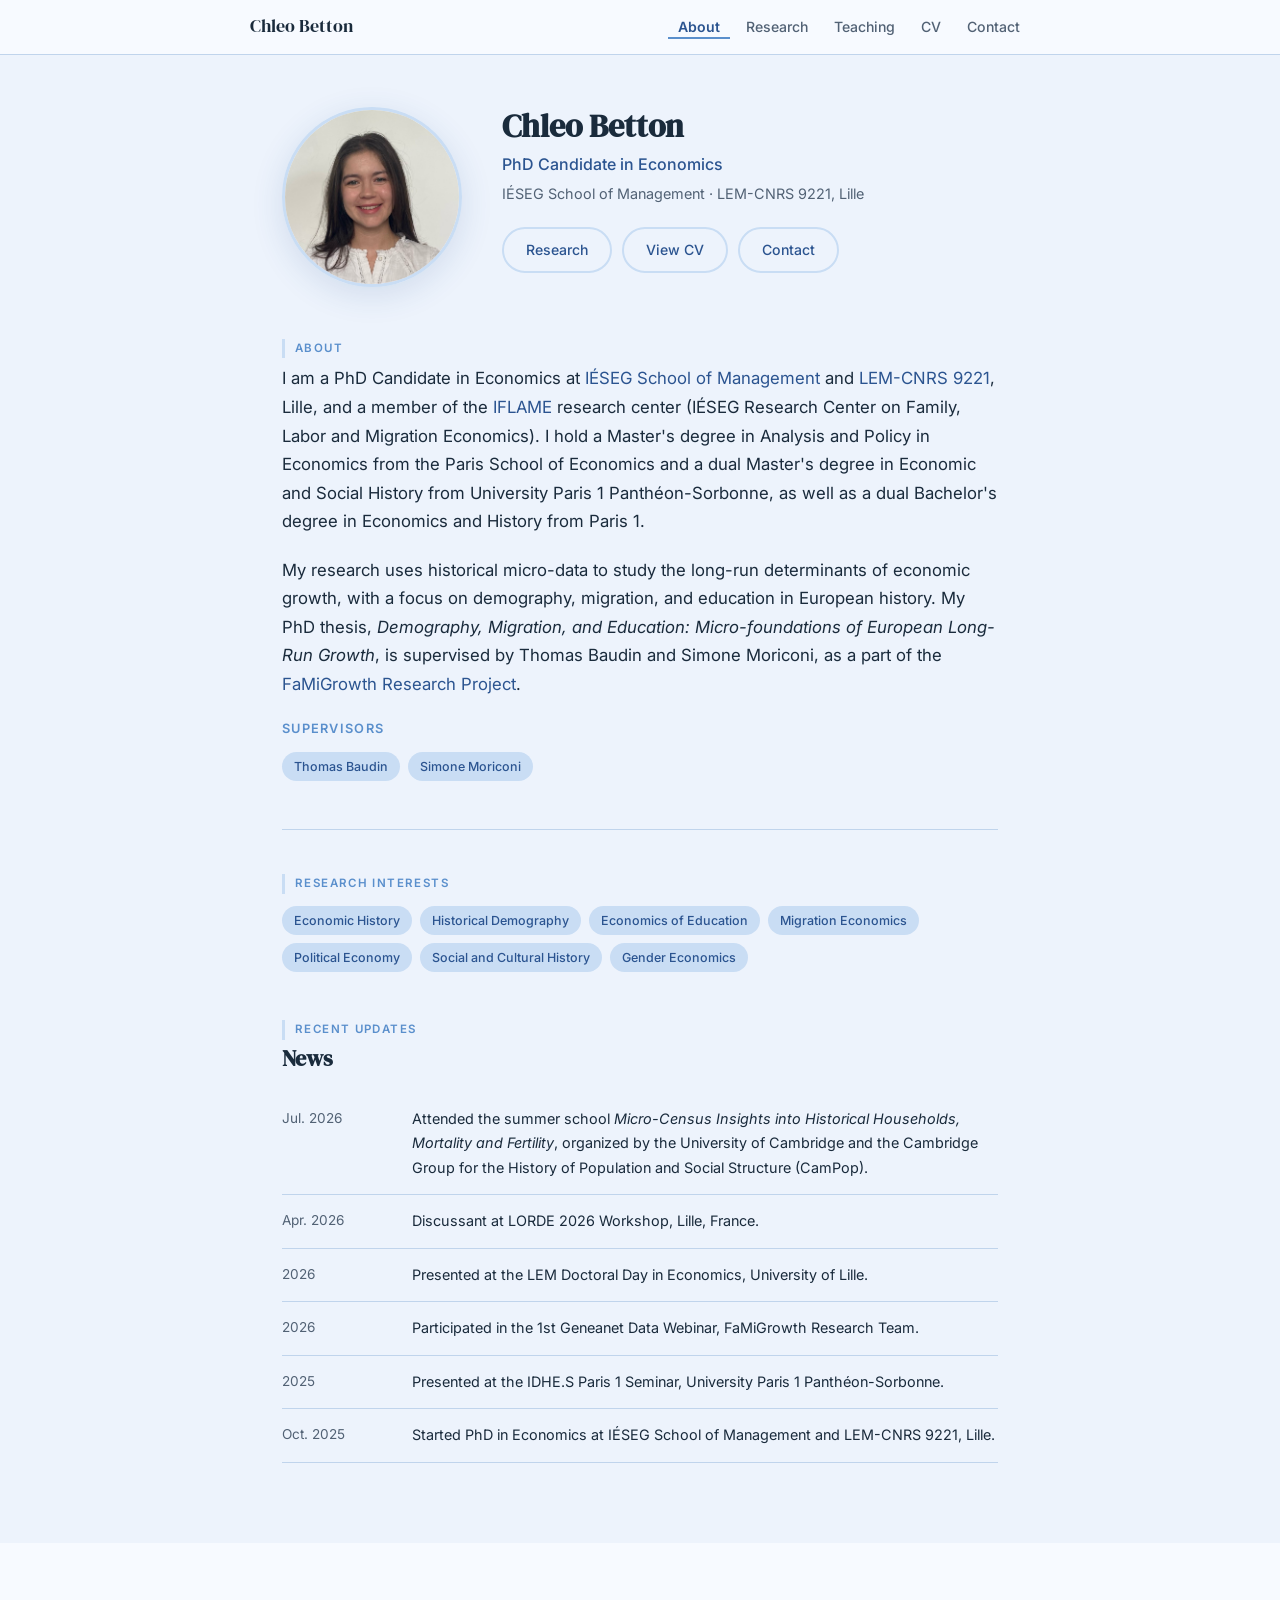
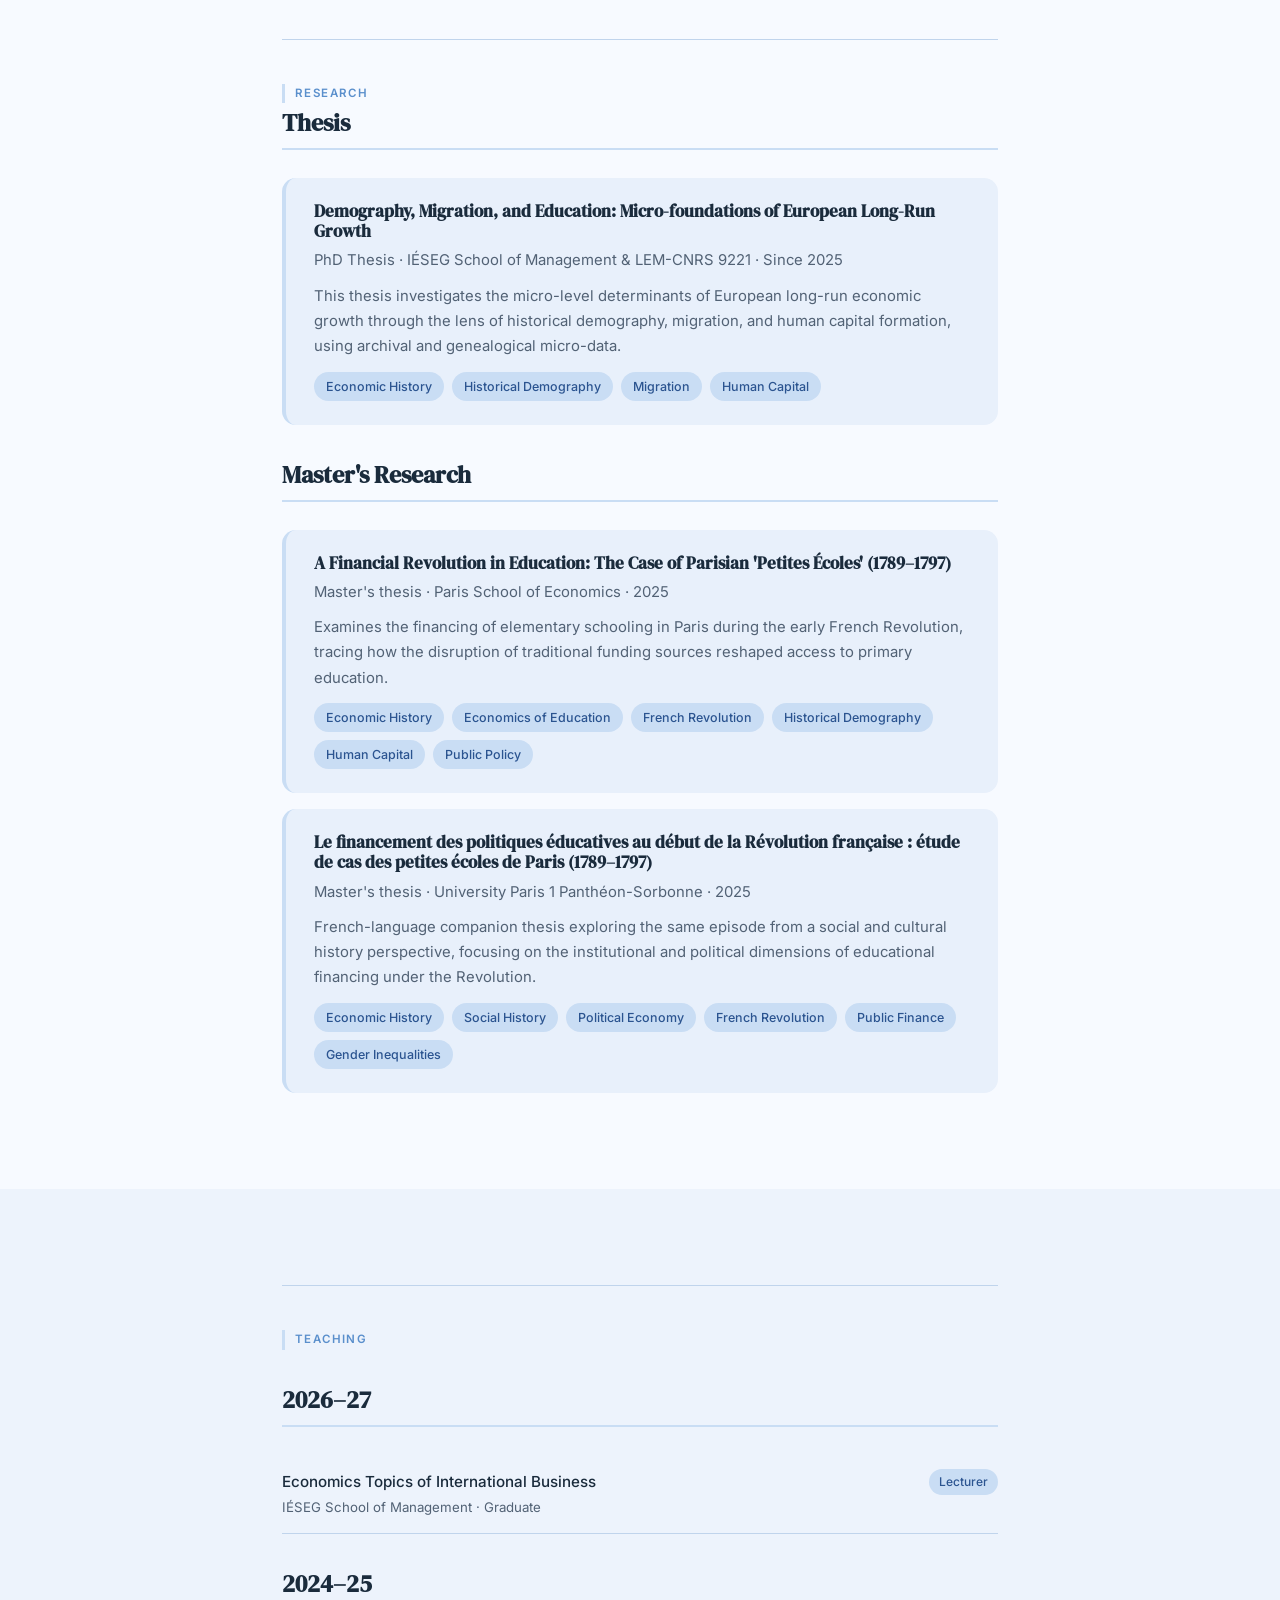
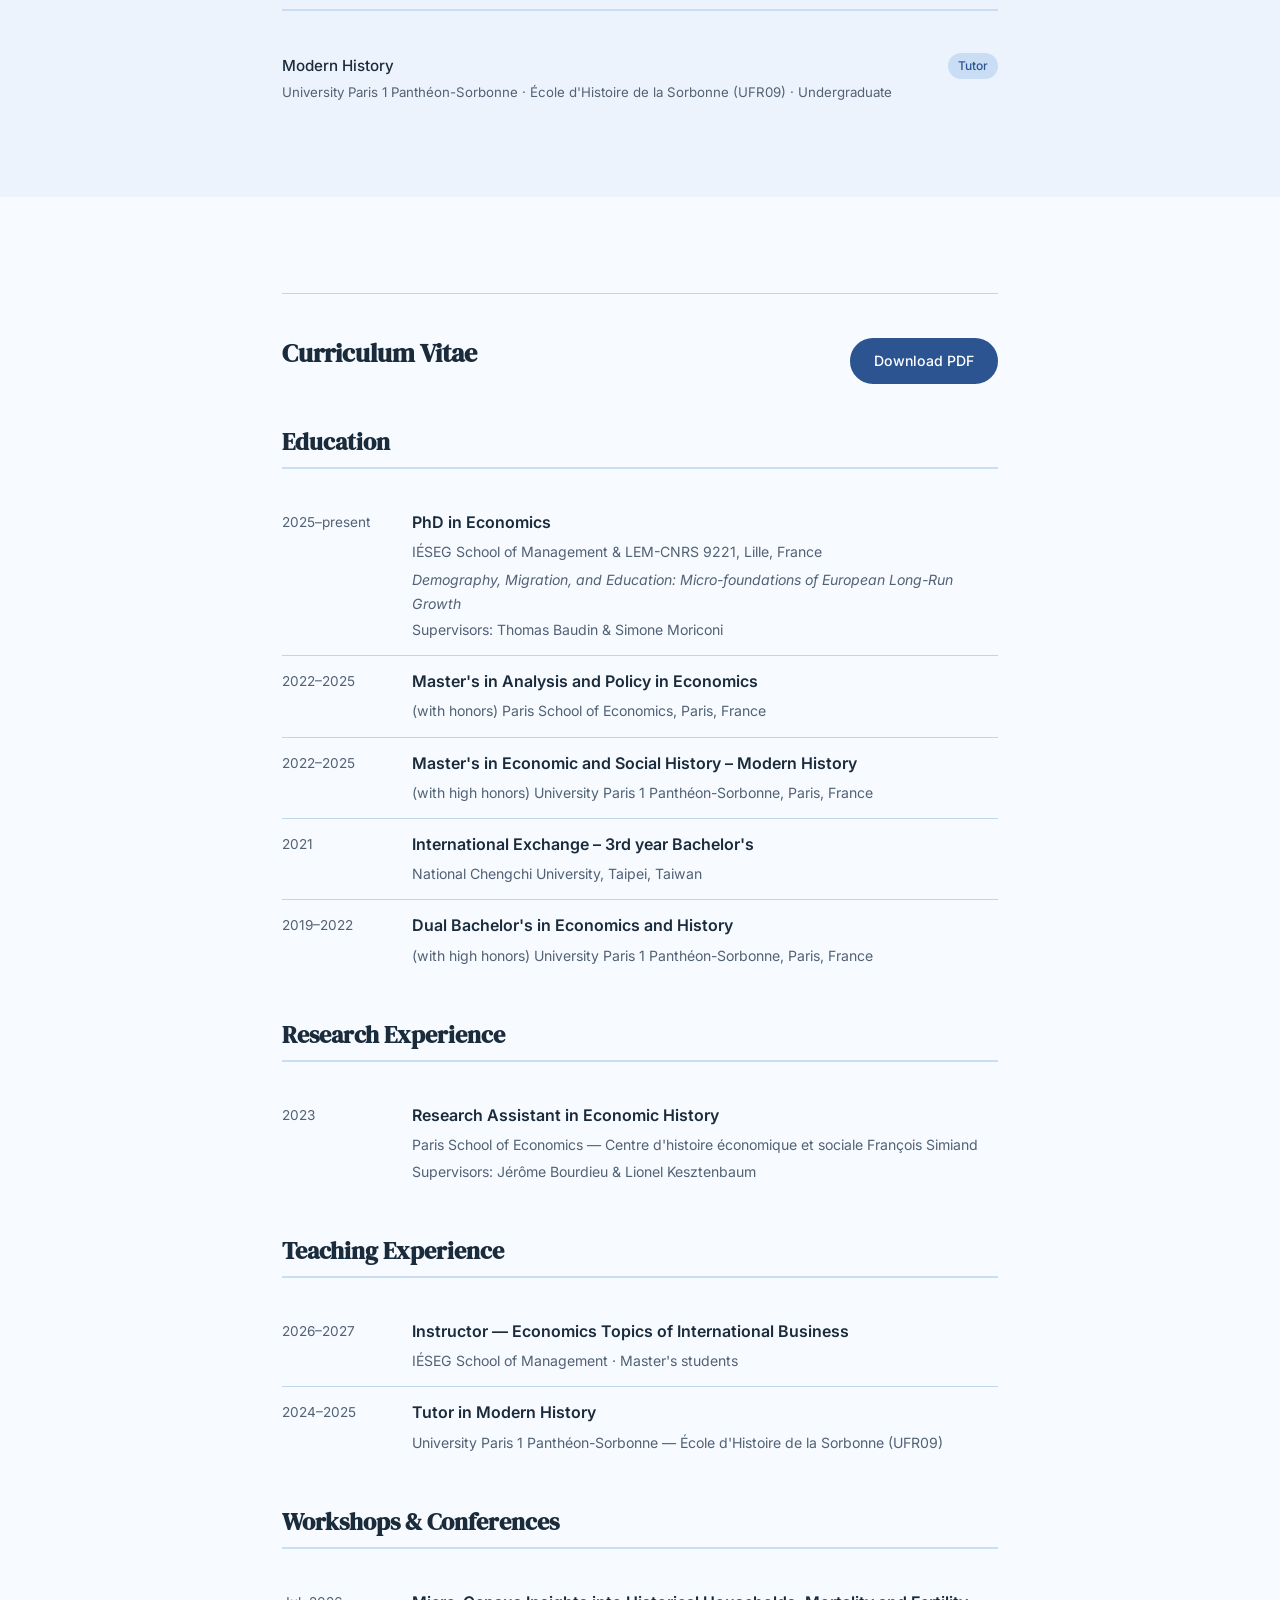
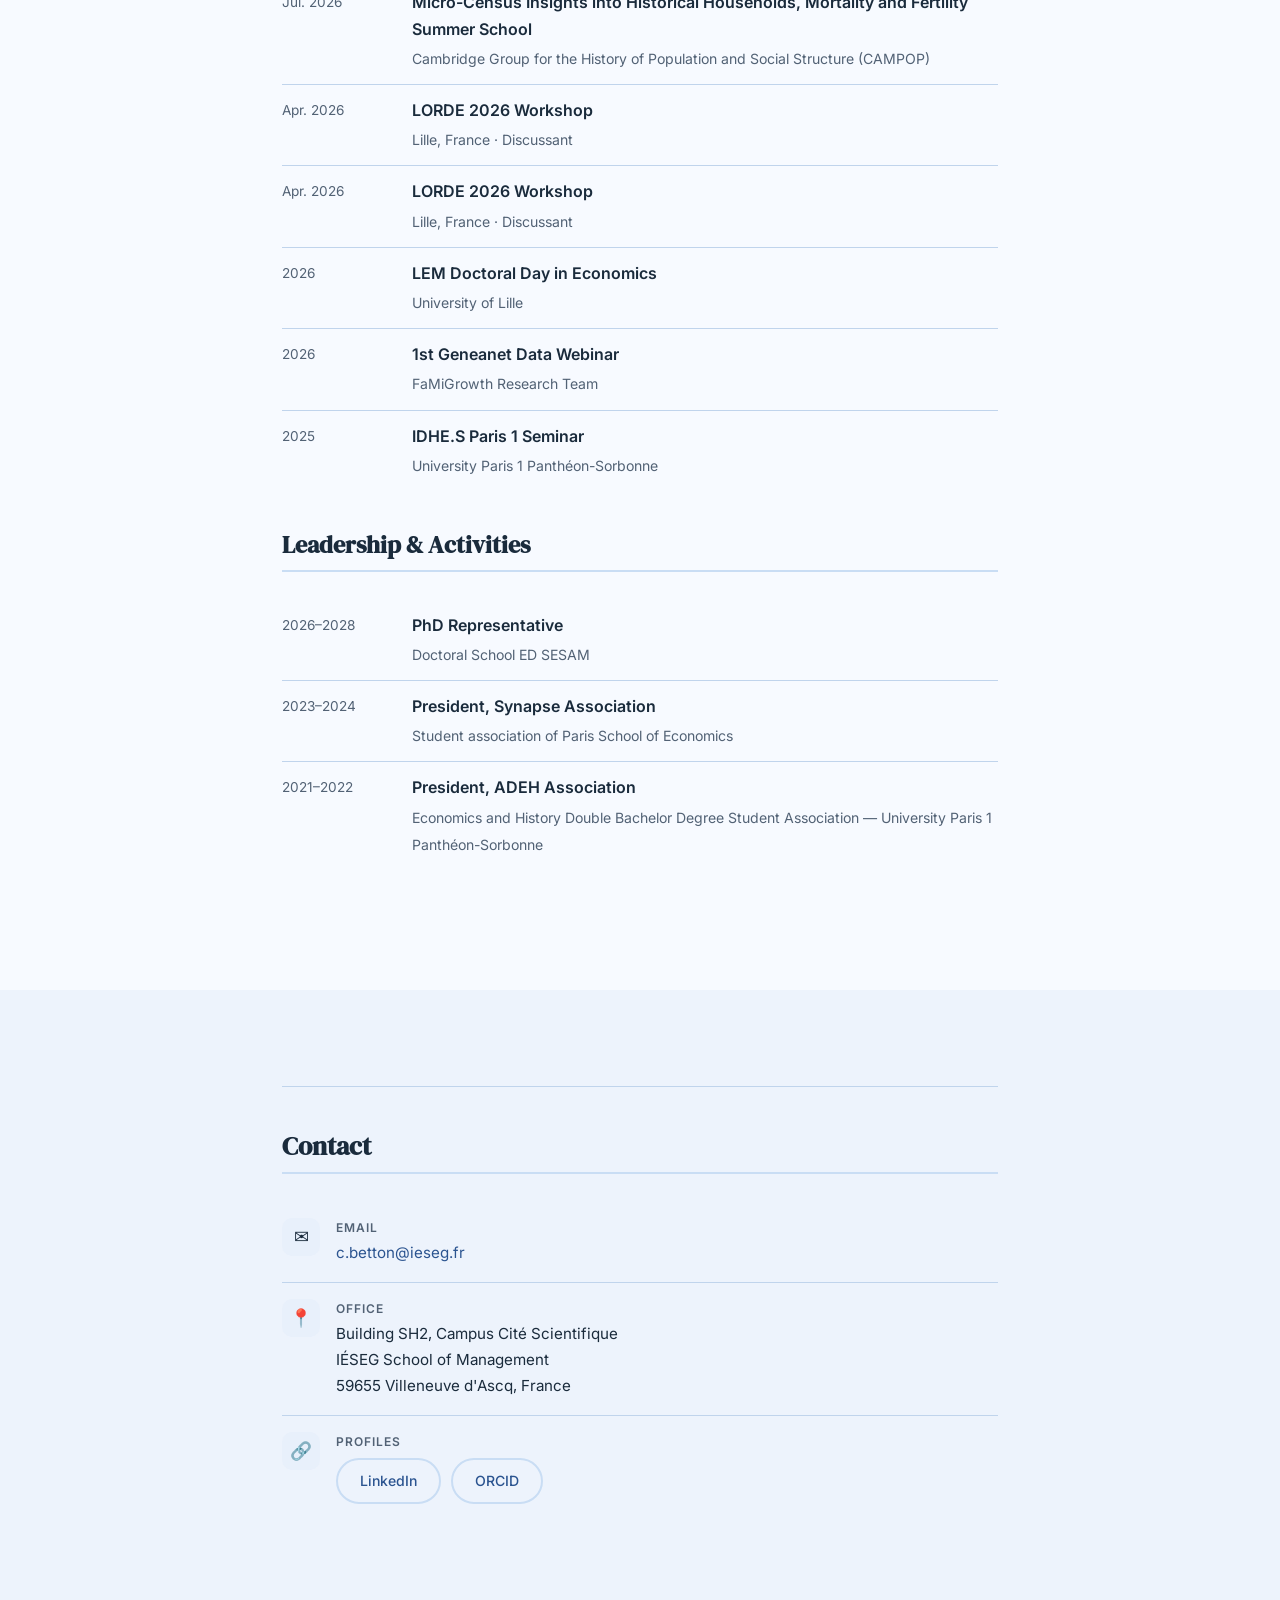
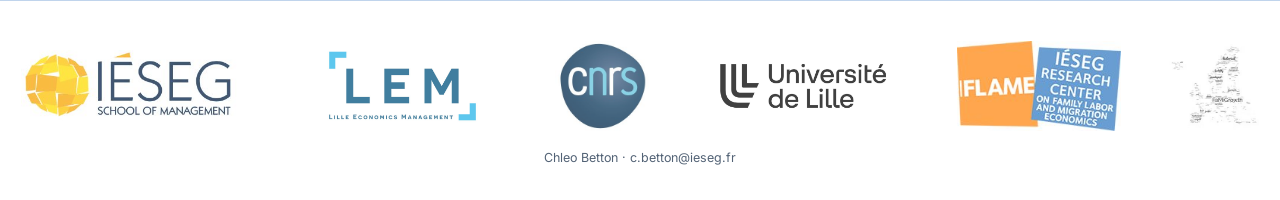
==== index.html @ dbd74016 "Update index.html adding summer school and teaching in cv section" ====
<!DOCTYPE html>
<html lang="en">
<head>
  <meta charset="UTF-8" />
  <meta name="viewport" content="width=device-width, initial-scale=1.0" />
  <title>Chleo Betton</title>
  <link rel="stylesheet" href="css/style.css" />
</head>
<body>

  <!-- ── Navigation ── -->
  <nav class="site-nav">
    <div class="nav-inner">
      <a class="nav-name" href="#about">Chleo Betton</a>
      <ul class="nav-links">
        <li><a href="#about">About</a></li>
        <li><a href="#research">Research</a></li>
        <li><a href="#teaching">Teaching</a></li>
        <li><a href="#cv">CV</a></li>
        <li><a href="#contact">Contact</a></li>
      </ul>
    </div>
  </nav>

  <!-- ── About ── -->
  <section id="about">
    <main class="page">

      <div class="about-hero">
        <img src="images/photo.jpg" alt="Chleo Betton" class="about-avatar" />
        <div class="about-text">
          <h1>Chleo Betton</h1>
          <p class="about-role">PhD Candidate in Economics</p>
          <p class="about-institution">IÉSEG School of Management · LEM-CNRS 9221, Lille</p>
          <div class="about-links">
            <a href="#research" class="btn btn-outline">Research</a>
            <a href="#cv" class="btn btn-outline">View CV</a>
            <a href="mailto:c.betton@ieseg.fr" class="btn btn-outline">Contact</a>
          </div>
        </div>
      </div>

      <div class="section-label">About</div>
      <p style="margin-bottom: 20px; font-size: 1.05rem;">
        I am a PhD Candidate in Economics at
        <a href="https://www.ieseg.fr" target="_blank" rel="noopener">IÉSEG School of Management</a>
        and <a href="https://lem.univ-lille.fr" target="_blank" rel="noopener">LEM-CNRS 9221</a>, Lille, and a member of the
        <a href="https://iflame.ieseg.fr" target="_blank" rel="noopener">IFLAME</a> research center
        (IÉSEG Research Center on Family, Labor and Migration Economics).
        I hold a Master's degree in Analysis and Policy in Economics from the Paris School of Economics
        and a dual Master's degree in Economic and Social History from University Paris 1 Panthéon-Sorbonne,
        as well as a dual Bachelor's degree in Economics and History from Paris 1.
      </p>
      <p style="margin-bottom: 20px; font-size: 1.05rem;">
        My research uses historical micro-data to study the long-run determinants of economic growth,
        with a focus on demography, migration, and education in European history.
        My PhD thesis, <em>Demography, Migration, and Education: Micro-foundations of European Long-Run Growth</em>,
        is supervised by Thomas Baudin and Simone Moriconi, as a part of the <a href="https://www.anr-famigrowth.com" target="_blank" rel="noopener">FaMiGrowth Research Project</a>.
      </p>

      <p style="margin-bottom: 8px; font-size: 0.8rem; font-weight: 600; letter-spacing: 0.1em; text-transform: uppercase; color: var(--blue);">Supervisors</p>
      <div class="card-tags" style="margin-bottom: 48px;">
        <a href="http://www.thomasbaudin.fr" class="tag" target="_blank" rel="noopener" style="text-decoration: none;">Thomas Baudin</a>
        <a href="https://www.simone-moriconi.com" class="tag" target="_blank" rel="noopener" style="text-decoration: none;">Simone Moriconi</a>
      </div>

      <hr class="divider" />

      <div class="section-label">Research Interests</div>
      <div class="card-tags" style="margin-bottom: 48px; margin-top: 12px;">
        <span class="tag">Economic History</span>
        <span class="tag">Historical Demography</span>
        <span class="tag">Economics of Education</span>
        <span class="tag">Migration Economics</span>
        <span class="tag">Political Economy</span>
        <span class="tag">Social and Cultural History</span>
        <span class="tag">Gender Economics</span>
      </div>

      <div class="section-label">Recent Updates</div>
      <h2 class="section-title" style="border: none; padding: 0; font-size: 1.4rem; margin-bottom: 20px;">News</h2>

      <div style="display: flex; flex-direction: column; gap: 0;">
        <div style="display: grid; grid-template-columns: 110px 1fr; gap: 0 20px; padding: 14px 0; border-bottom: 1px solid var(--border);">
          <span style="font-size: 0.85rem; color: var(--text-muted);">Jul. 2026</span>
          <span style="font-size: 0.9rem;">Attended the summer school
            <em>Micro-Census Insights into Historical Households, Mortality and Fertility</em>,
            organized by the University of Cambridge and the Cambridge Group for the
            History of Population and Social Structure (CamPop).
          </span>
        </div>
        <div style="display: grid; grid-template-columns: 110px 1fr; gap: 0 20px; padding: 14px 0; border-bottom: 1px solid var(--border);">
          <span style="font-size: 0.85rem; color: var(--text-muted);">Apr. 2026</span>
          <span style="font-size: 0.9rem;">Discussant at LORDE 2026 Workshop, Lille, France.</span>
        </div>
        <div style="display: grid; grid-template-columns: 110px 1fr; gap: 0 20px; padding: 14px 0; border-bottom: 1px solid var(--border);">
          <span style="font-size: 0.85rem; color: var(--text-muted);">2026</span>
          <span style="font-size: 0.9rem;">Presented at the LEM Doctoral Day in Economics, University of Lille.</span>
        </div>
        <div style="display: grid; grid-template-columns: 110px 1fr; gap: 0 20px; padding: 14px 0; border-bottom: 1px solid var(--border);">
          <span style="font-size: 0.85rem; color: var(--text-muted);">2026</span>
          <span style="font-size: 0.9rem;">Participated in the 1st Geneanet Data Webinar, FaMiGrowth Research Team.</span>
        </div>
        <div style="display: grid; grid-template-columns: 110px 1fr; gap: 0 20px; padding: 14px 0; border-bottom: 1px solid var(--border);">
          <span style="font-size: 0.85rem; color: var(--text-muted);">2025</span>
          <span style="font-size: 0.9rem;">Presented at the IDHE.S Paris 1 Seminar, University Paris 1 Panthéon-Sorbonne.</span>
        </div>
        <div style="display: grid; grid-template-columns: 110px 1fr; gap: 0 20px; padding: 14px 0; border-bottom: 1px solid var(--border);">
          <span style="font-size: 0.85rem; color: var(--text-muted);">Oct. 2025</span>
          <span style="font-size: 0.9rem;">Started PhD in Economics at IÉSEG School of Management and LEM-CNRS 9221, Lille.</span>
        </div>
      </div>

    </main>
  </section>

  <!-- ── Research ── -->
  <section id="research">
    <main class="page">

      <hr class="divider" />

      <!-- Research -->
      <div class="section-label">Research</div>
      <h2 class="section-title">Thesis</h2>

      <div class="card">
        <h3>Demography, Migration, and Education: Micro-foundations of European Long-Run Growth</h3>
        <p class="card-meta">PhD Thesis · IÉSEG School of Management &amp; LEM-CNRS 9221 · Since 2025</p>
        <p>
          This thesis investigates the micro-level determinants of European long-run economic growth through
          the lens of historical demography, migration, and human capital formation, using archival and
          genealogical micro-data.
        </p>
        <div class="card-tags">
          <span class="tag">Economic History</span>
          <span class="tag">Historical Demography</span>
          <span class="tag">Migration</span>
          <span class="tag">Human Capital</span>
        </div>
      </div>

      <h2 class="section-title" style="margin-top: 36px;">Master's Research</h2>

      <div class="card">
        <h3>A Financial Revolution in Education: The Case of Parisian 'Petites Écoles' (1789–1797)</h3>
        <p class="card-meta">Master's thesis · Paris School of Economics · 2025</p>
        <p>
          Examines the financing of elementary schooling in Paris during the early French Revolution,
          tracing how the disruption of traditional funding sources reshaped access to primary education.
        </p>
        <div class="card-tags">
          <span class="tag">Economic History</span>
          <span class="tag">Economics of Education</span>
          <span class="tag">French Revolution</span>
          <span class="tag">Historical Demography</span>
          <span class="tag">Human Capital</span>
          <span class="tag">Public Policy</span>
        </div>
      </div>

      <div class="card">
        <h3>Le financement des politiques éducatives au début de la Révolution française : étude de cas des petites écoles de Paris (1789–1797)</h3>
        <p class="card-meta">Master's thesis · University Paris 1 Panthéon-Sorbonne · 2025</p>
        <p>
          French-language companion thesis exploring the same episode from a social and cultural history perspective,
          focusing on the institutional and political dimensions of educational financing under the Revolution.
        </p>
        <div class="card-tags">
          <span class="tag">Economic History</span>
          <span class="tag">Social History</span>
          <span class="tag">Political Economy</span>
          <span class="tag">French Revolution</span>
          <span class="tag">Public Finance</span>
          <span class="tag">Gender Inequalities</span>
        </div>
      </div>

    </main>
  </section>

  <!-- ── Teaching ── -->
  <section id="teaching">
    <main class="page">

      <hr class="divider" />

      <div class="section-label">Teaching</div>

<h2 class="section-title" style="margin-top: 36px;">2026–27</h2>

<div class="course-row">
  <div>
    <div class="course-name">Economics Topics of International Business</div>
    <div class="course-detail">
      IÉSEG School of Management · Graduate
    </div>
  </div>
  <span class="course-badge">Lecturer</span>
</div>

<h2 class="section-title" style="margin-top: 36px;">2024–25</h2>

<div class="course-row">
  <div>
    <div class="course-name">Modern History</div>
    <div class="course-detail">
      University Paris 1 Panthéon-Sorbonne · École d'Histoire de la Sorbonne (UFR09) · Undergraduate
    </div>
  </div>
  <span class="course-badge">Tutor</span>
</div>

    </main>
  </section>

  <!-- ── CV ── -->
  <section id="cv">
    <main class="page">

      <hr class="divider" />

      <div style="display: flex; justify-content: space-between; align-items: flex-start; flex-wrap: wrap; gap: 16px; margin-bottom: 44px;">
        <h2 class="section-title" style="border: none; padding: 0; margin: 0; font-size: 1.6rem;">Curriculum Vitae</h2>
        <a href="files/cv.pdf" class="btn btn-primary" target="_blank" download>Download PDF</a>
      </div>

      <div class="cv-section">
        <h2 class="section-title">Education</h2>

        <div class="cv-entry">
          <span class="cv-year">2025–present</span>
          <div class="cv-content">
            <strong>PhD in Economics</strong>
            <span>IÉSEG School of Management &amp; LEM-CNRS 9221, Lille, France</span>
            <span style="font-style: italic; display: block; margin-top: 3px;">Demography, Migration, and Education: Micro-foundations of European Long-Run Growth</span>
            <span>Supervisors: Thomas Baudin &amp; Simone Moriconi</span>
          </div>
        </div>

        <div class="cv-entry">
          <span class="cv-year">2022–2025</span>
          <div class="cv-content">
            <strong>Master's in Analysis and Policy in Economics</strong> <span style="font-weight:400;">(with honors)</span>
            <span>Paris School of Economics, Paris, France</span>
          </div>
        </div>

        <div class="cv-entry">
          <span class="cv-year">2022–2025</span>
          <div class="cv-content">
            <strong>Master's in Economic and Social History – Modern History</strong> <span style="font-weight:400;">(with high honors)</span>
            <span>University Paris 1 Panthéon-Sorbonne, Paris, France</span>
          </div>
        </div>

        <div class="cv-entry">
          <span class="cv-year">2021</span>
          <div class="cv-content">
            <strong>International Exchange – 3rd year Bachelor's</strong>
            <span>National Chengchi University, Taipei, Taiwan</span>
          </div>
        </div>

        <div class="cv-entry">
          <span class="cv-year">2019–2022</span>
          <div class="cv-content">
            <strong>Dual Bachelor's in Economics and History</strong> <span style="font-weight:400;">(with high honors)</span>
            <span>University Paris 1 Panthéon-Sorbonne, Paris, France</span>
          </div>
        </div>
      </div>

      <div class="cv-section">
        <h2 class="section-title">Research Experience</h2>

        <div class="cv-entry">
          <span class="cv-year">2023</span>
          <div class="cv-content">
            <strong>Research Assistant in Economic History</strong>
            <span>Paris School of Economics — Centre d'histoire économique et sociale François Simiand</span>
            <span>Supervisors: Jérôme Bourdieu &amp; Lionel Kesztenbaum</span>
          </div>
        </div>
      </div>

      <div class="cv-section">
        <h2 class="section-title">Teaching Experience</h2>
        
        <div class="cv-entry">
          <span class="cv-year">2026–2027</span>
        <div class="cv-content">
          <strong>Instructor — Economics Topics of International Business</strong>
          <span>IÉSEG School of Management · Master's students</span>
          </div>
        </div>

        <div class="cv-entry">
          <span class="cv-year">2024–2025</span>
          <div class="cv-content">
            <strong>Tutor in Modern History</strong>
            <span>University Paris 1 Panthéon-Sorbonne — École d'Histoire de la Sorbonne (UFR09)</span>
          </div>
        </div>
      </div>

      <div class="cv-section">
        <h2 class="section-title">Workshops &amp; Conferences</h2>

        <div class="cv-entry">
          <span class="cv-year">Jul. 2026</span>
          <div class="cv-content">
          <strong>Micro-Census Insights into Historical Households, Mortality and Fertility Summer School</strong>
          <span>Cambridge Group for the History of Population and Social Structure (CAMPOP)</span>
            </div>
          </div>

<div class="cv-entry">
  <span class="cv-year">Apr. 2026</span>
  <div class="cv-content">
    <strong>LORDE 2026 Workshop</strong>
    <span>Lille, France · Discussant</span>
  </div>
</div>

        
        <div class="cv-entry">
          <span class="cv-year">Apr. 2026</span>
          <div class="cv-content">
            <strong>LORDE 2026 Workshop</strong>
            <span>Lille, France · Discussant</span>
          </div>
        </div>

        <div class="cv-entry">
          <span class="cv-year">2026</span>
          <div class="cv-content">
            <strong>LEM Doctoral Day in Economics</strong>
            <span>University of Lille</span>
          </div>
        </div>

        <div class="cv-entry">
          <span class="cv-year">2026</span>
          <div class="cv-content">
            <strong>1st Geneanet Data Webinar</strong>
            <span>FaMiGrowth Research Team</span>
          </div>
        </div>

        <div class="cv-entry">
          <span class="cv-year">2025</span>
          <div class="cv-content">
            <strong>IDHE.S Paris 1 Seminar</strong>
            <span>University Paris 1 Panthéon-Sorbonne</span>
          </div>
        </div>
      </div>

      <div class="cv-section">
        <h2 class="section-title">Leadership &amp; Activities</h2>

        <div class="cv-entry">
          <span class="cv-year">2026–2028</span>
          <div class="cv-content">
            <strong>PhD Representative</strong>
            <span>Doctoral School ED SESAM</span>
          </div>
        </div>

        <div class="cv-entry">
          <span class="cv-year">2023–2024</span>
          <div class="cv-content">
            <strong>President, Synapse Association</strong>
            <span>Student association of Paris School of Economics</span>
          </div>
        </div>

        <div class="cv-entry">
          <span class="cv-year">2021–2022</span>
          <div class="cv-content">
            <strong>President, ADEH Association</strong>
            <span>Economics and History Double Bachelor Degree Student Association — University Paris 1 Panthéon-Sorbonne</span>
          </div>
        </div>
      </div>

    </main>
  </section>

  <!-- ── Contact ── -->
  <section id="contact">
    <main class="page">

      <hr class="divider" />

      <h2 class="section-title" style="font-size: 1.6rem;">Contact</h2>

      <div class="contact-item">
        <div class="contact-icon">✉</div>
        <div>
          <div class="contact-label">Email</div>
          <div class="contact-value">
            <a href="mailto:c.betton@ieseg.fr">c.betton@ieseg.fr</a>
          </div>
        </div>
      </div>

      <div class="contact-item">
        <div class="contact-icon">📍</div>
        <div>
          <div class="contact-label">Office</div>
          <div class="contact-value">
            Building SH2, Campus Cité Scientifique<br />
            IÉSEG School of Management<br />
            59655 Villeneuve d'Ascq, France
          </div>
        </div>
      </div>

      <div class="contact-item">
        <div class="contact-icon">🔗</div>
        <div>
          <div class="contact-label">Profiles</div>
          <div class="contact-value" style="display: flex; flex-wrap: wrap; gap: 10px; margin-top: 6px;">
            <a href="https://www.linkedin.com/in/chléo-betton-40b8741b4" class="btn btn-outline" target="_blank" rel="noopener">LinkedIn</a>
            <a href="https://orcid.org/0009-0006-5045-714X" class="btn btn-outline" target="_blank" rel="noopener">ORCID</a>
          </div>
        </div>
      </div>

    </main>
  </section>

  <!-- ── Footer ── -->
  <footer style="background: #ffffff; border-top: 1px solid var(--border); padding: 32px 20px; text-align: center;">
    <div style="display: flex; flex-wrap: nowrap; justify-content: center; align-items: center; gap: 48px; margin: 0 auto 8px; max-width: 100%; overflow-x: auto; padding: 8px 20px;">
      <img src="images/ieseg.jpeg" alt="IÉSEG" style="height: 90px; object-fit: contain; opacity: 0.75;" />
      <img src="images/lem.jpeg" alt="LEM" style="height: 90px; object-fit: contain; opacity: 0.75;" />
      <img src="images/cnrs.jpeg" alt="CNRS" style="height: 90px; object-fit: contain; opacity: 0.75;" />
      <img src="images/ulille.jpeg" alt="Université de Lille" style="height: 90px; object-fit: contain; opacity: 0.75;" />
      <img src="images/iflame.jpeg" alt="IFLAME" style="height: 90px; object-fit: contain; opacity: 0.75;" />
      <img src="images/famigrowth.jpeg" alt="FaMiGrowth" style="height: 90px; object-fit: contain; opacity: 0.75;" />
    </div>
    <p style="font-size: 0.78rem; color: var(--text-muted);">Chleo Betton · c.betton@ieseg.fr</p>
  </footer>

  <!-- ── Active nav on scroll ── -->
  <script>
    const sections = document.querySelectorAll('section[id]');
    const navLinks = document.querySelectorAll('.nav-links a');

    const observer = new IntersectionObserver((entries) => {
      entries.forEach(entry => {
        if (entry.isIntersecting) {
          navLinks.forEach(a => a.classList.remove('active'));
          const active = document.querySelector(`.nav-links a[href="#${entry.target.id}"]`);
          if (active) active.classList.add('active');
        }
      });
    }, { rootMargin: '-40% 0px -55% 0px' });

    sections.forEach(s => observer.observe(s));
  </script>

</body>
</html>
---- css/style.css ----
/* ──────────────────────────────────────────
   Fonts & Reset
────────────────────────────────────────── */
@import url('https://fonts.googleapis.com/css2?family=DM+Serif+Display&family=Inter:wght@300;400;500;600&display=swap');

*, *::before, *::after {
  box-sizing: border-box;
  margin: 0;
  padding: 0;
}

/* ──────────────────────────────────────────
   Tokens
────────────────────────────────────────── */
:root {
  --bg:            #F7FAFF;
  --bg-card:       #E8F0FB;
  --bg-card-hover: #D9E6F7;
  --blue:          #5A8FCC;
  --blue-dark:     #2B5490;
  --blue-pale:     #C9DDF4;
  --text:          #1A2B3C;
  --text-muted:    #526275;
  --border:        #C0D4EC;
  --radius-card:   14px;
  --radius-pill:   50px;
  --max-w:         780px;
  --nav-h:         66px;
}

/* ──────────────────────────────────────────
   Base
────────────────────────────────────────── */
html { scroll-behavior: smooth; }

body {
  font-family: 'Inter', sans-serif;
  font-size: 16px;
  line-height: 1.7;
  color: var(--text);
  background: var(--bg);
  -webkit-font-smoothing: antialiased;
}

h1, h2, h3 {
  font-family: 'DM Serif Display', serif;
  line-height: 1.2;
  color: var(--text);
}

a {
  color: var(--blue-dark);
  text-decoration: none;
}

a:hover { text-decoration: underline; }

/* ──────────────────────────────────────────
   Navigation
────────────────────────────────────────── */
.site-nav {
  position: sticky;
  top: 0;
  z-index: 100;
  background: rgba(247, 250, 255, 0.93);
  backdrop-filter: blur(10px);
  border-bottom: 1px solid var(--border);
}

.nav-inner {
  width: 100%;
  max-width: calc(var(--max-w) + 80px);
  margin: 0 auto;
  padding: 12px 40px;
  display: flex;
  align-items: center;
  justify-content: space-between;
  gap: 12px;
  flex-wrap: wrap;
}

.nav-name {
  font-family: 'DM Serif Display', serif;
  font-size: 1.1rem;
  color: var(--text);
  text-decoration: none;
  white-space: nowrap;
}

.nav-name:hover { text-decoration: none; color: var(--blue-dark); }

.nav-links {
  list-style: none;
  display: flex;
  gap: 6px;
  flex-wrap: wrap;
}

.nav-links a {
  font-size: 0.88rem;
  font-weight: 500;
  color: var(--text-muted);
  padding: 4px 10px;
  border-radius: 6px;
  text-decoration: none;
  transition: color 0.15s, background 0.15s;
}

.nav-links a:hover {
  color: var(--blue-dark);
  background: var(--bg-card);
}

.nav-links a.active {
  color: var(--blue-dark);
  font-weight: 600;
  border-bottom: 2px solid var(--blue);
  border-radius: 0;
  padding-bottom: 2px;
}

/* ──────────────────────────────────────────
   Alternating section backgrounds
────────────────────────────────────────── */
section { width: 100%; }
section:nth-child(odd)  { background: var(--bg); }
section:nth-child(even) { background: #EDF3FC; }

/* ──────────────────────────────────────────
   Page wrapper (inner pages)
────────────────────────────────────────── */
.page {
  max-width: var(--max-w);
  margin: 0 auto;
  padding: 52px 32px 80px;
}

/* ──────────────────────────────────────────
   About hero (about.html)
────────────────────────────────────────── */
.about-hero {
  display: flex;
  gap: 40px;
  align-items: flex-start;
  margin-bottom: 52px;
}

.about-avatar {
  width: 180px;
  height: 180px;
  border-radius: 50%;
  object-fit: cover;
  object-position: center 20%;
  border: 3px solid var(--blue-pale);
  box-shadow: 0 8px 32px rgba(43, 84, 144, 0.14);
  flex-shrink: 0;
}

.about-avatar-placeholder {
  width: 180px;
  height: 180px;
  border-radius: 12px;
  background: var(--bg-card);
  border: 3px solid var(--blue-pale);
  flex-shrink: 0;
}

.about-text h1 {
  font-size: 2rem;
  margin-bottom: 6px;
}

.about-role {
  font-size: 1rem;
  color: var(--blue-dark);
  font-weight: 500;
  margin-bottom: 4px;
}

.about-institution {
  font-size: 0.9rem;
  color: var(--text-muted);
  margin-bottom: 20px;
}

.about-links {
  display: flex;
  flex-wrap: wrap;
  gap: 10px;
}

/* ──────────────────────────────────────────
   Buttons
────────────────────────────────────────── */
.btn {
  display: inline-block;
  padding: 9px 22px;
  border-radius: var(--radius-pill);
  font-size: 0.88rem;
  font-weight: 500;
  font-family: 'Inter', sans-serif;
  cursor: pointer;
  text-decoration: none;
  transition: background 0.15s, color 0.15s, border-color 0.15s, box-shadow 0.15s;
}

.btn-primary {
  background: var(--blue-dark);
  color: #fff;
  border: 2px solid var(--blue-dark);
}

.btn-primary:hover {
  background: #1e3f6e;
  border-color: #1e3f6e;
  text-decoration: none;
  color: #fff;
}

.btn-outline {
  background: transparent;
  color: var(--blue-dark);
  border: 2px solid var(--blue-pale);
}

.btn-outline:hover {
  background: var(--bg-card);
  border-color: var(--blue);
  text-decoration: none;
}

/* ──────────────────────────────────────────
   Section labels & dividers
────────────────────────────────────────── */
.section-label {
  font-size: 0.72rem;
  font-weight: 600;
  letter-spacing: 0.12em;
  text-transform: uppercase;
  color: var(--blue);
  margin-bottom: 6px;
  padding-left: 10px;
  border-left: 3px solid var(--blue-pale);
}

.section-title {
  font-size: 1.5rem;
  border-bottom: 2px solid var(--blue-pale);
  padding-bottom: 10px;
  margin-bottom: 28px;
}

.divider {
  border: none;
  border-top: 1px solid var(--border);
  margin: 44px 0;
}

/* ──────────────────────────────────────────
   Cards
────────────────────────────────────────── */
.card {
  background: var(--bg-card);
  border-radius: var(--radius-card);
  padding: 24px 28px;
  border-left: 4px solid var(--blue-pale);
  transition: background 0.15s, border-color 0.15s;
  margin-bottom: 16px;
}

.card:hover {
  background: var(--bg-card-hover);
  border-left-color: var(--blue);
}

.card h3 {
  font-size: 1.05rem;
  margin-bottom: 6px;
}

.card-meta {
  font-size: 0.85rem;
  color: var(--text-muted);
  margin-bottom: 10px;
}

.card p {
  font-size: 0.93rem;
  color: var(--text-muted);
}

.card-tags {
  display: flex;
  flex-wrap: wrap;
  gap: 8px;
  margin-top: 12px;
}

/* ──────────────────────────────────────────
   Tags
────────────────────────────────────────── */
.tag {
  display: inline-block;
  background: var(--blue-pale);
  color: var(--blue-dark);
  font-size: 0.78rem;
  font-weight: 500;
  padding: 4px 12px;
  border-radius: var(--radius-pill);
}

/* ──────────────────────────────────────────
   CV entries
────────────────────────────────────────── */
.cv-section {
  margin-bottom: 40px;
}

.cv-entry {
  display: grid;
  grid-template-columns: 110px 1fr;
  gap: 0 20px;
  padding: 12px 0;
  border-bottom: 1px solid var(--border);
}

.cv-entry:last-child { border-bottom: none; }

.cv-year {
  font-size: 0.85rem;
  color: var(--text-muted);
  padding-top: 2px;
}

.cv-content strong {
  font-weight: 600;
  color: var(--text);
  display: block;
  margin-bottom: 2px;
}

.cv-content span {
  font-size: 0.88rem;
  color: var(--text-muted);
}

/* ──────────────────────────────────────────
   Course rows (teaching.html)
────────────────────────────────────────── */
.course-row {
  display: grid;
  grid-template-columns: 1fr auto;
  gap: 12px;
  padding: 14px 0;
  border-bottom: 1px solid var(--border);
  align-items: start;
}

.course-row:last-child { border-bottom: none; }

.course-name { font-weight: 500; font-size: 0.95rem; }

.course-detail {
  font-size: 0.83rem;
  color: var(--text-muted);
  margin-top: 2px;
}

.course-badge {
  font-size: 0.75rem;
  font-weight: 500;
  color: var(--blue-dark);
  background: var(--blue-pale);
  padding: 3px 10px;
  border-radius: var(--radius-pill);
  white-space: nowrap;
}

/* ──────────────────────────────────────────
   Contact items
────────────────────────────────────────── */
.contact-item {
  display: flex;
  gap: 16px;
  align-items: flex-start;
  padding: 16px 0;
  border-bottom: 1px solid var(--border);
}

.contact-item:last-child { border-bottom: none; }

.contact-icon {
  width: 38px;
  height: 38px;
  background: var(--bg-card);
  border-radius: 10px;
  display: flex;
  align-items: center;
  justify-content: center;
  font-size: 1.1rem;
  flex-shrink: 0;
}

.contact-label {
  font-size: 0.75rem;
  font-weight: 600;
  letter-spacing: 0.08em;
  text-transform: uppercase;
  color: var(--text-muted);
  margin-bottom: 2px;
}

.contact-value {
  font-size: 0.95rem;
  color: var(--text);
}

/* ──────────────────────────────────────────
   Responsive
────────────────────────────────────────── */
@media (max-width: 600px) {
  .nav-inner { padding: 10px 20px; }
  .page { padding: 36px 20px 64px; }

  .about-hero {
    flex-direction: column;
    gap: 24px;
  }

  .about-avatar,
  .about-avatar-placeholder {
    width: 140px;
    height: 140px;
  }

  .about-text h1 { font-size: 1.6rem; }

  .cv-entry { grid-template-columns: 1fr; gap: 2px; }
  .cv-year { font-size: 0.8rem; }

  .course-row { grid-template-columns: 1fr; }
}
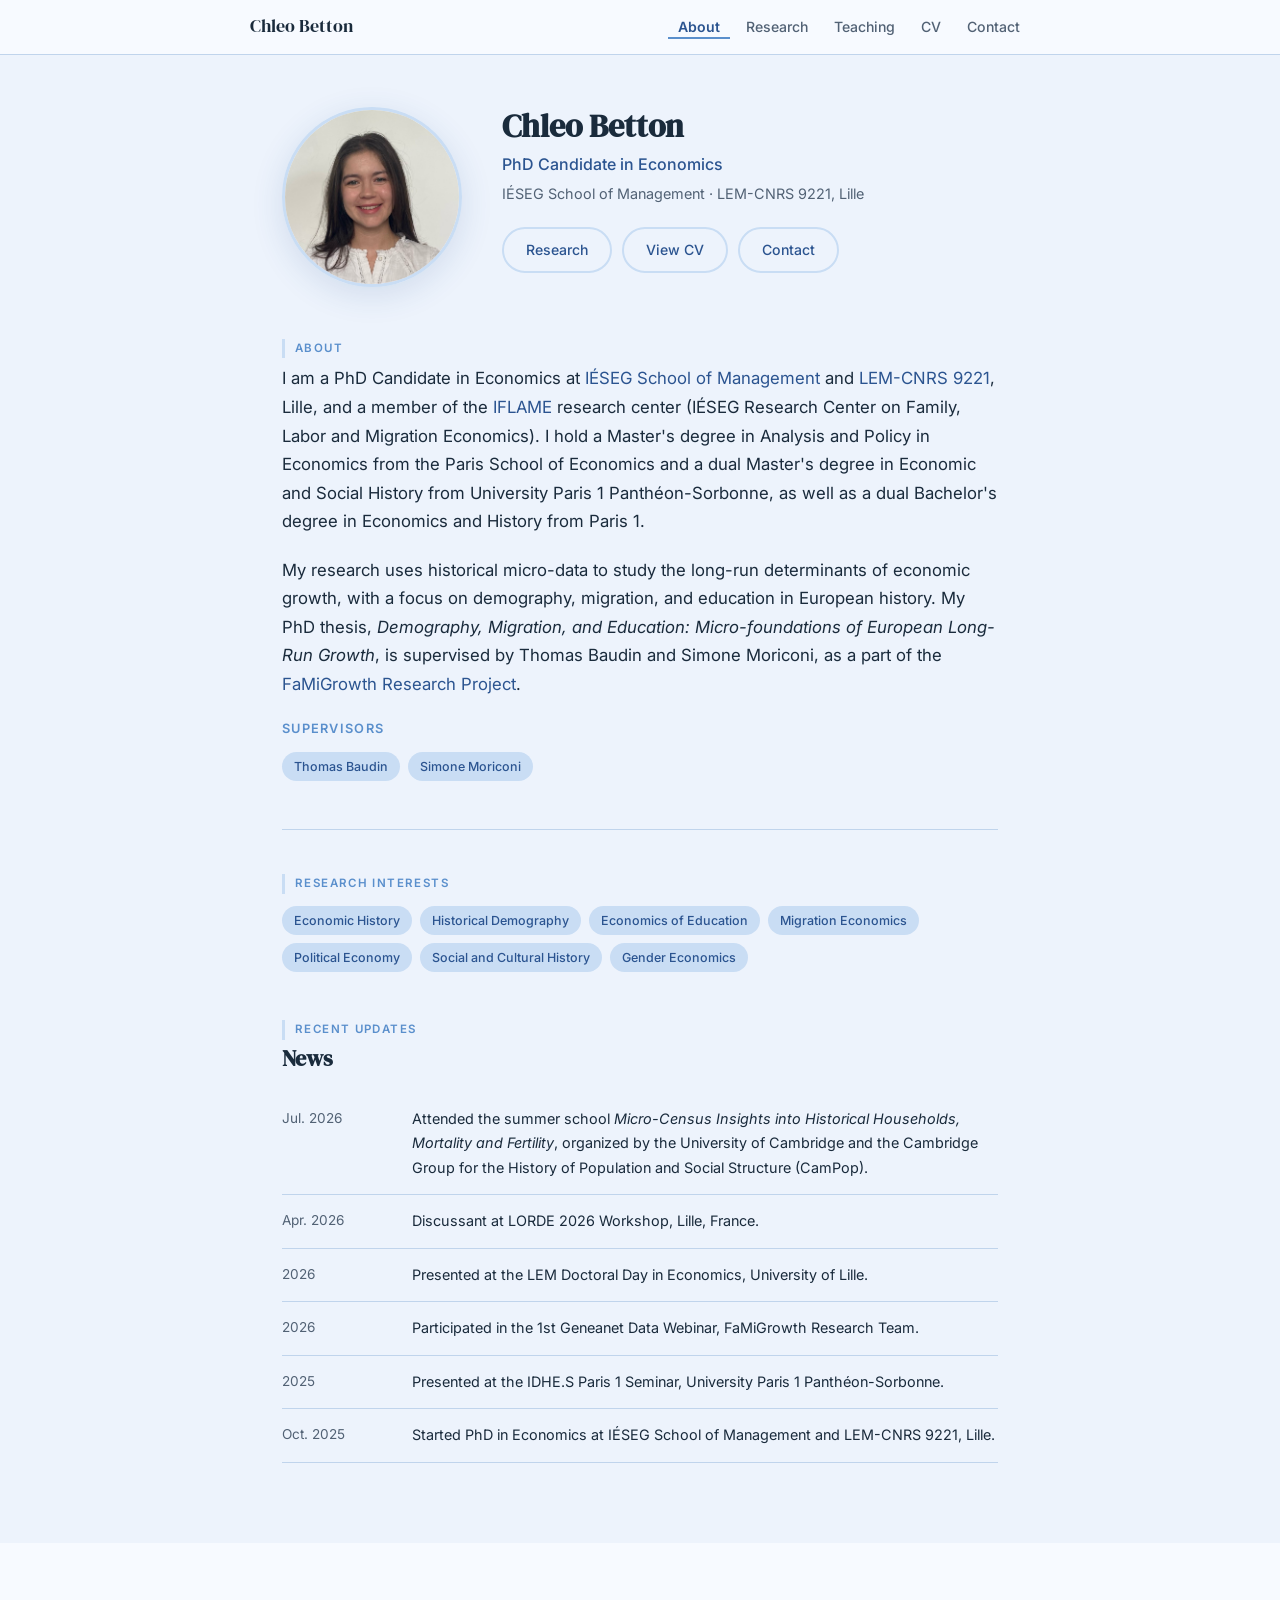
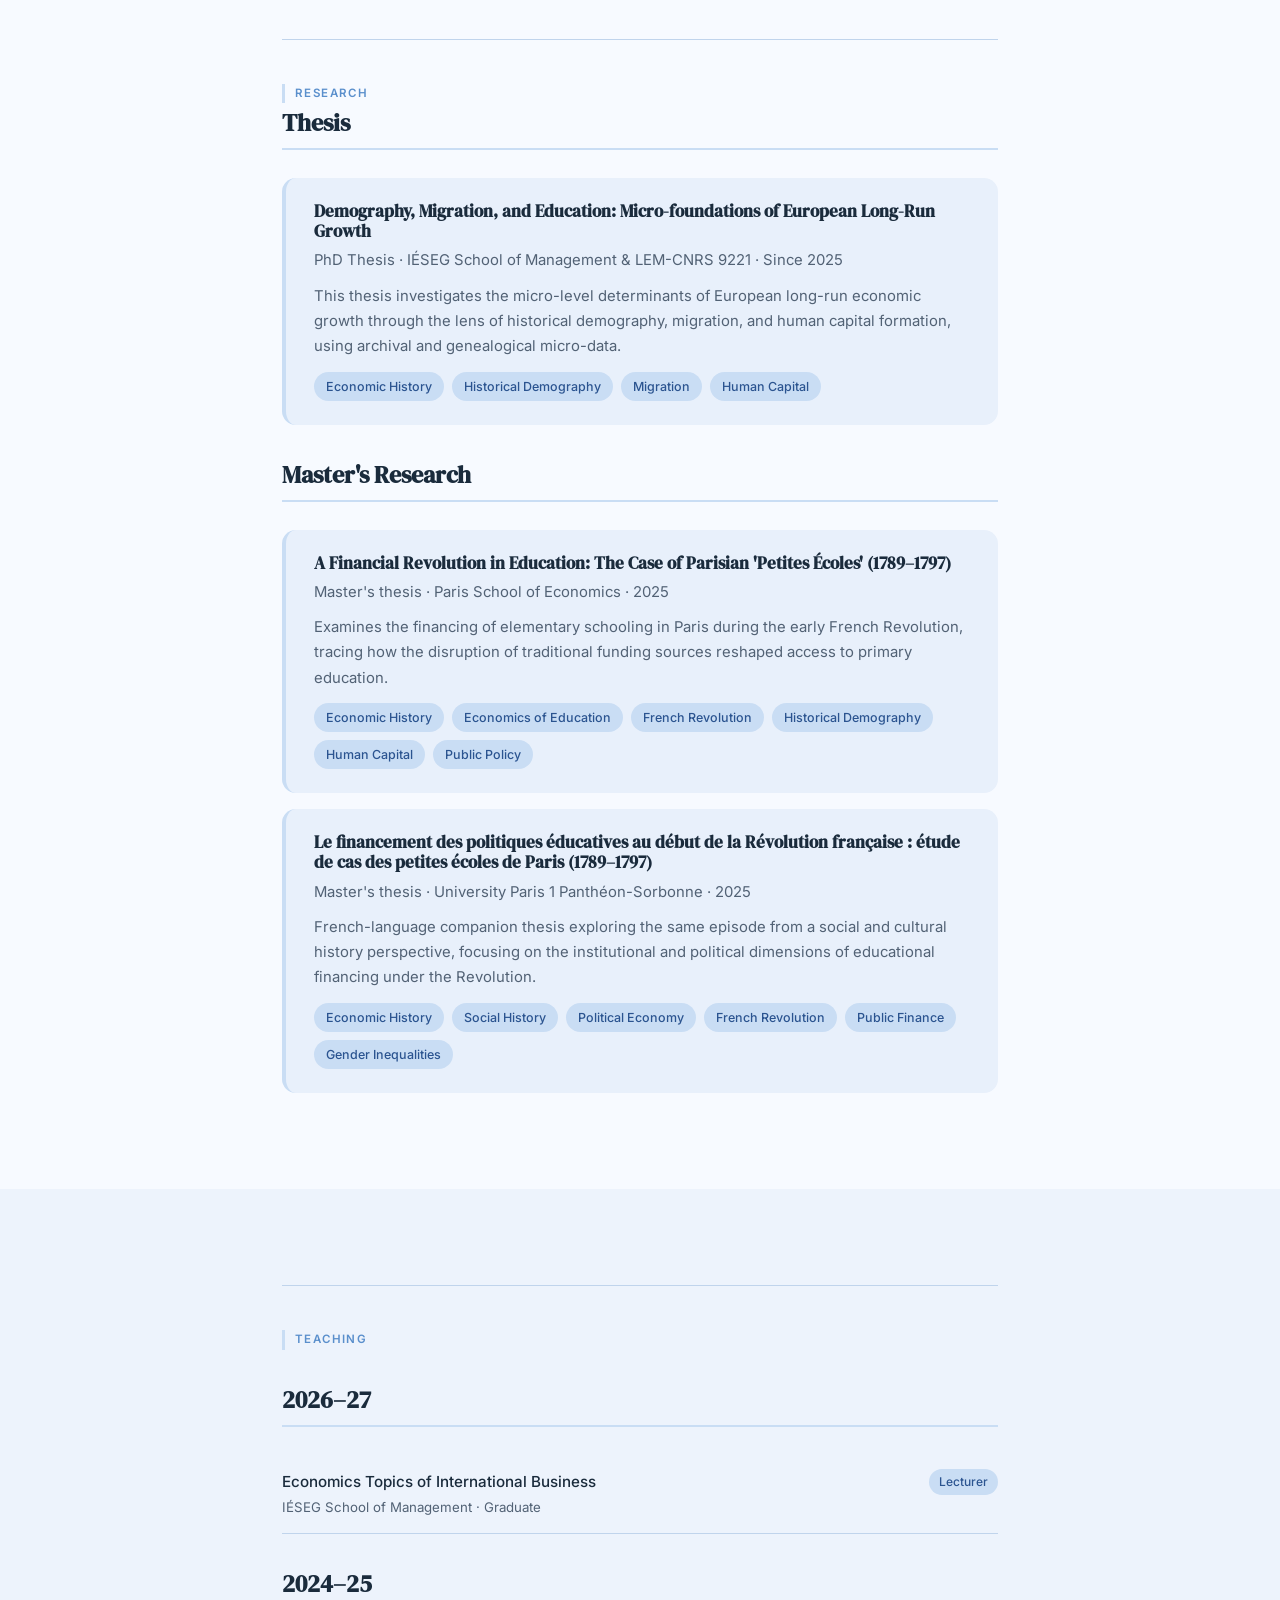
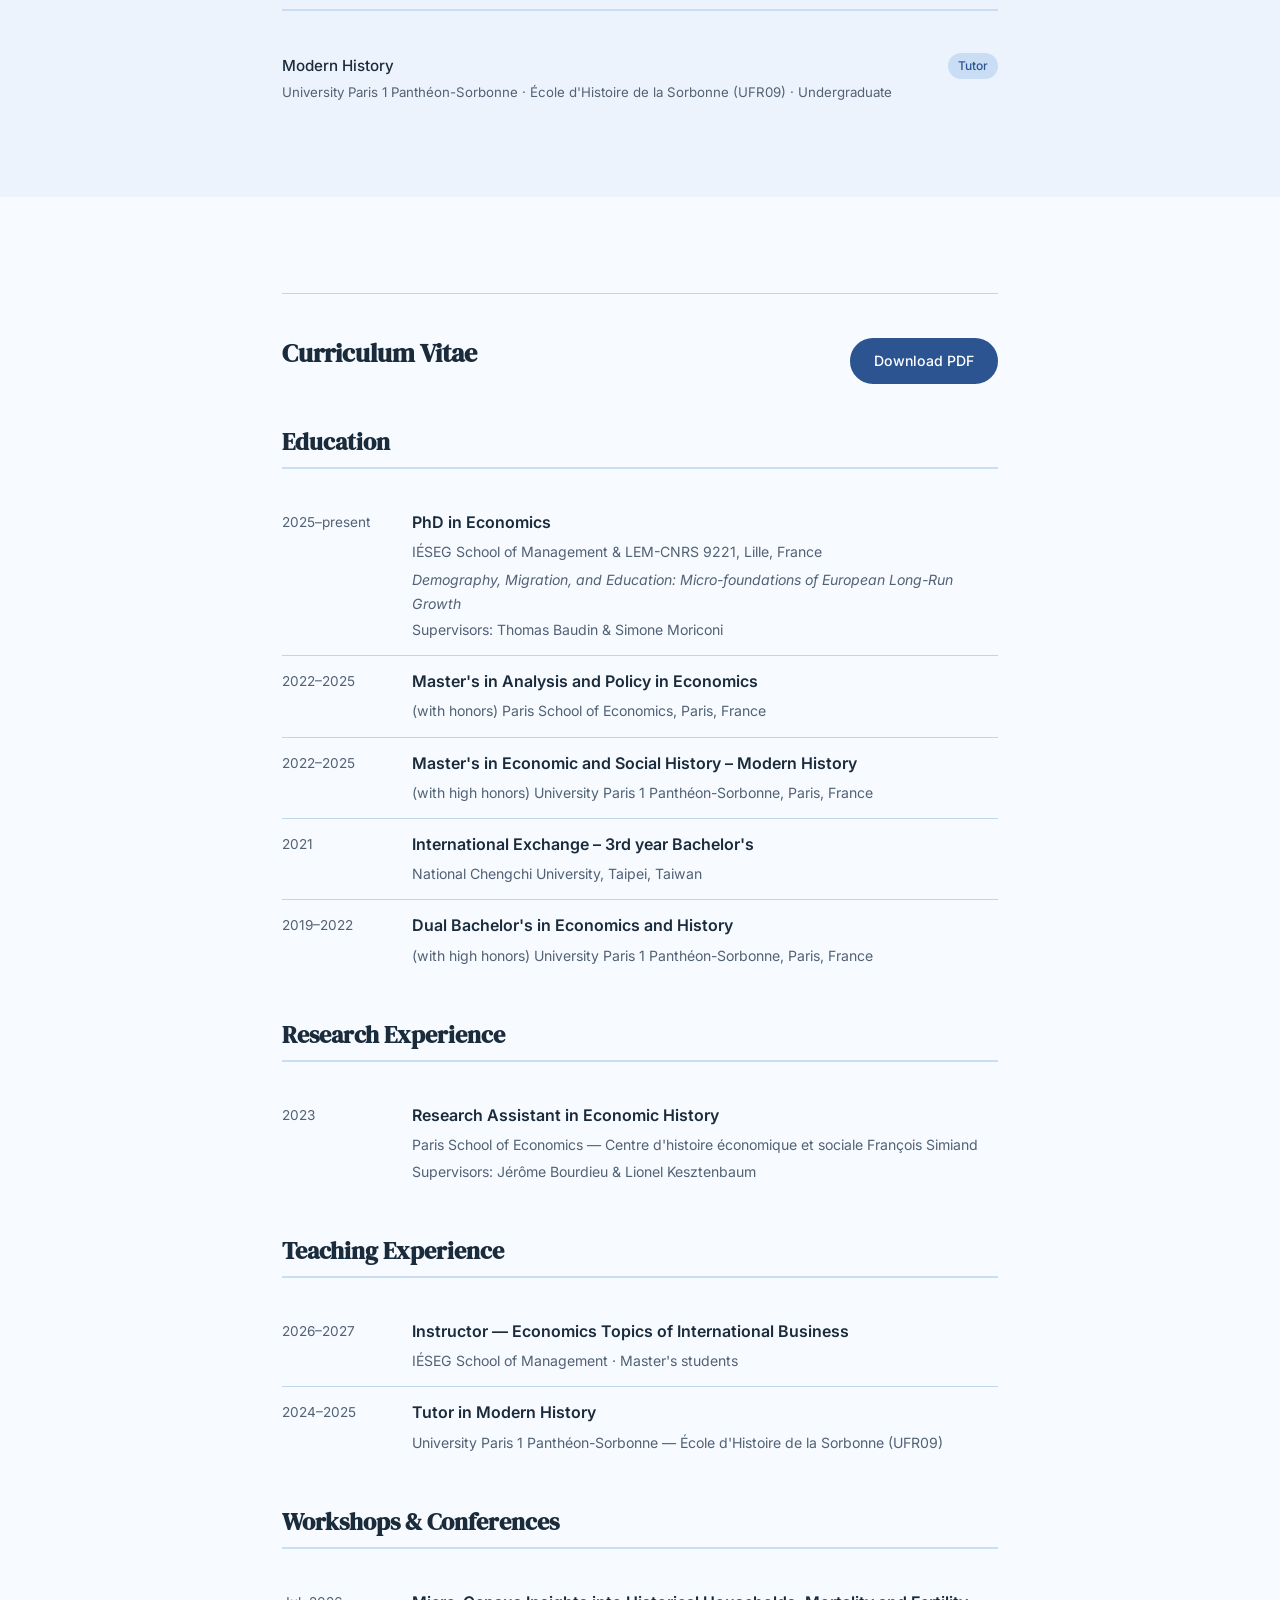
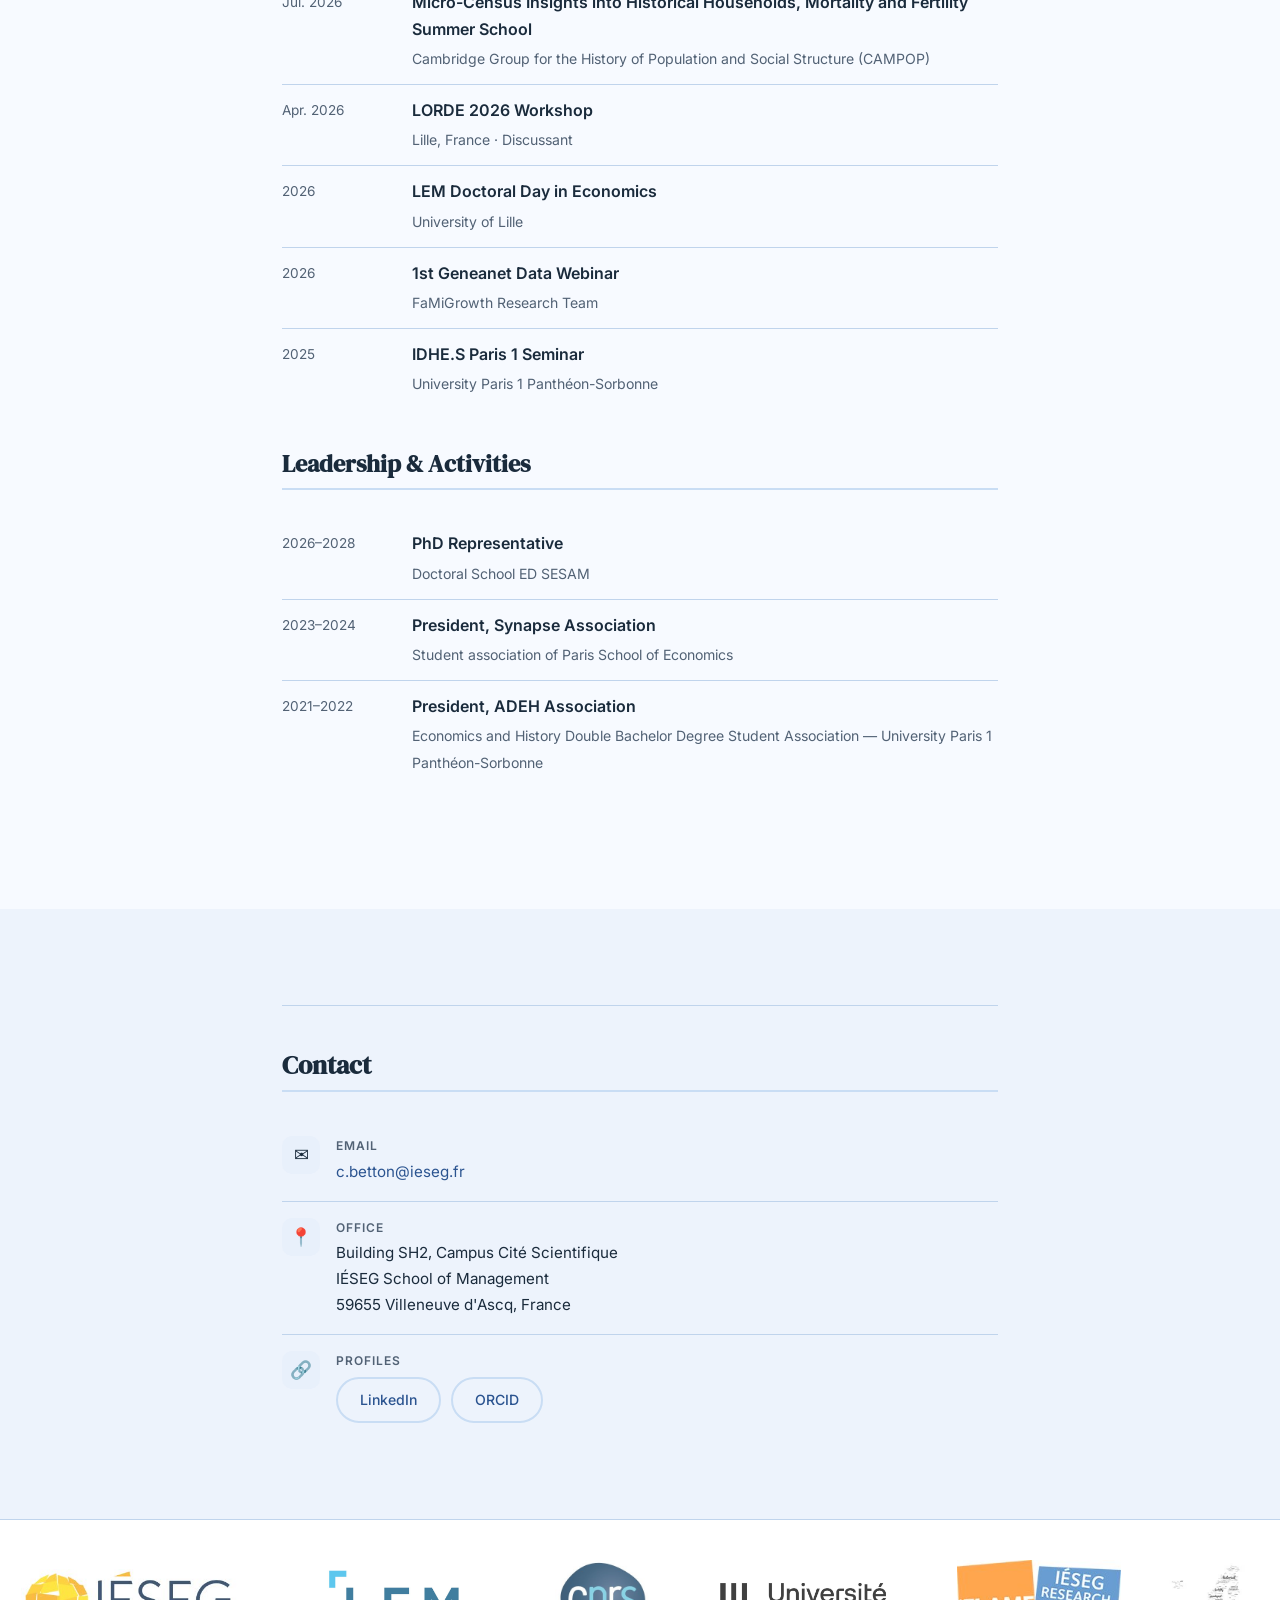
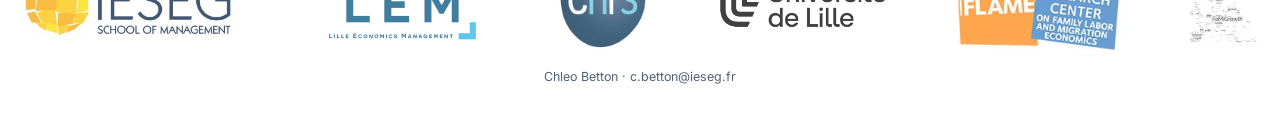
==== commit dcafdead: "Update 3 index.html" ====
--- a/index.html
+++ b/index.html
@@ -314,15 +314,6 @@
           <span>Cambridge Group for the History of Population and Social Structure (CAMPOP)</span>
             </div>
           </div>
-
-<div class="cv-entry">
-  <span class="cv-year">Apr. 2026</span>
-  <div class="cv-content">
-    <strong>LORDE 2026 Workshop</strong>
-    <span>Lille, France · Discussant</span>
-  </div>
-</div>
-
         
         <div class="cv-entry">
           <span class="cv-year">Apr. 2026</span>
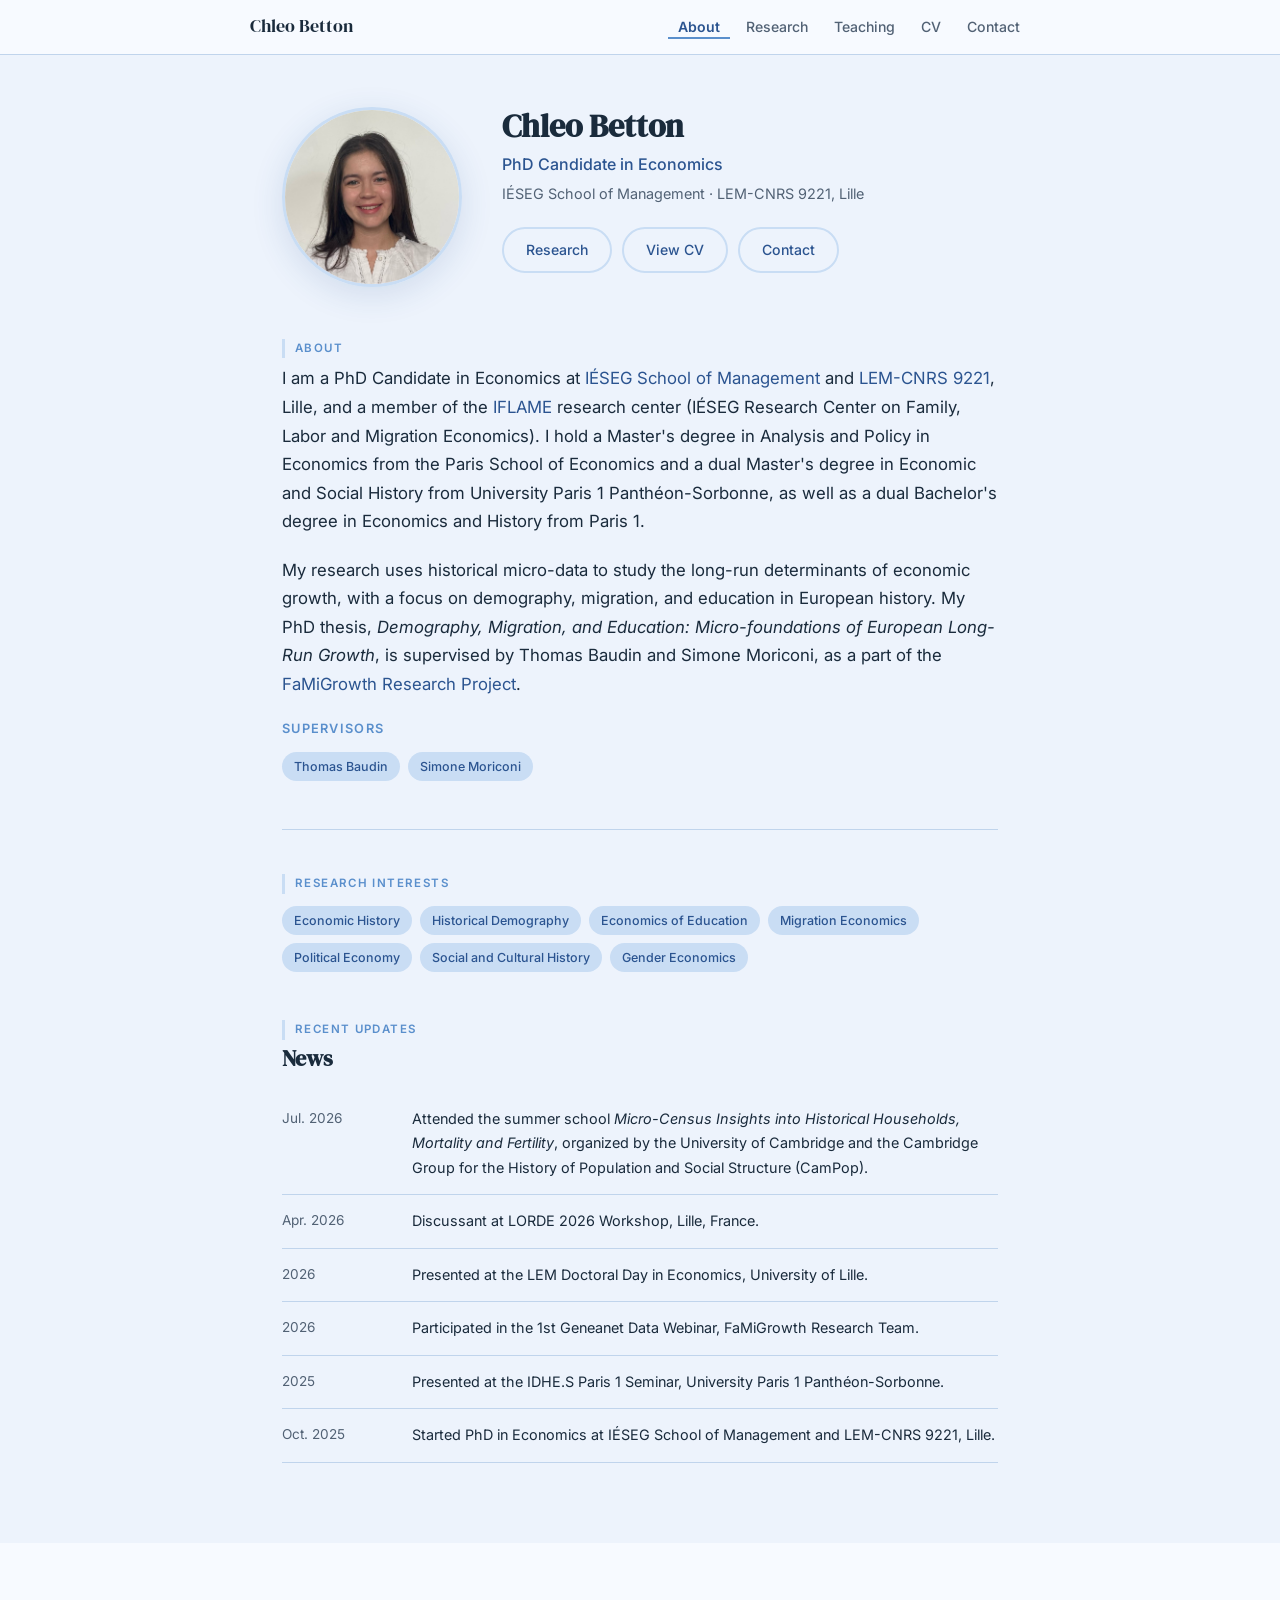
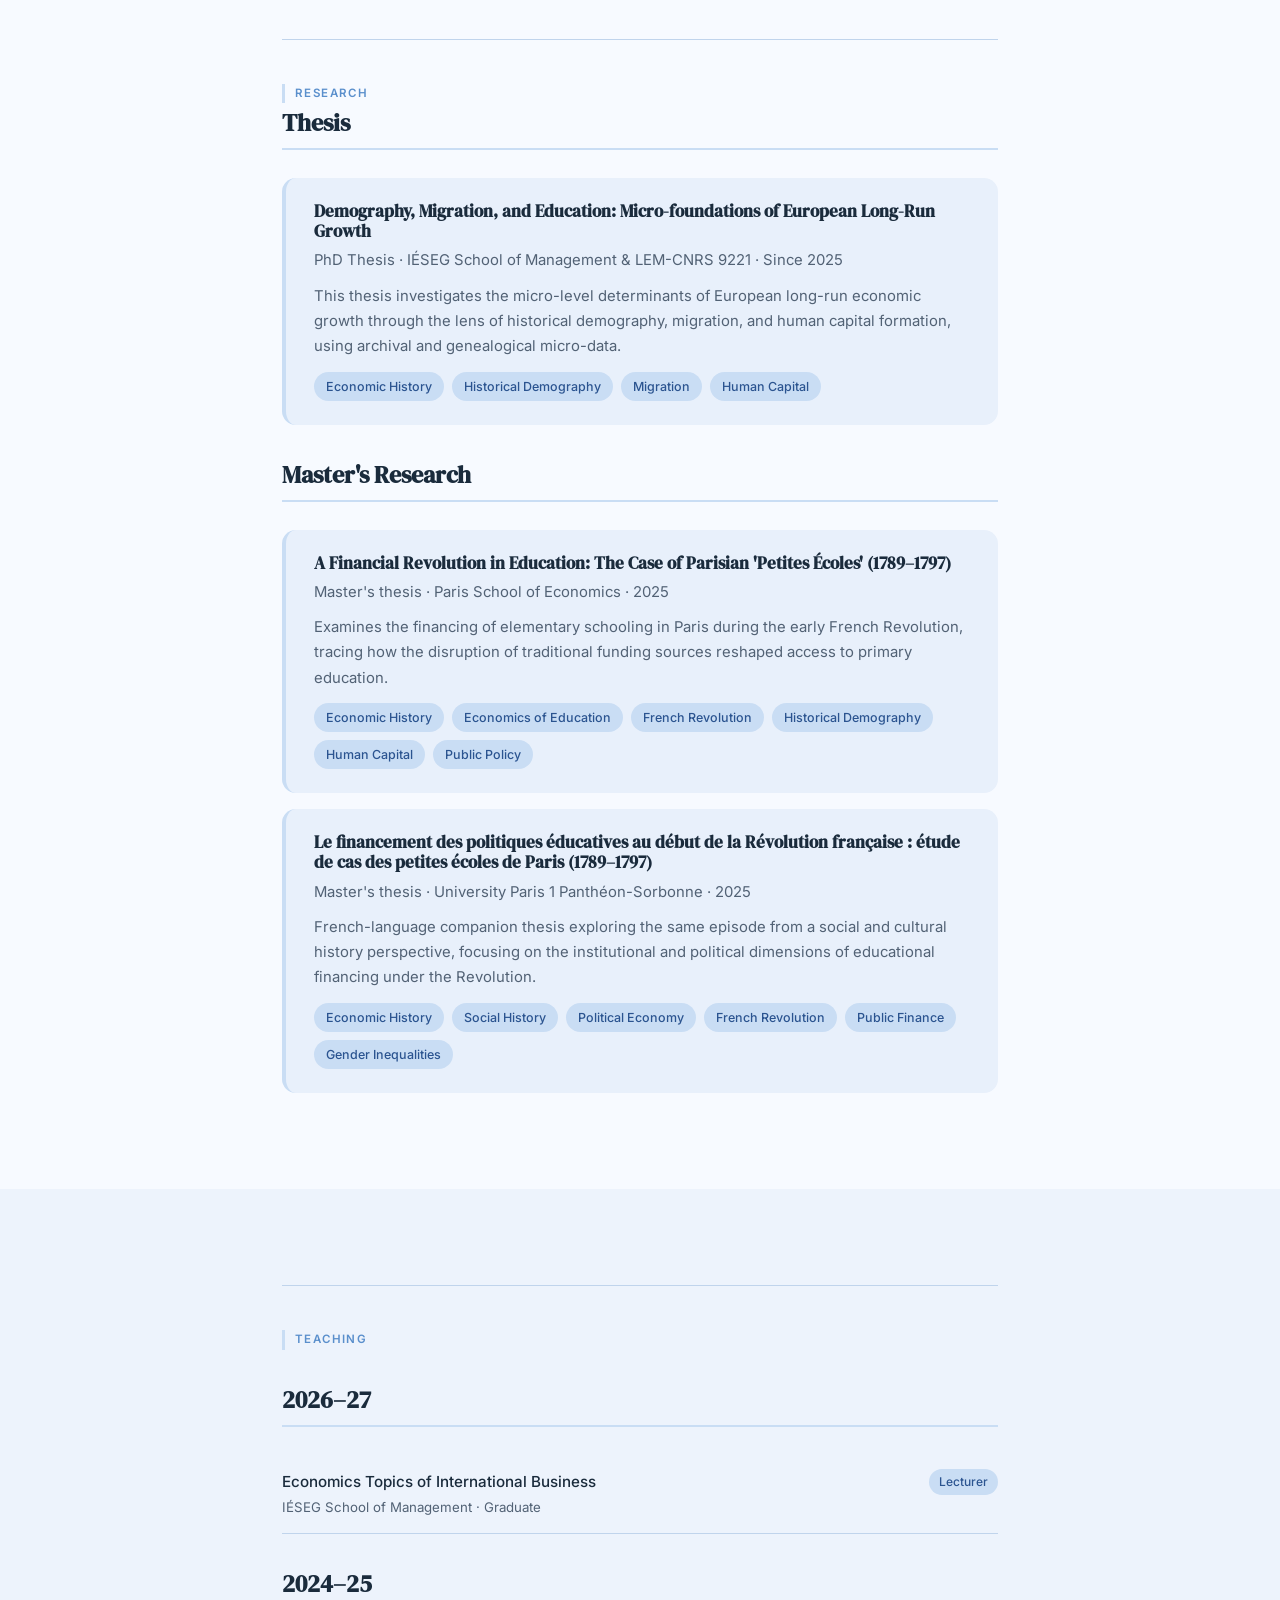
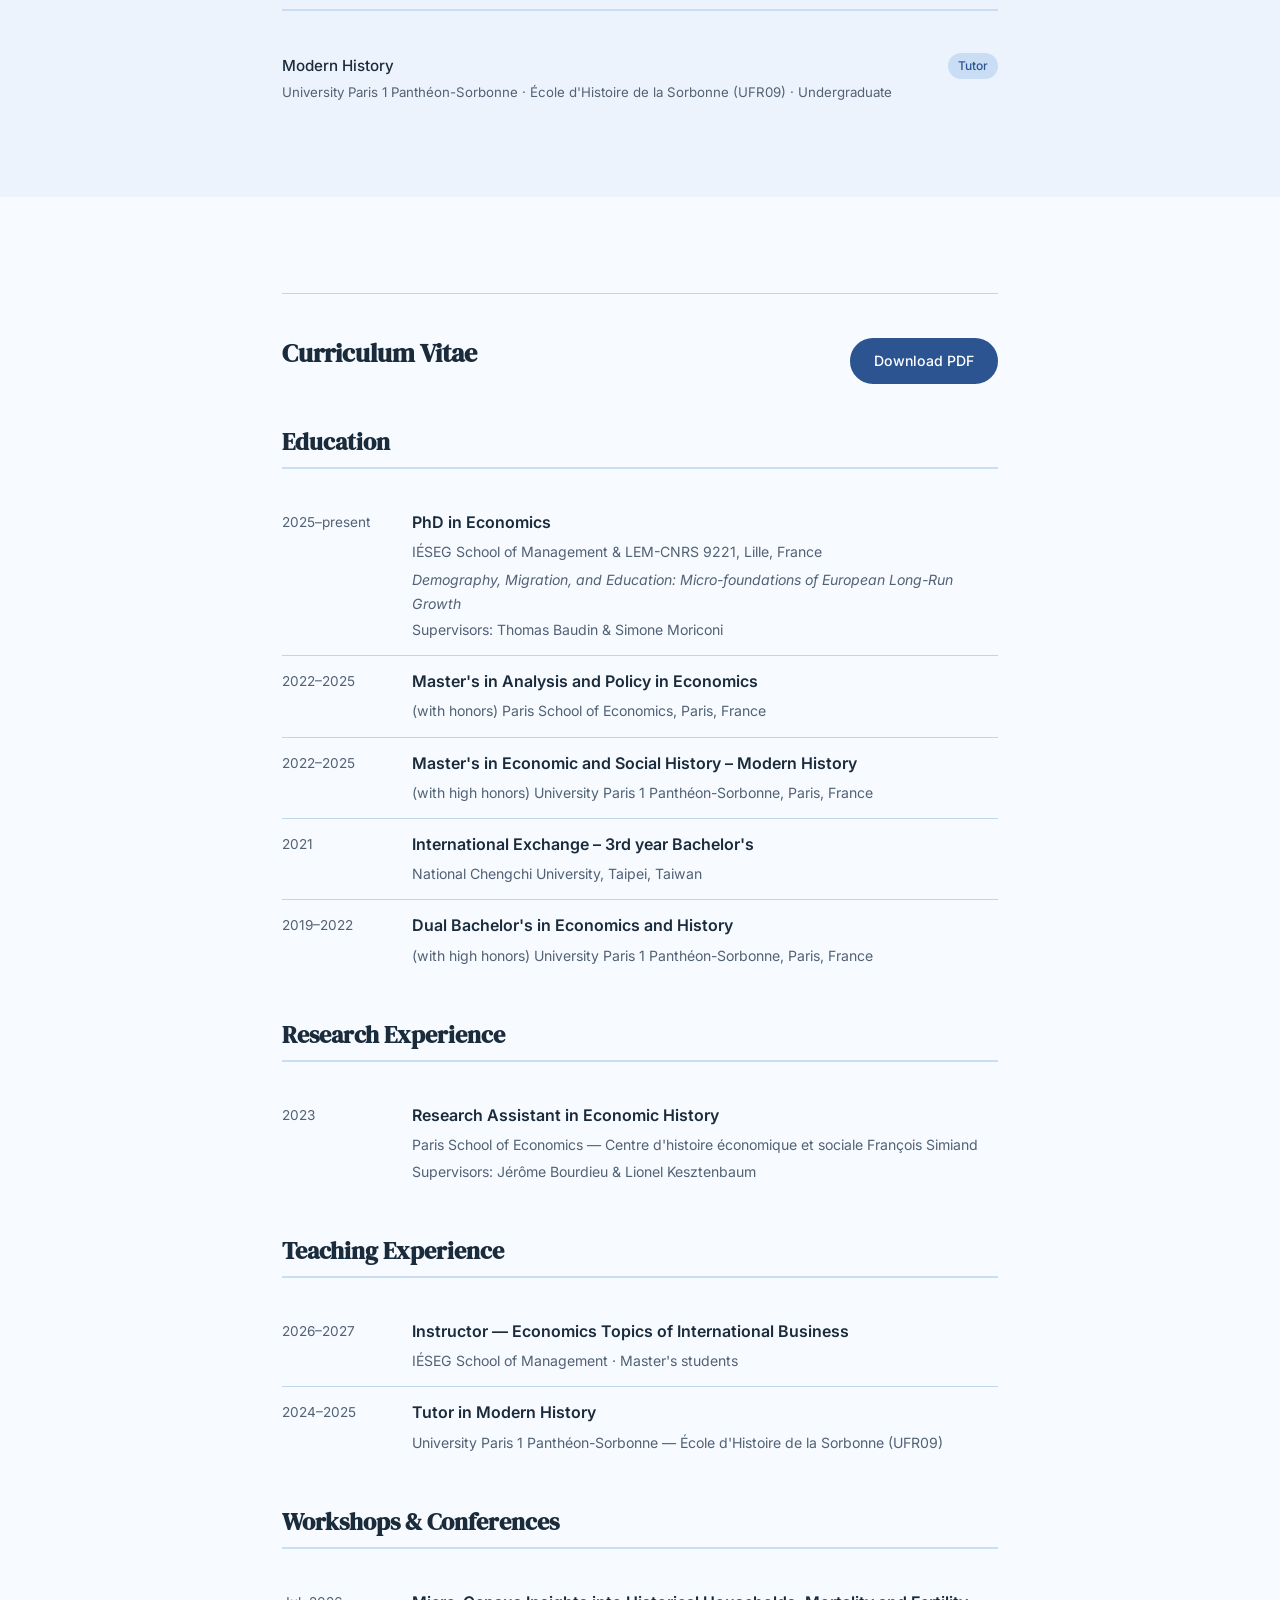
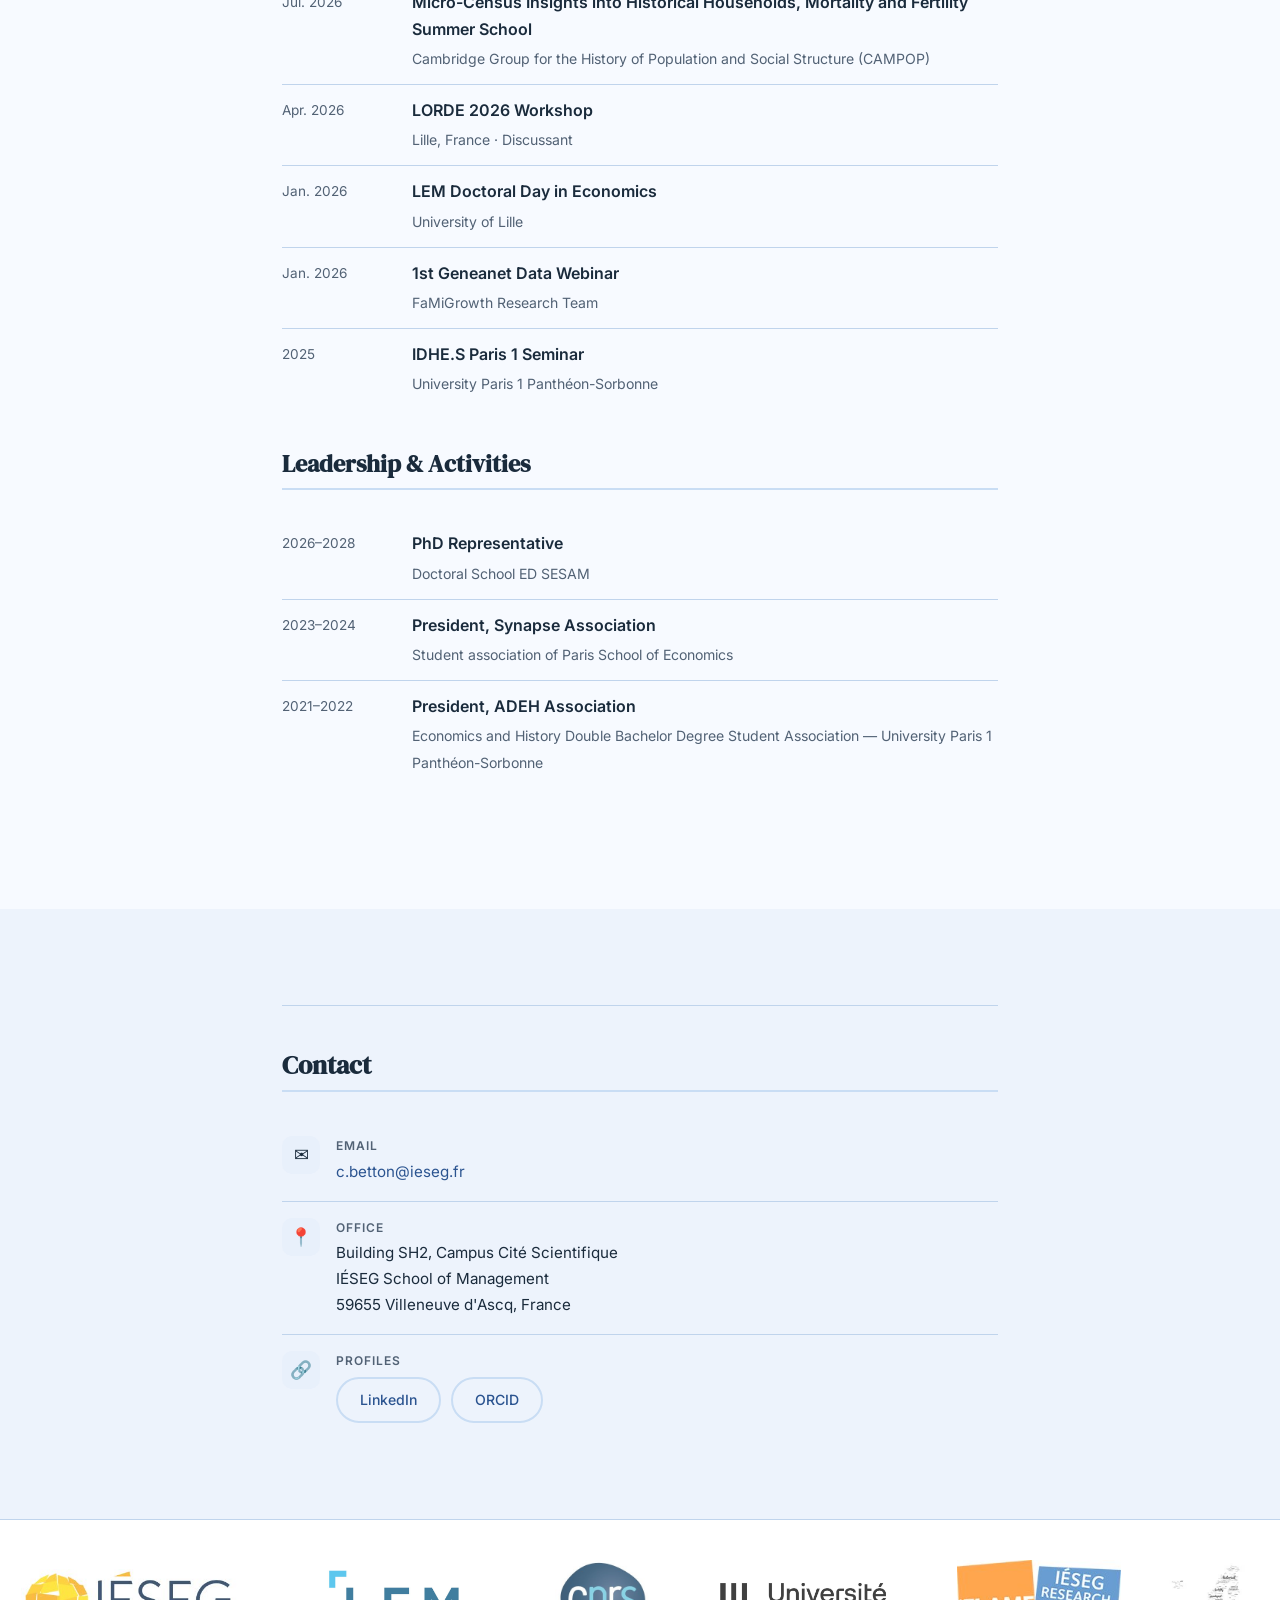
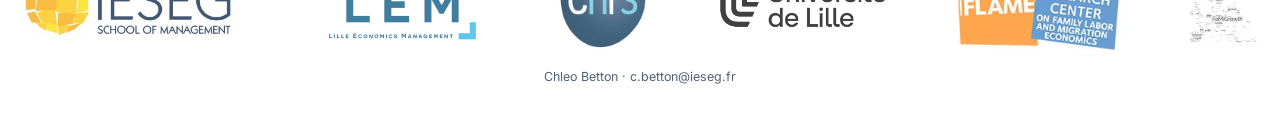
==== commit 47ff8320: "Update index.html" ====
--- a/index.html
+++ b/index.html
@@ -324,7 +324,7 @@
         </div>
 
         <div class="cv-entry">
-          <span class="cv-year">2026</span>
+          <span class="cv-year">Jan. 2026</span>
           <div class="cv-content">
             <strong>LEM Doctoral Day in Economics</strong>
             <span>University of Lille</span>
@@ -332,7 +332,7 @@
         </div>
 
         <div class="cv-entry">
-          <span class="cv-year">2026</span>
+          <span class="cv-year">Jan. 2026</span>
           <div class="cv-content">
             <strong>1st Geneanet Data Webinar</strong>
             <span>FaMiGrowth Research Team</span>
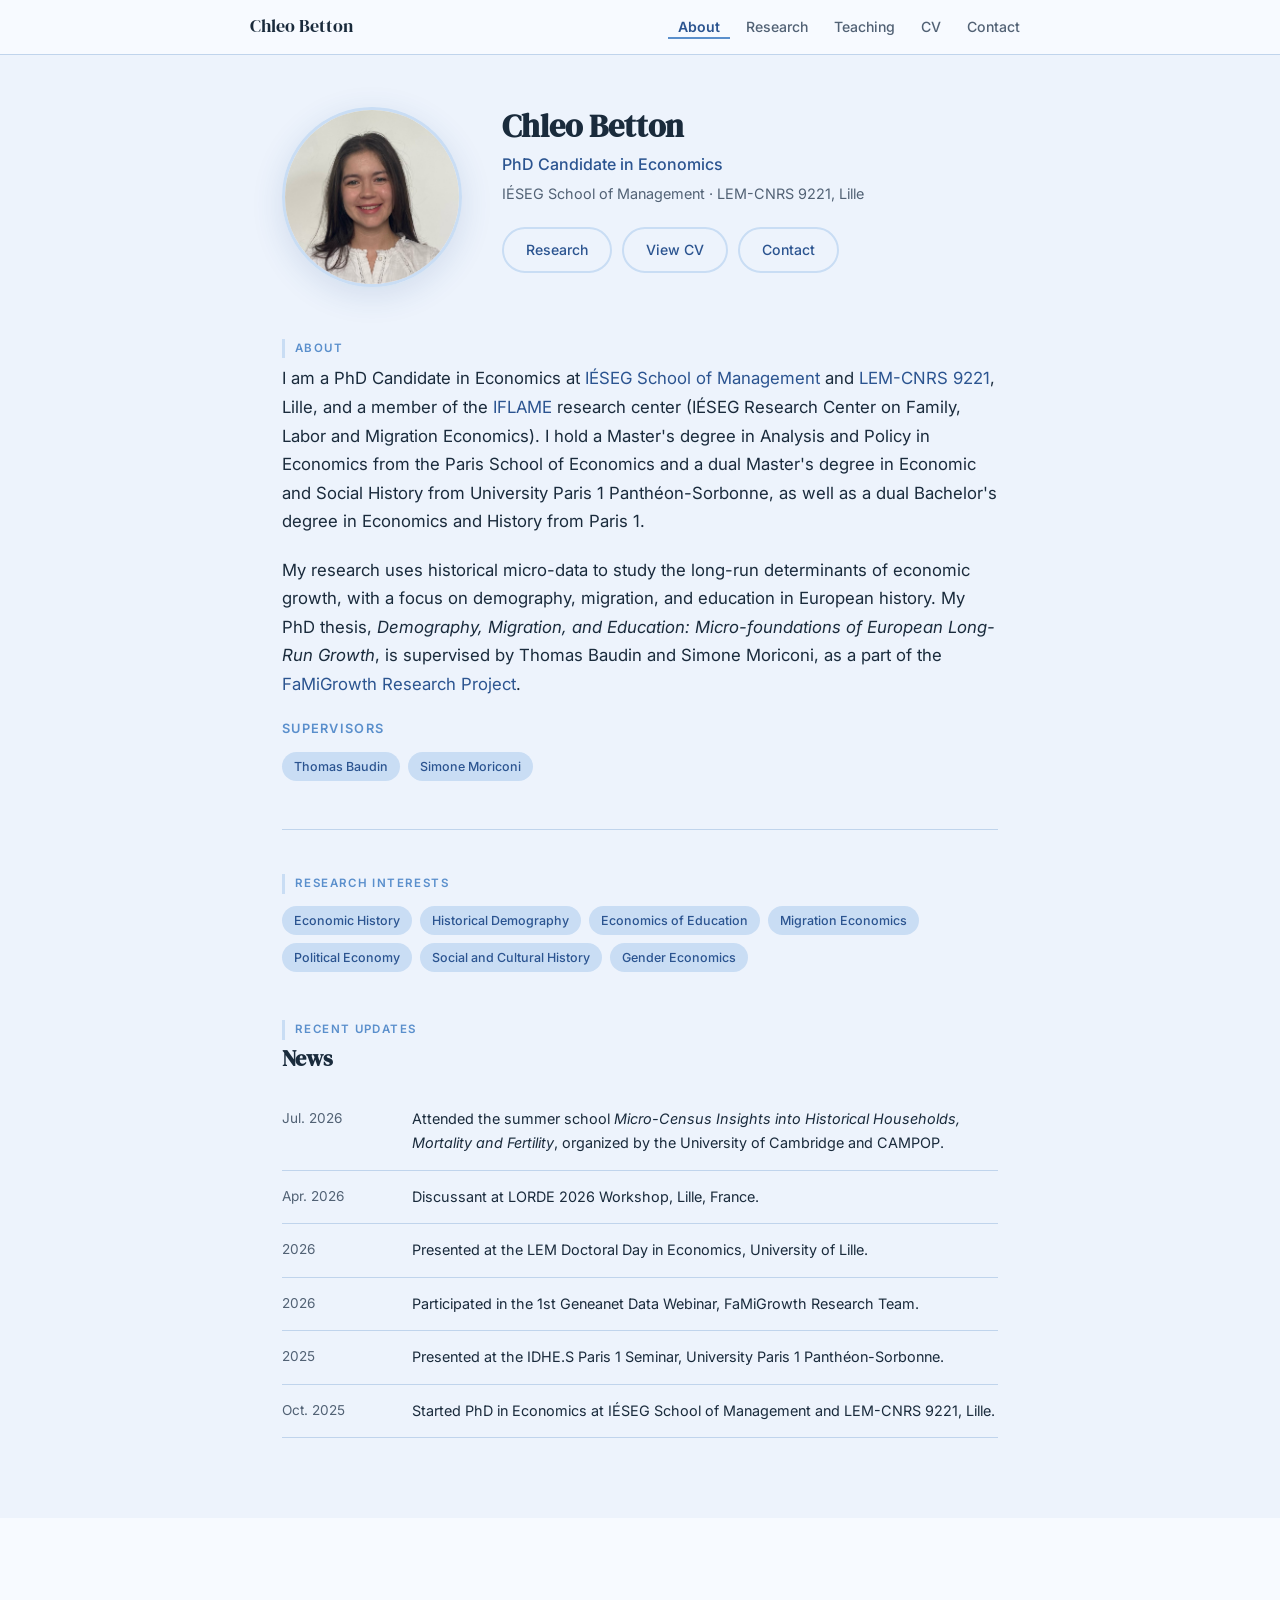
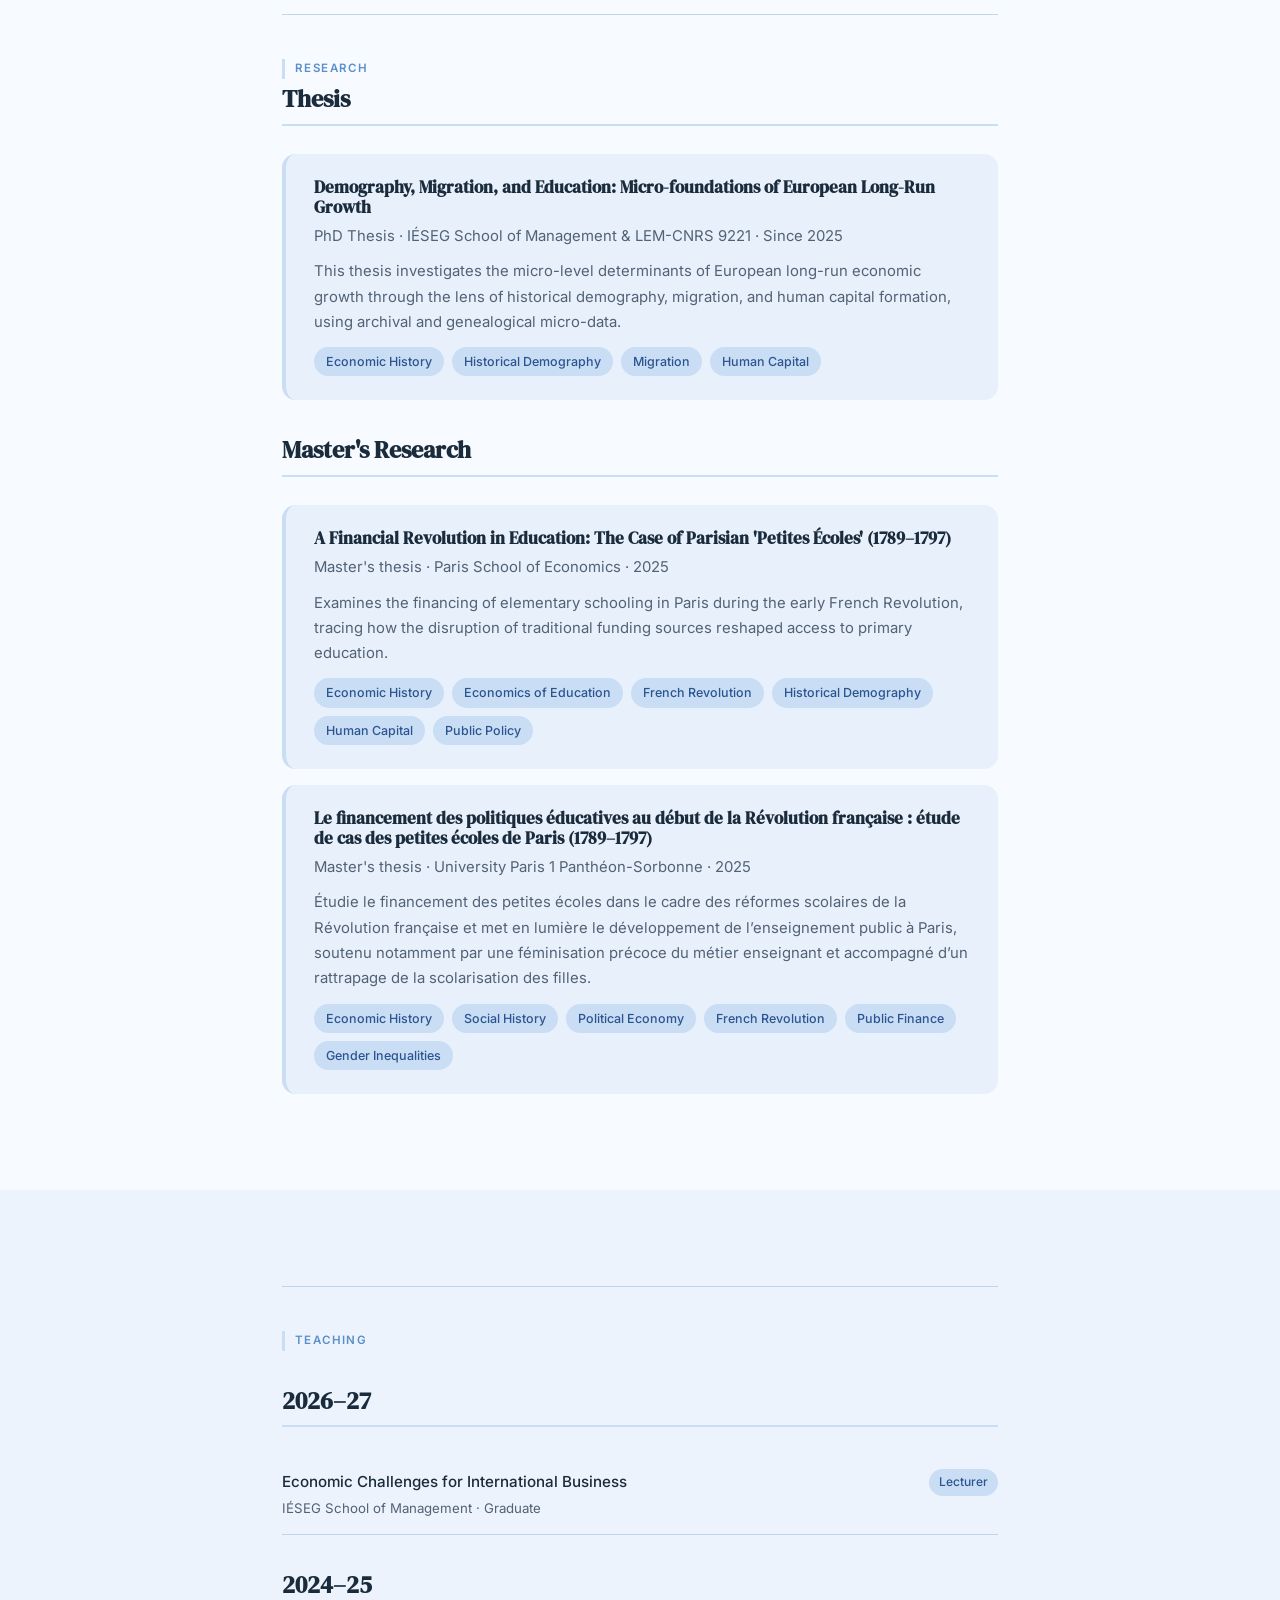
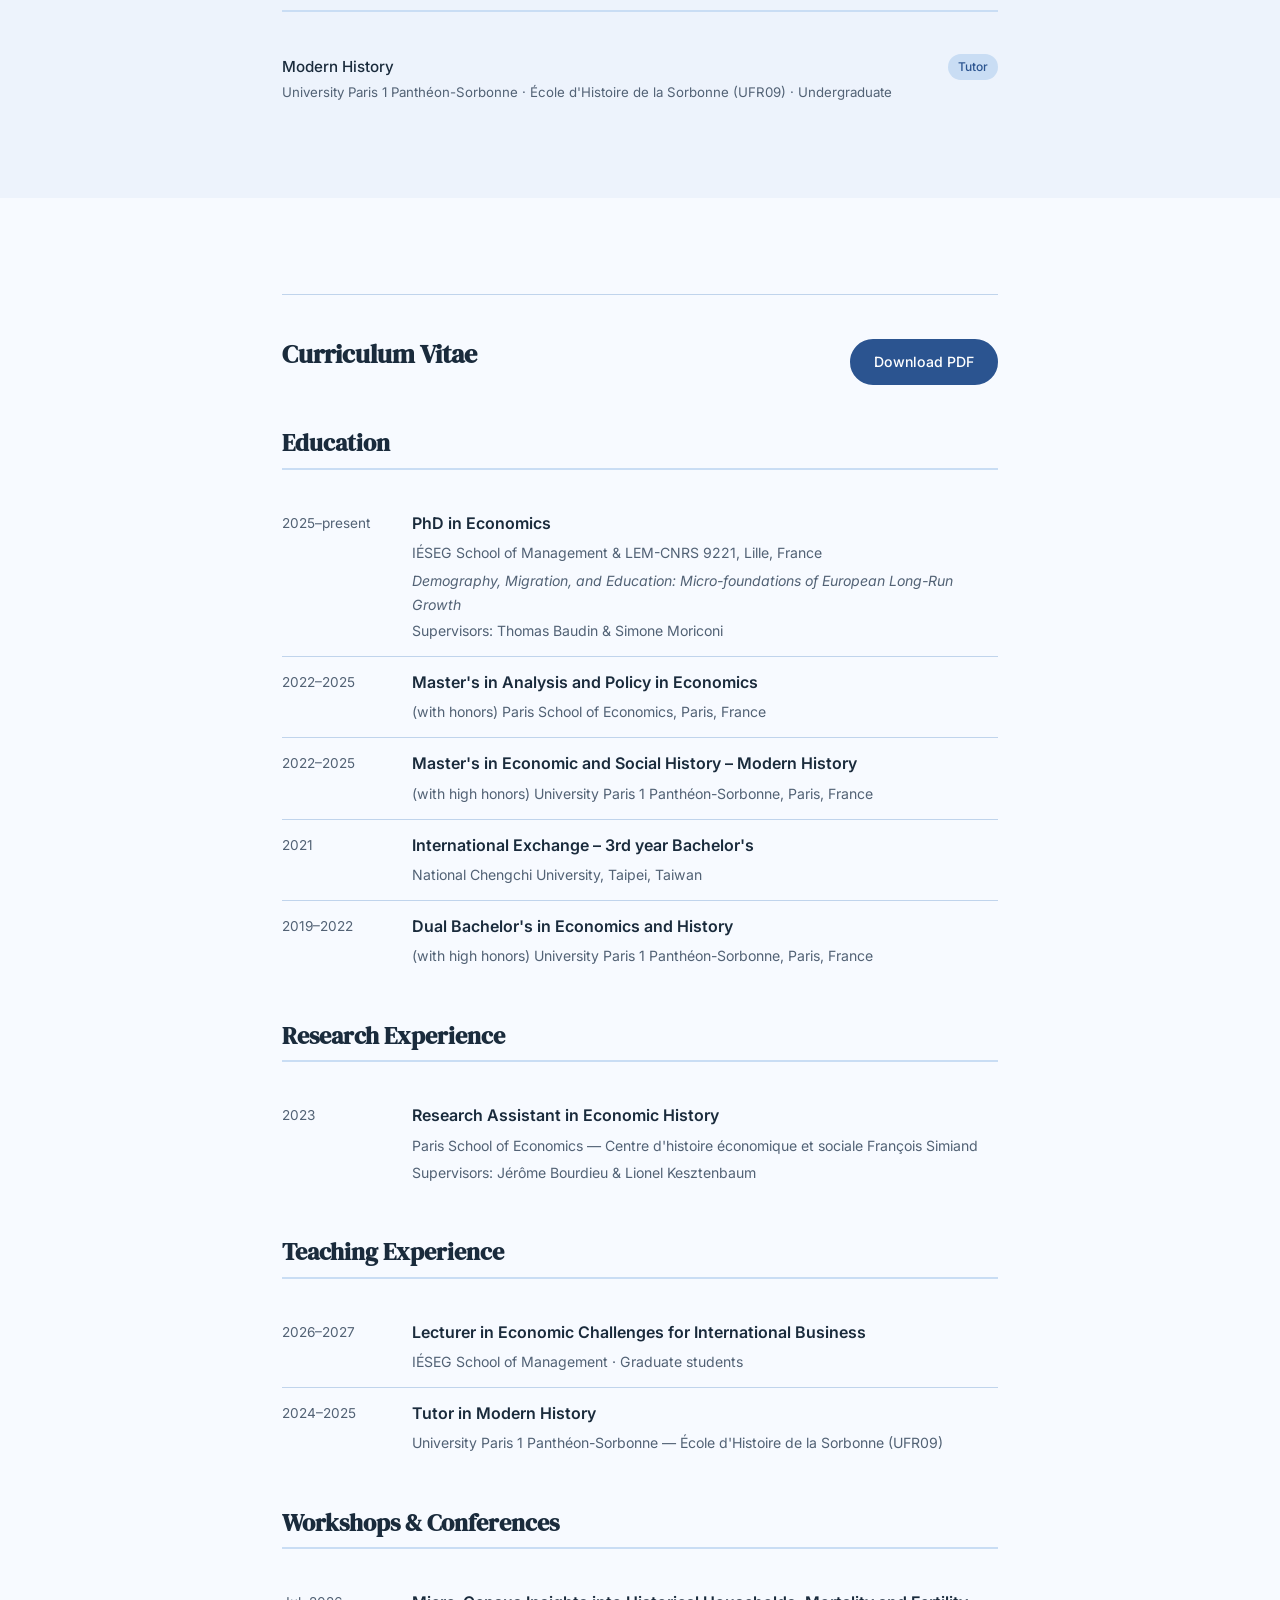
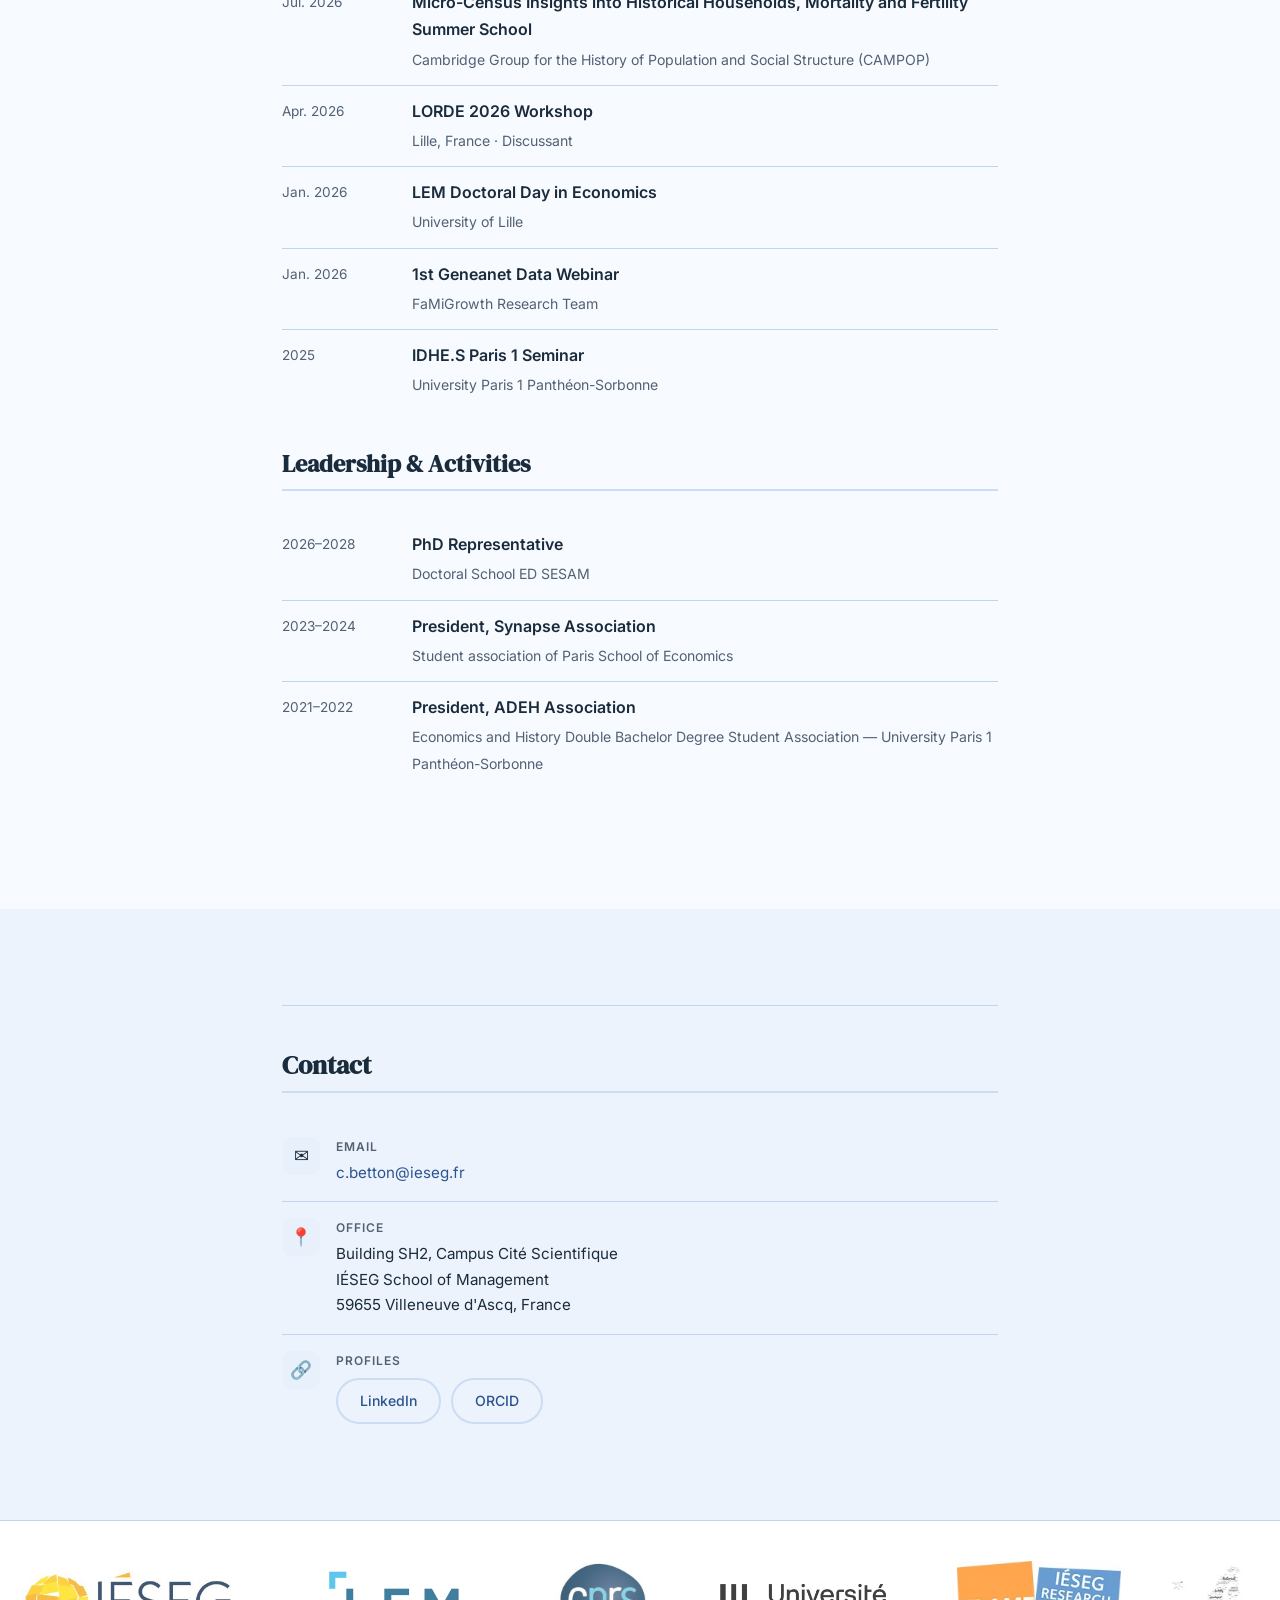
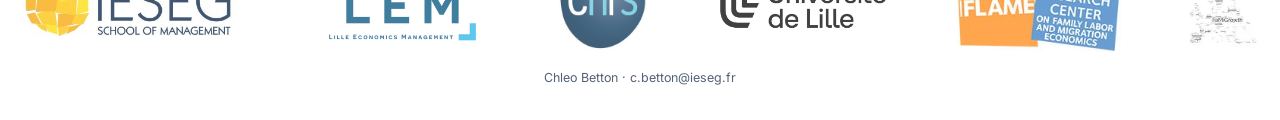
==== commit 0fbabcf3: "Update 4 index.html" ====
--- a/index.html
+++ b/index.html
@@ -85,8 +85,7 @@
           <span style="font-size: 0.85rem; color: var(--text-muted);">Jul. 2026</span>
           <span style="font-size: 0.9rem;">Attended the summer school
             <em>Micro-Census Insights into Historical Households, Mortality and Fertility</em>,
-            organized by the University of Cambridge and the Cambridge Group for the
-            History of Population and Social Structure (CamPop).
+            organized by the University of Cambridge and CAMPOP.
           </span>
         </div>
         <div style="display: grid; grid-template-columns: 110px 1fr; gap: 0 20px; padding: 14px 0; border-bottom: 1px solid var(--border);">
@@ -163,8 +162,8 @@
         <h3>Le financement des politiques éducatives au début de la Révolution française : étude de cas des petites écoles de Paris (1789–1797)</h3>
         <p class="card-meta">Master's thesis · University Paris 1 Panthéon-Sorbonne · 2025</p>
         <p>
-          French-language companion thesis exploring the same episode from a social and cultural history perspective,
-          focusing on the institutional and political dimensions of educational financing under the Revolution.
+          Étudie le financement des petites écoles dans le cadre des réformes scolaires de la Révolution française et met en lumière le développement de l’enseignement public à Paris, 
+          soutenu notamment par une féminisation précoce du métier enseignant et accompagné d’un rattrapage de la scolarisation des filles.
         </p>
         <div class="card-tags">
           <span class="tag">Economic History</span>
@@ -191,7 +190,7 @@
 
 <div class="course-row">
   <div>
-    <div class="course-name">Economics Topics of International Business</div>
+    <div class="course-name">Economic Challenges for International Business</div>
     <div class="course-detail">
       IÉSEG School of Management · Graduate
     </div>
@@ -290,8 +289,8 @@
         <div class="cv-entry">
           <span class="cv-year">2026–2027</span>
         <div class="cv-content">
-          <strong>Instructor — Economics Topics of International Business</strong>
-          <span>IÉSEG School of Management · Master's students</span>
+          <strong>Lecturer in Economic Challenges for International Business</strong>
+          <span>IÉSEG School of Management · Graduate students</span>
           </div>
         </div>
 
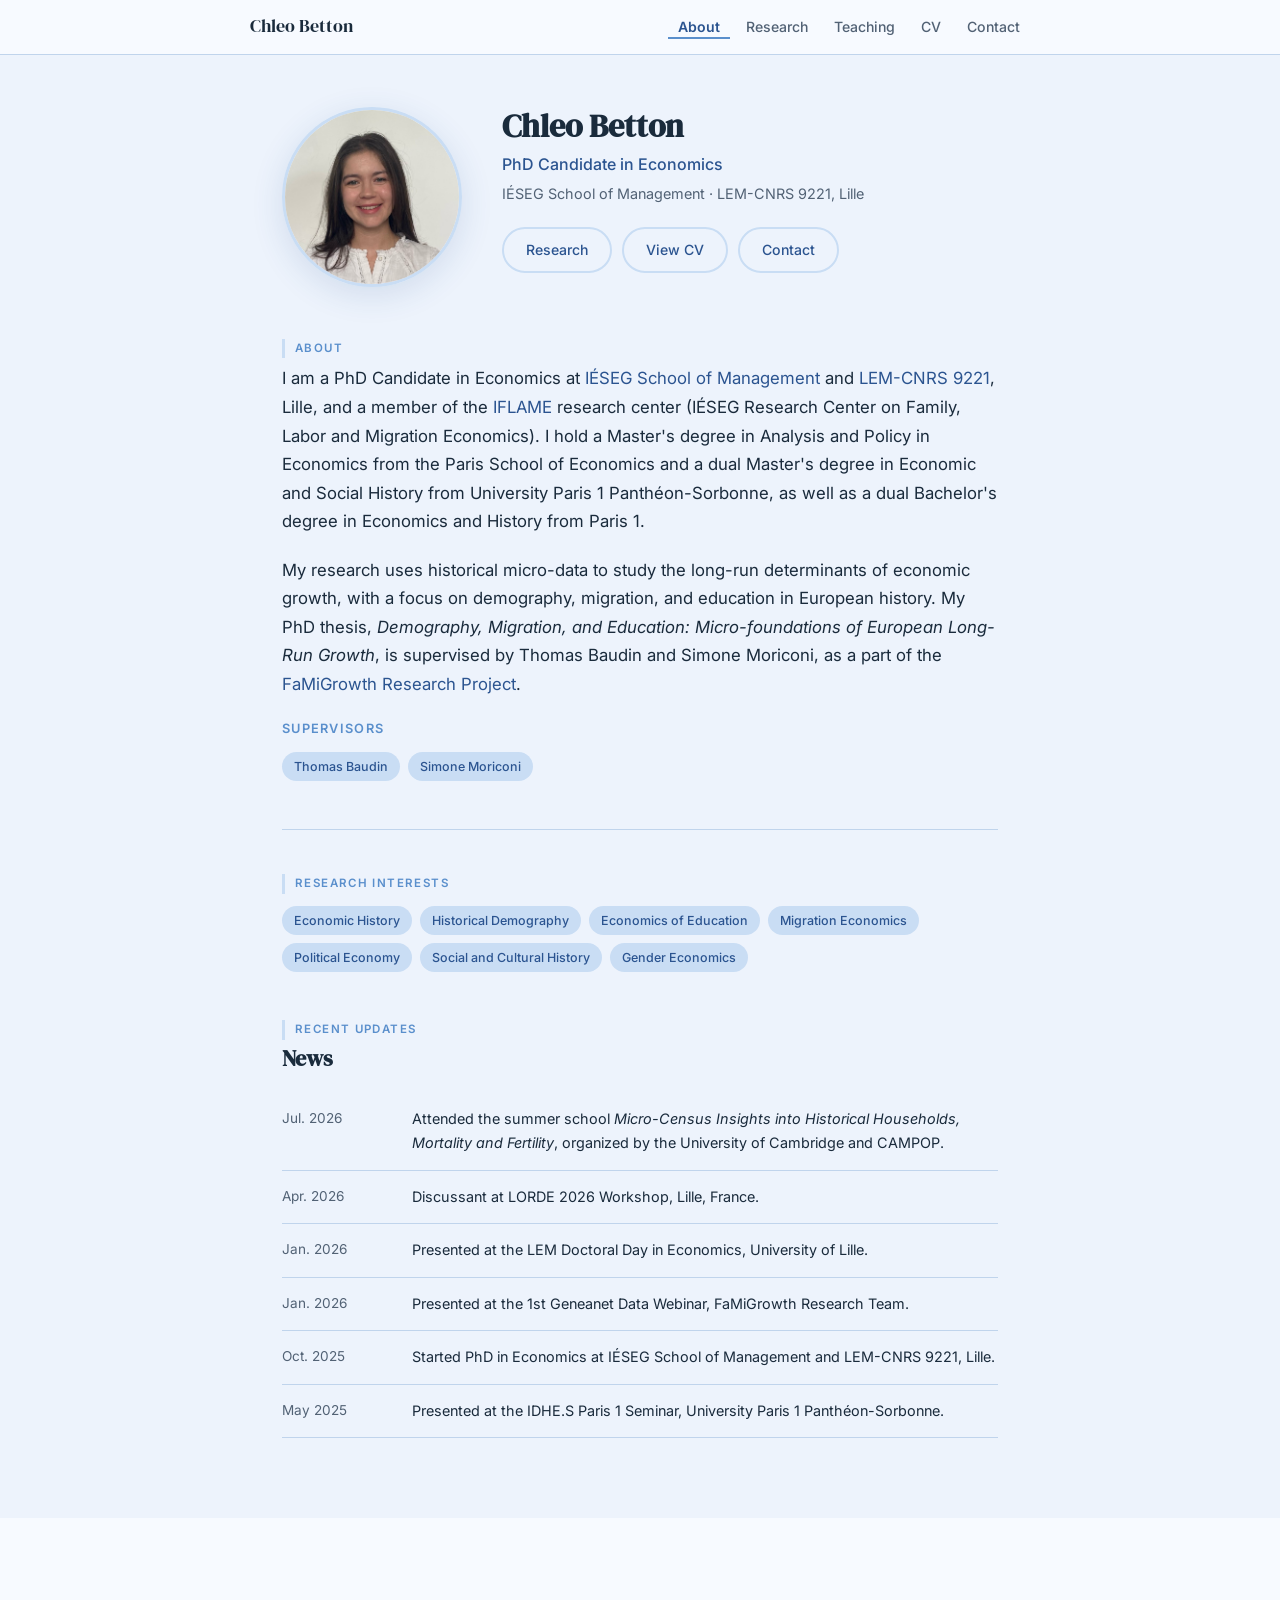
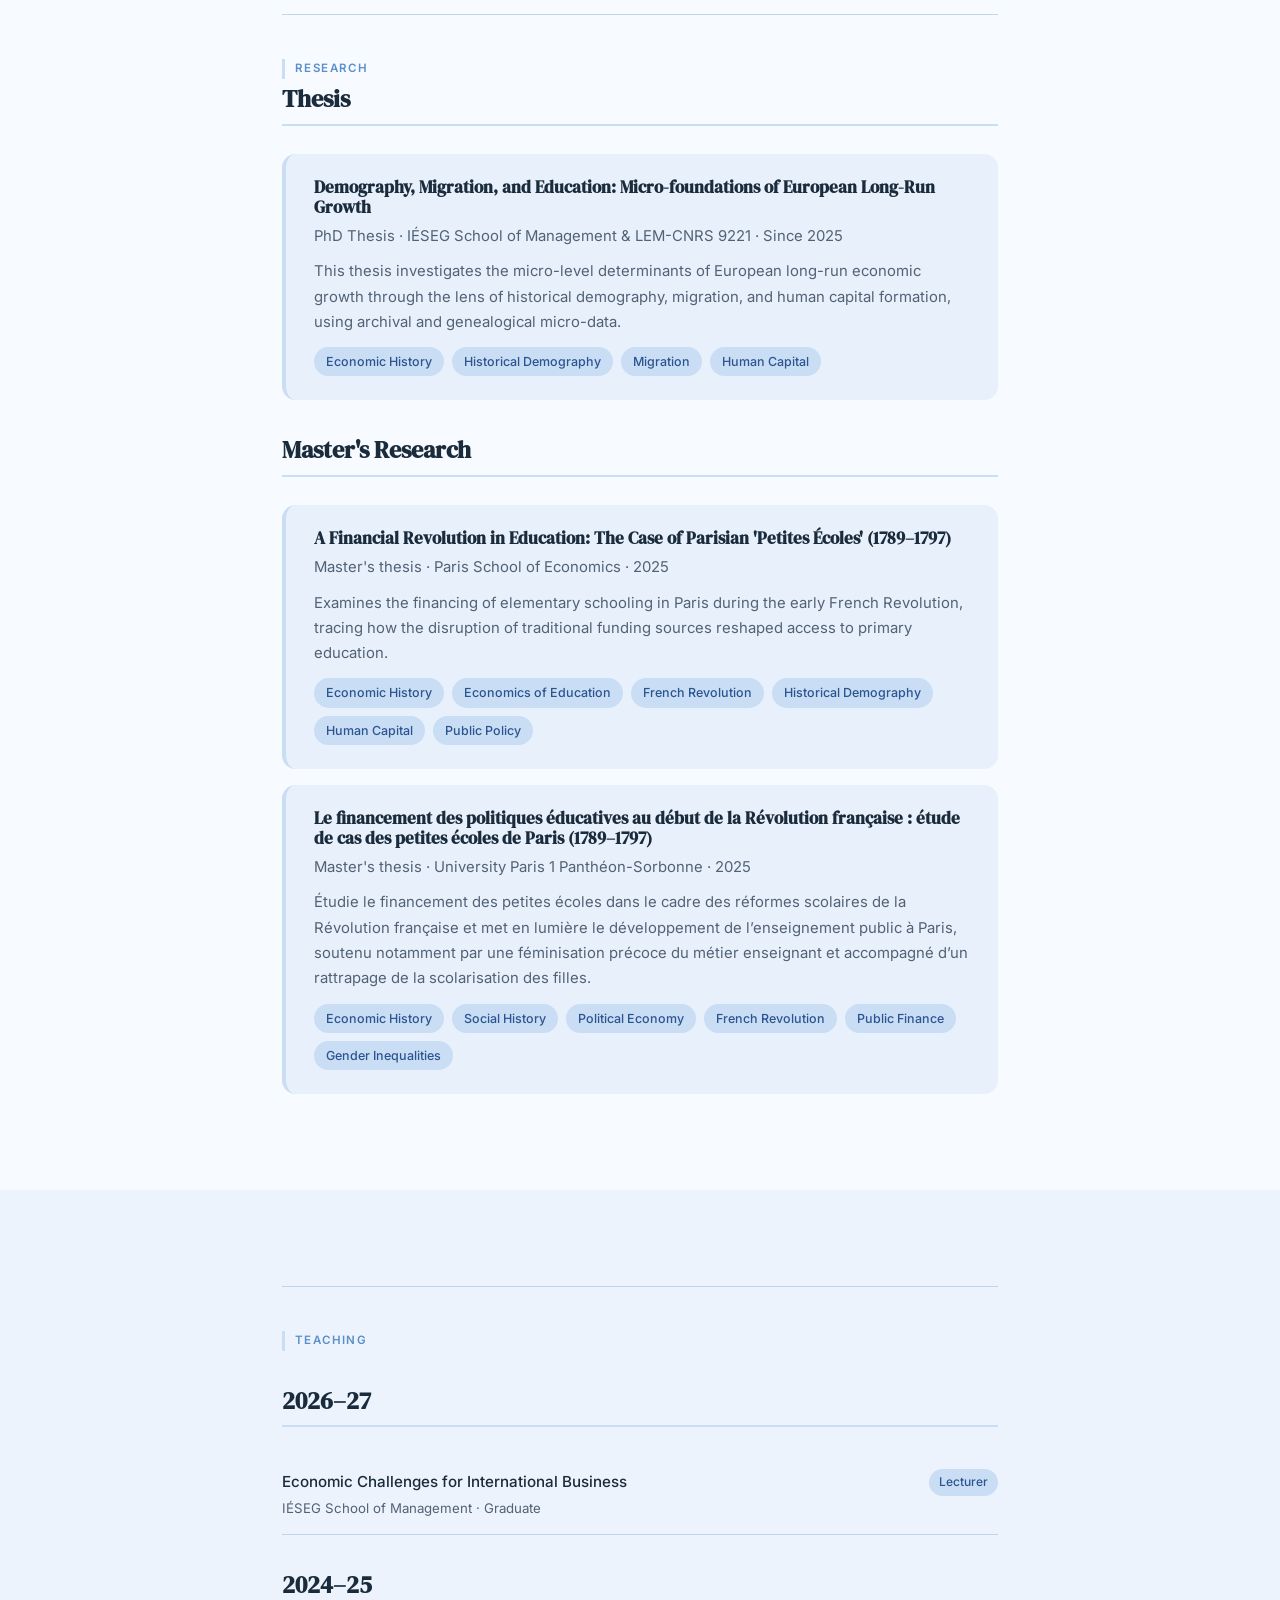
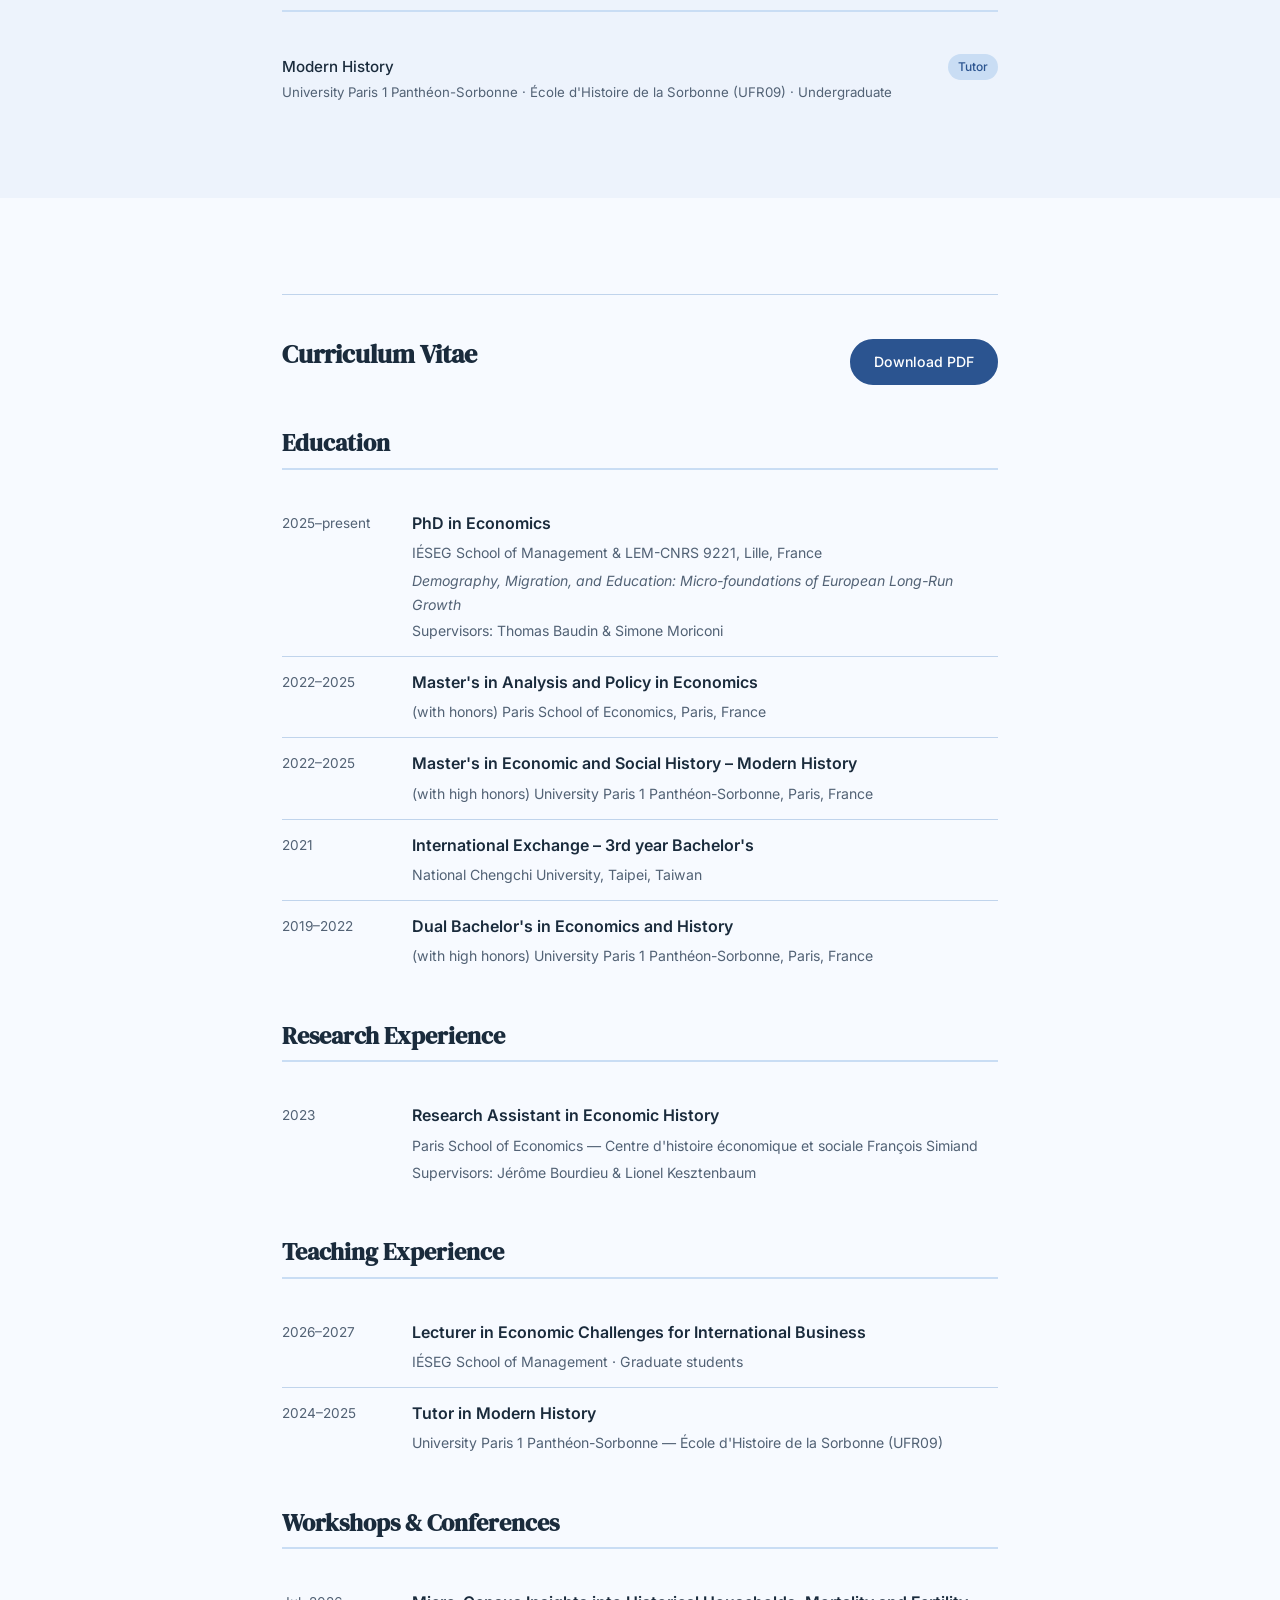
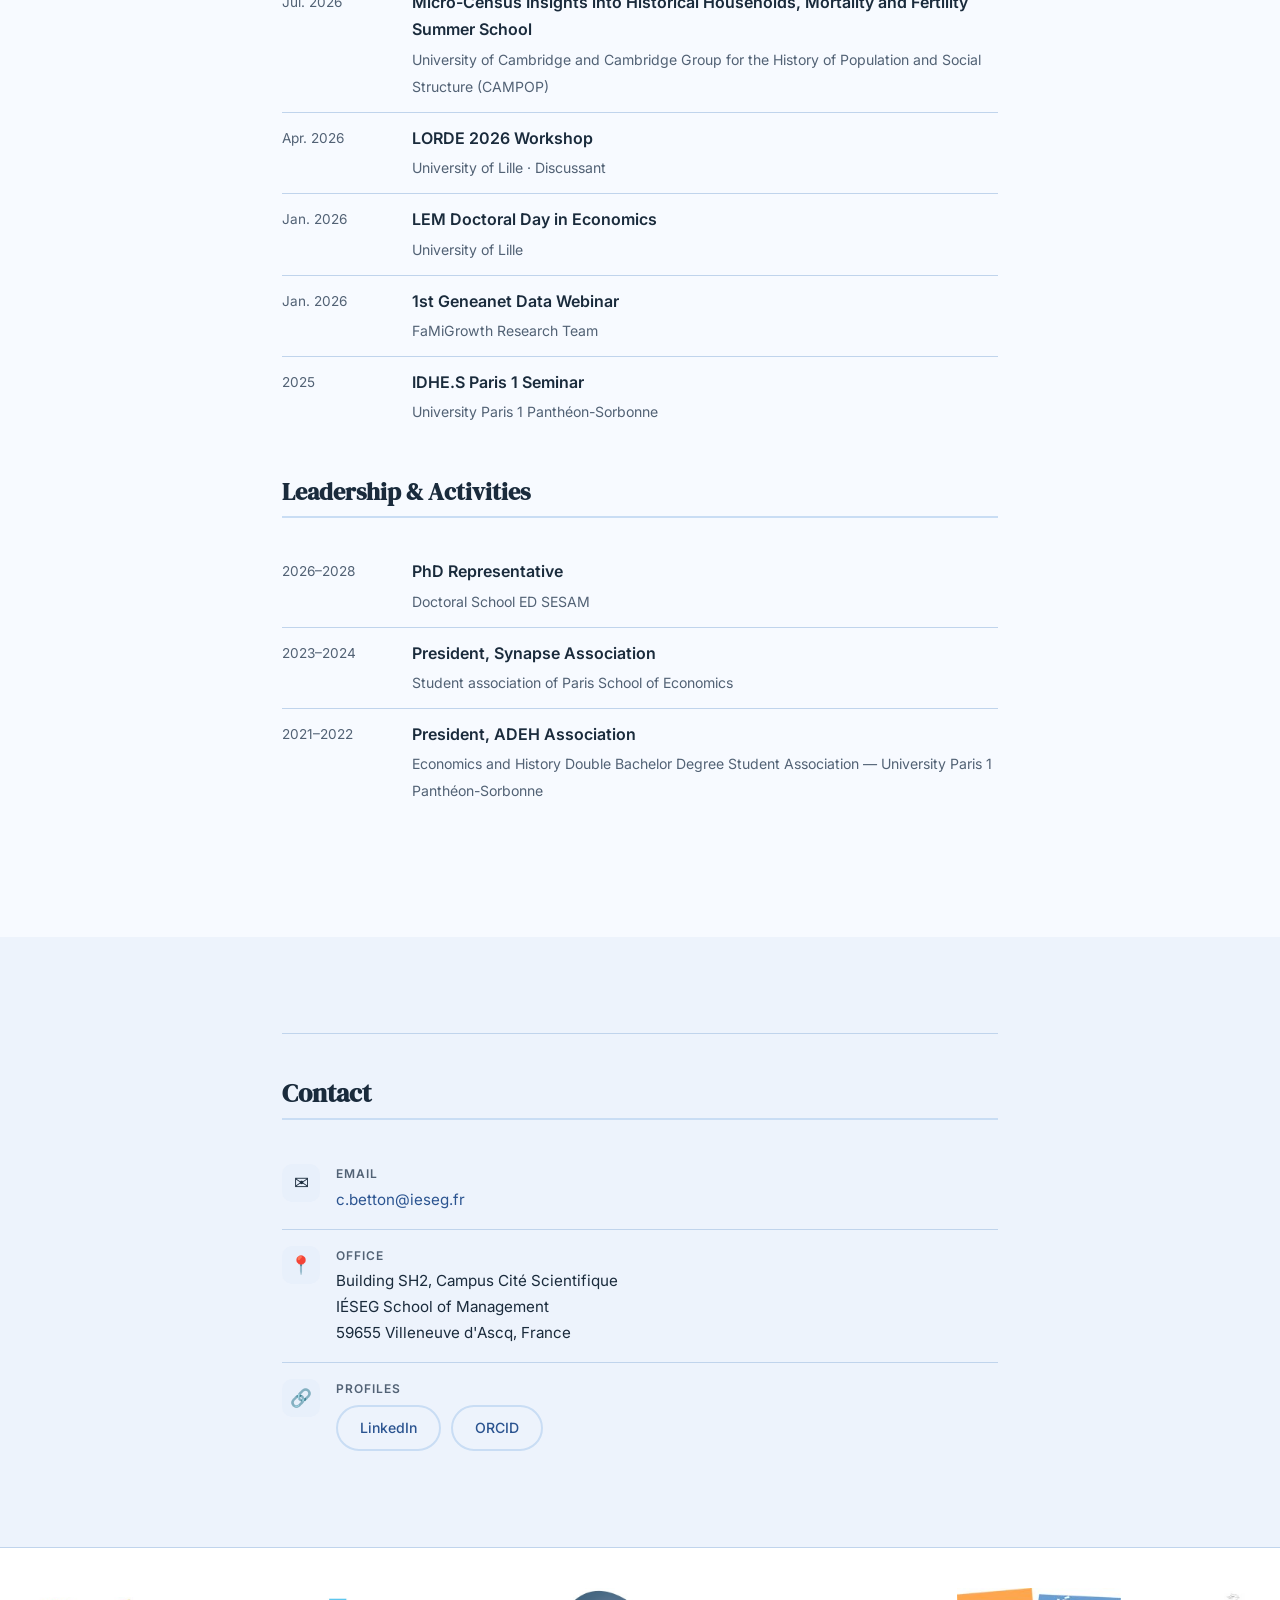
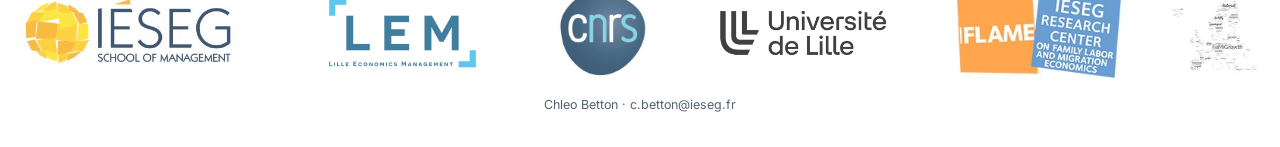
==== commit 9e94a84e: "Update 6 index.html" ====
--- a/index.html
+++ b/index.html
@@ -93,20 +93,20 @@
           <span style="font-size: 0.9rem;">Discussant at LORDE 2026 Workshop, Lille, France.</span>
         </div>
         <div style="display: grid; grid-template-columns: 110px 1fr; gap: 0 20px; padding: 14px 0; border-bottom: 1px solid var(--border);">
-          <span style="font-size: 0.85rem; color: var(--text-muted);">2026</span>
+          <span style="font-size: 0.85rem; color: var(--text-muted);">Jan. 2026</span>
           <span style="font-size: 0.9rem;">Presented at the LEM Doctoral Day in Economics, University of Lille.</span>
         </div>
         <div style="display: grid; grid-template-columns: 110px 1fr; gap: 0 20px; padding: 14px 0; border-bottom: 1px solid var(--border);">
-          <span style="font-size: 0.85rem; color: var(--text-muted);">2026</span>
-          <span style="font-size: 0.9rem;">Participated in the 1st Geneanet Data Webinar, FaMiGrowth Research Team.</span>
-        </div>
-        <div style="display: grid; grid-template-columns: 110px 1fr; gap: 0 20px; padding: 14px 0; border-bottom: 1px solid var(--border);">
-          <span style="font-size: 0.85rem; color: var(--text-muted);">2025</span>
-          <span style="font-size: 0.9rem;">Presented at the IDHE.S Paris 1 Seminar, University Paris 1 Panthéon-Sorbonne.</span>
+          <span style="font-size: 0.85rem; color: var(--text-muted);">Jan. 2026</span>
+          <span style="font-size: 0.9rem;">Presented at the 1st Geneanet Data Webinar, FaMiGrowth Research Team.</span>
         </div>
         <div style="display: grid; grid-template-columns: 110px 1fr; gap: 0 20px; padding: 14px 0; border-bottom: 1px solid var(--border);">
           <span style="font-size: 0.85rem; color: var(--text-muted);">Oct. 2025</span>
           <span style="font-size: 0.9rem;">Started PhD in Economics at IÉSEG School of Management and LEM-CNRS 9221, Lille.</span>
+        </div>
+        <div style="display: grid; grid-template-columns: 110px 1fr; gap: 0 20px; padding: 14px 0; border-bottom: 1px solid var(--border);">
+          <span style="font-size: 0.85rem; color: var(--text-muted);">May 2025</span>
+          <span style="font-size: 0.9rem;">Presented at the IDHE.S Paris 1 Seminar, University Paris 1 Panthéon-Sorbonne.</span>
         </div>
       </div>
 
@@ -310,7 +310,7 @@
           <span class="cv-year">Jul. 2026</span>
           <div class="cv-content">
           <strong>Micro-Census Insights into Historical Households, Mortality and Fertility Summer School</strong>
-          <span>Cambridge Group for the History of Population and Social Structure (CAMPOP)</span>
+          <span> University of Cambridge and Cambridge Group for the History of Population and Social Structure (CAMPOP)</span>
             </div>
           </div>
         
@@ -318,7 +318,7 @@
           <span class="cv-year">Apr. 2026</span>
           <div class="cv-content">
             <strong>LORDE 2026 Workshop</strong>
-            <span>Lille, France · Discussant</span>
+            <span>University of Lille · Discussant</span>
           </div>
         </div>
 
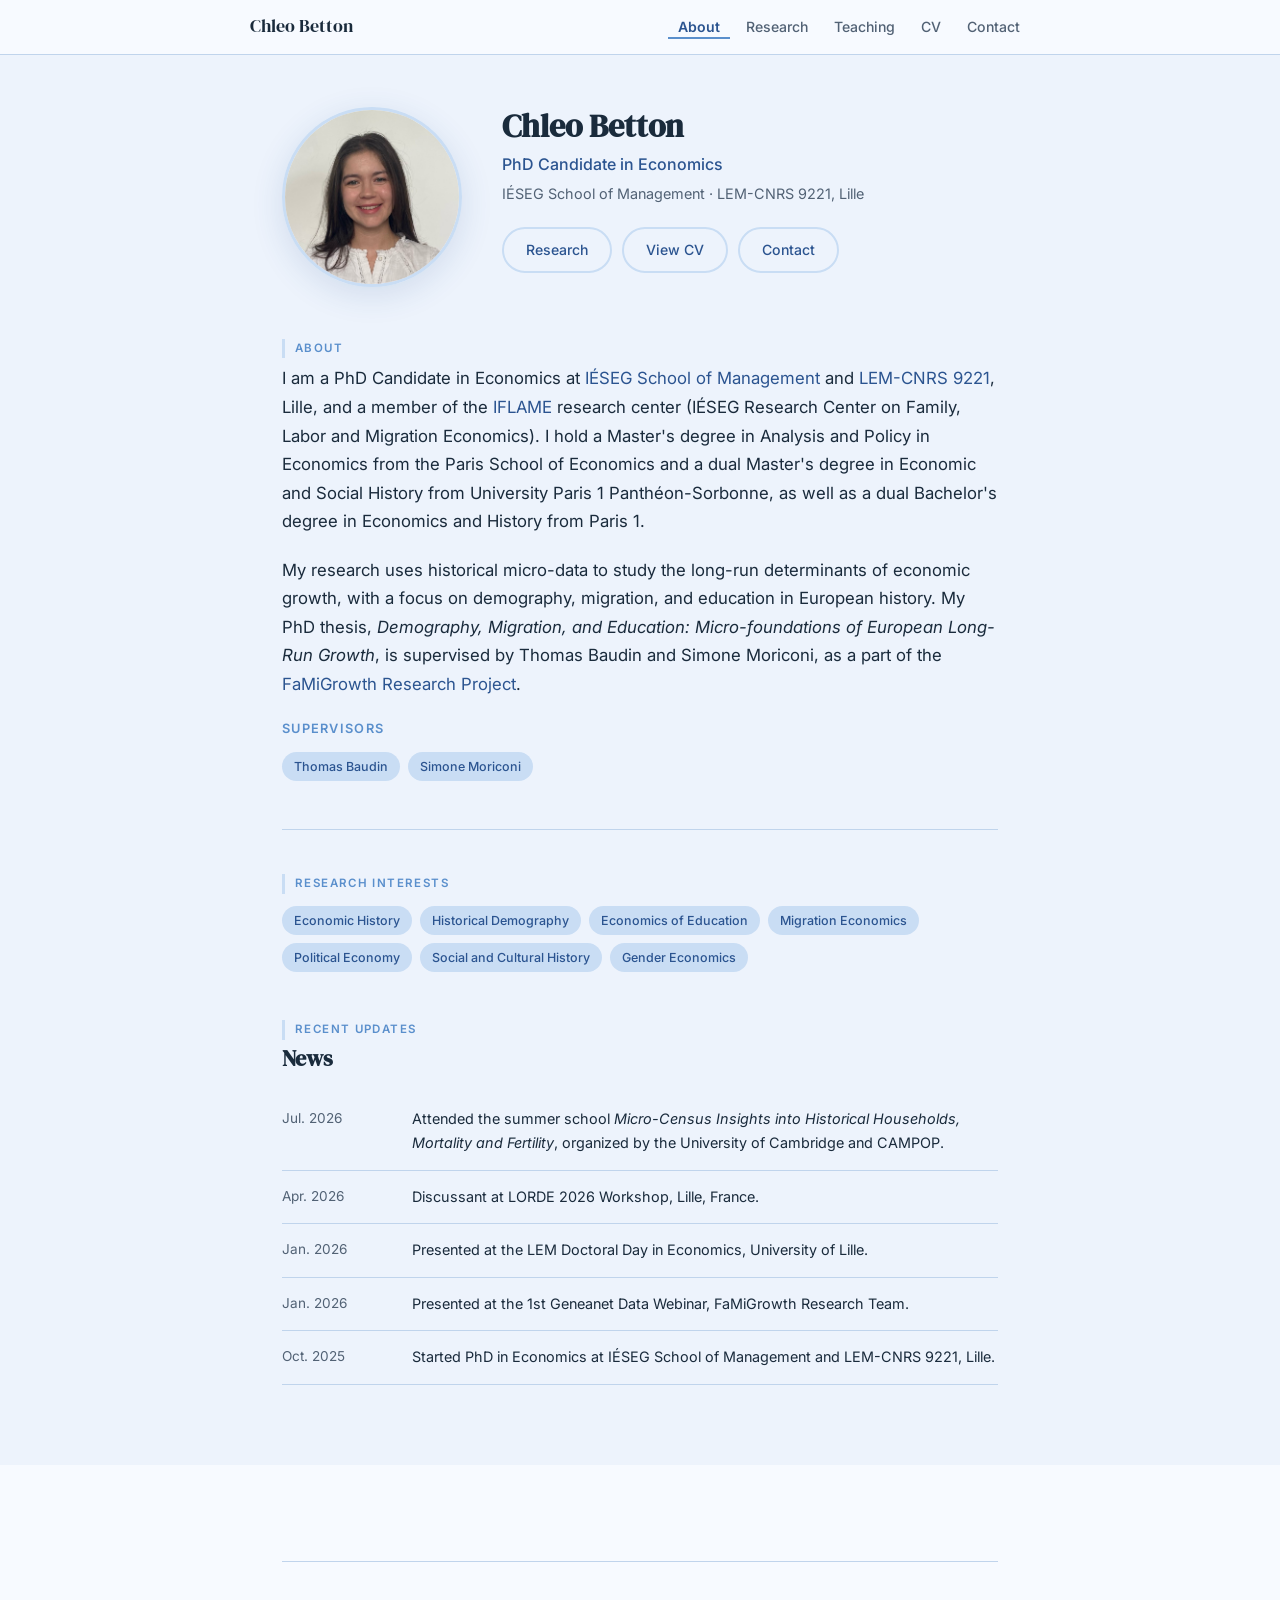
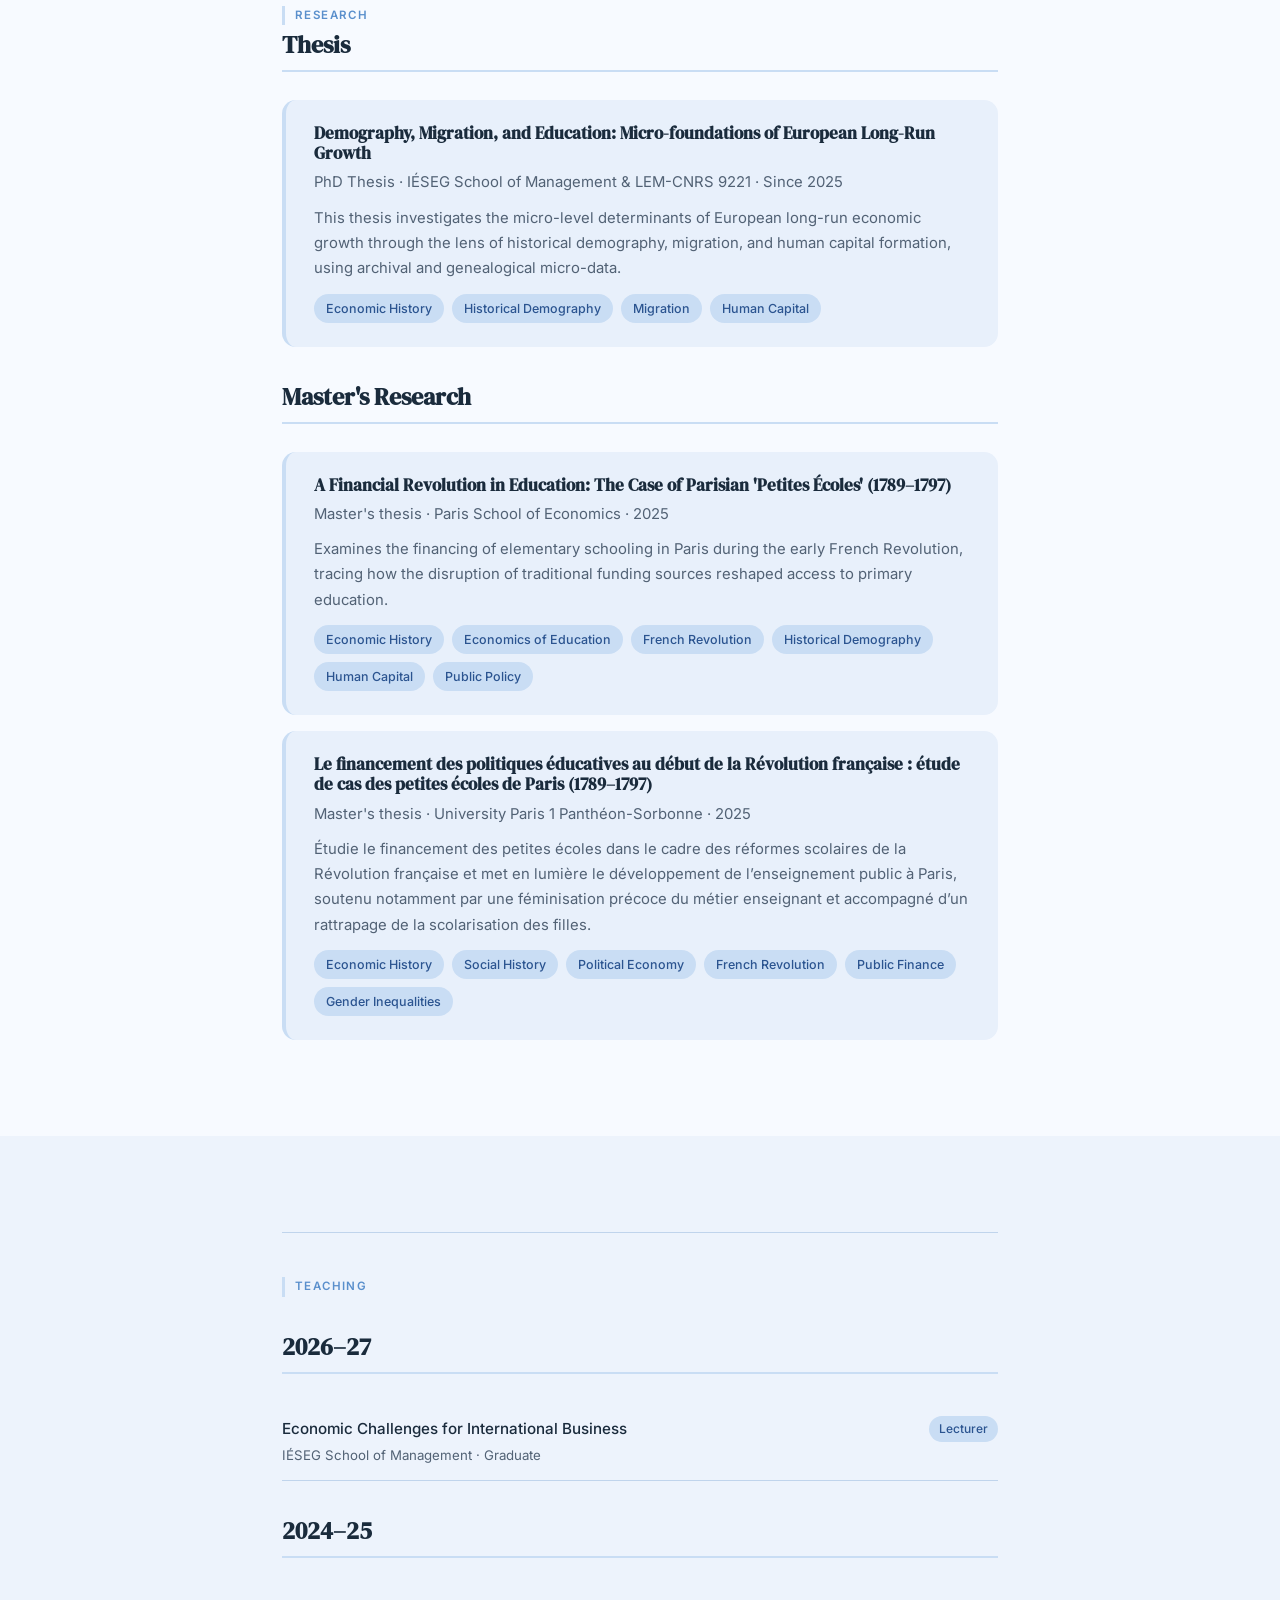
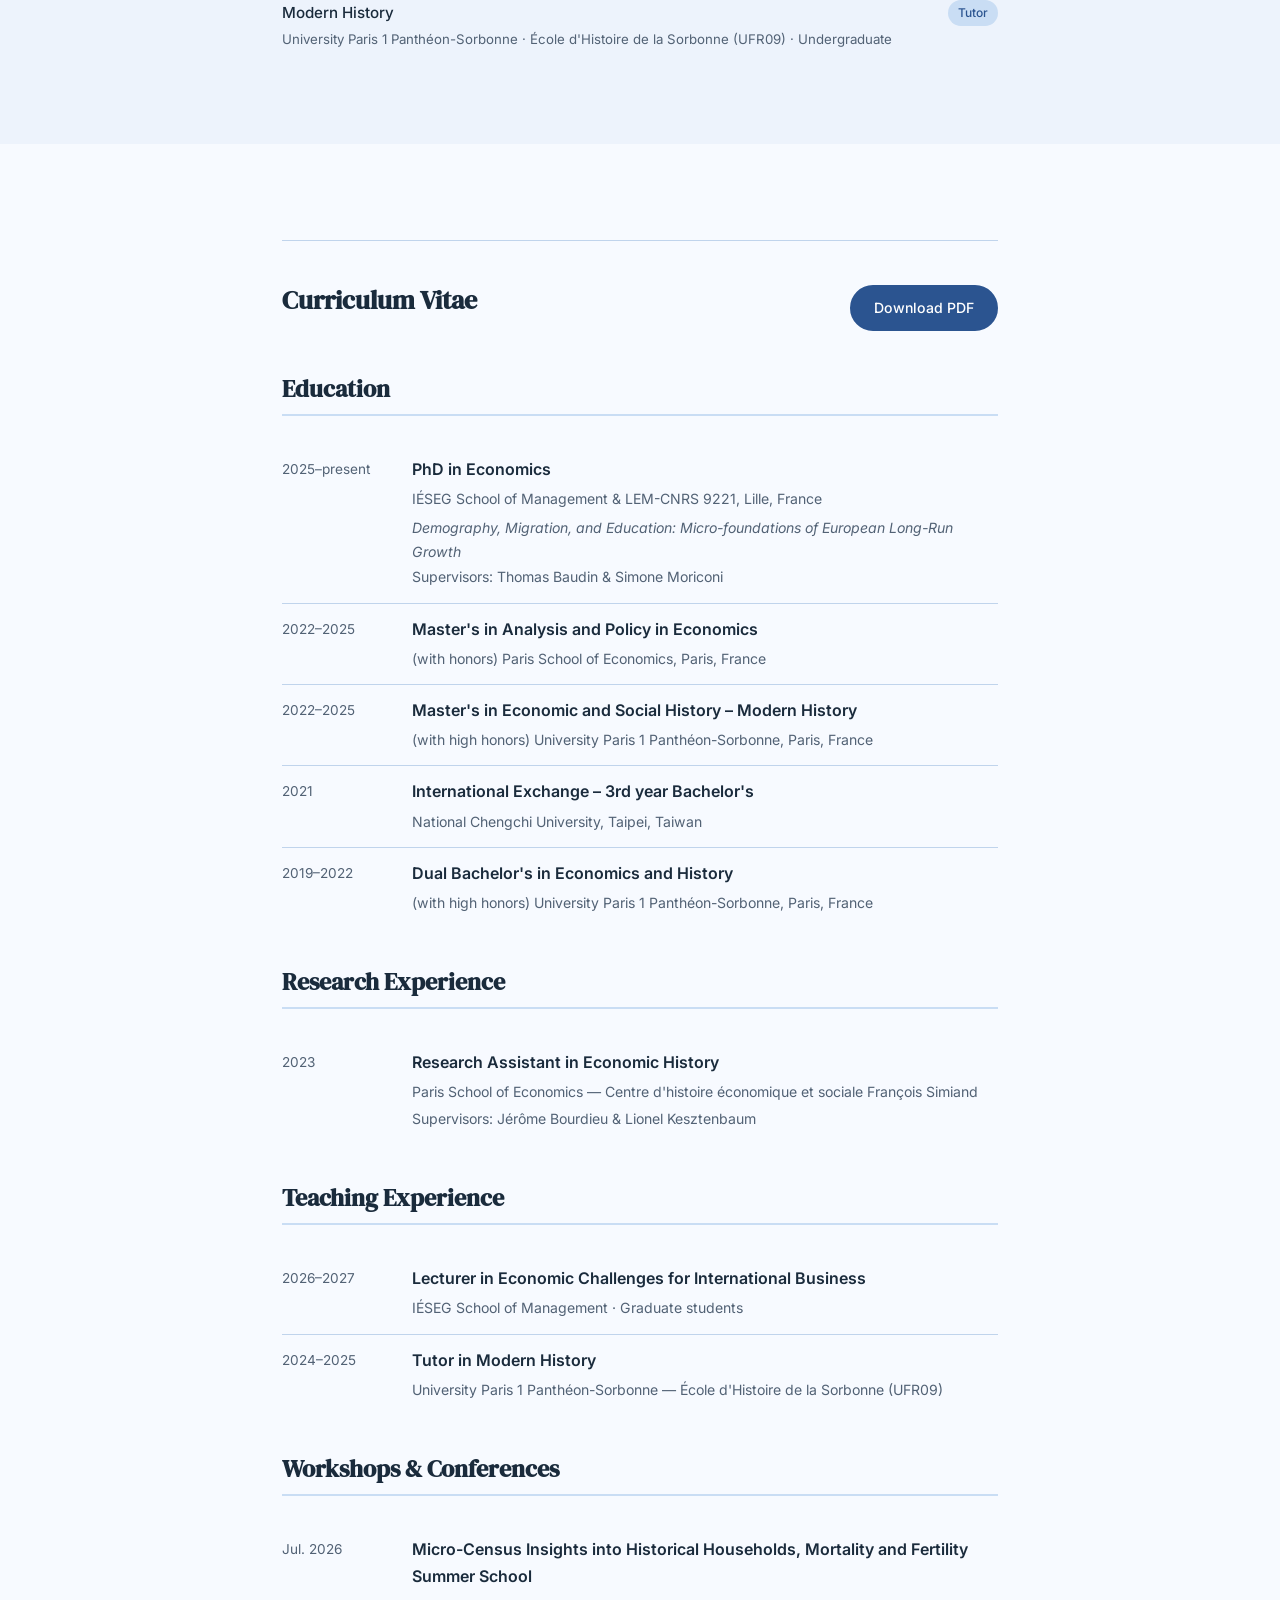
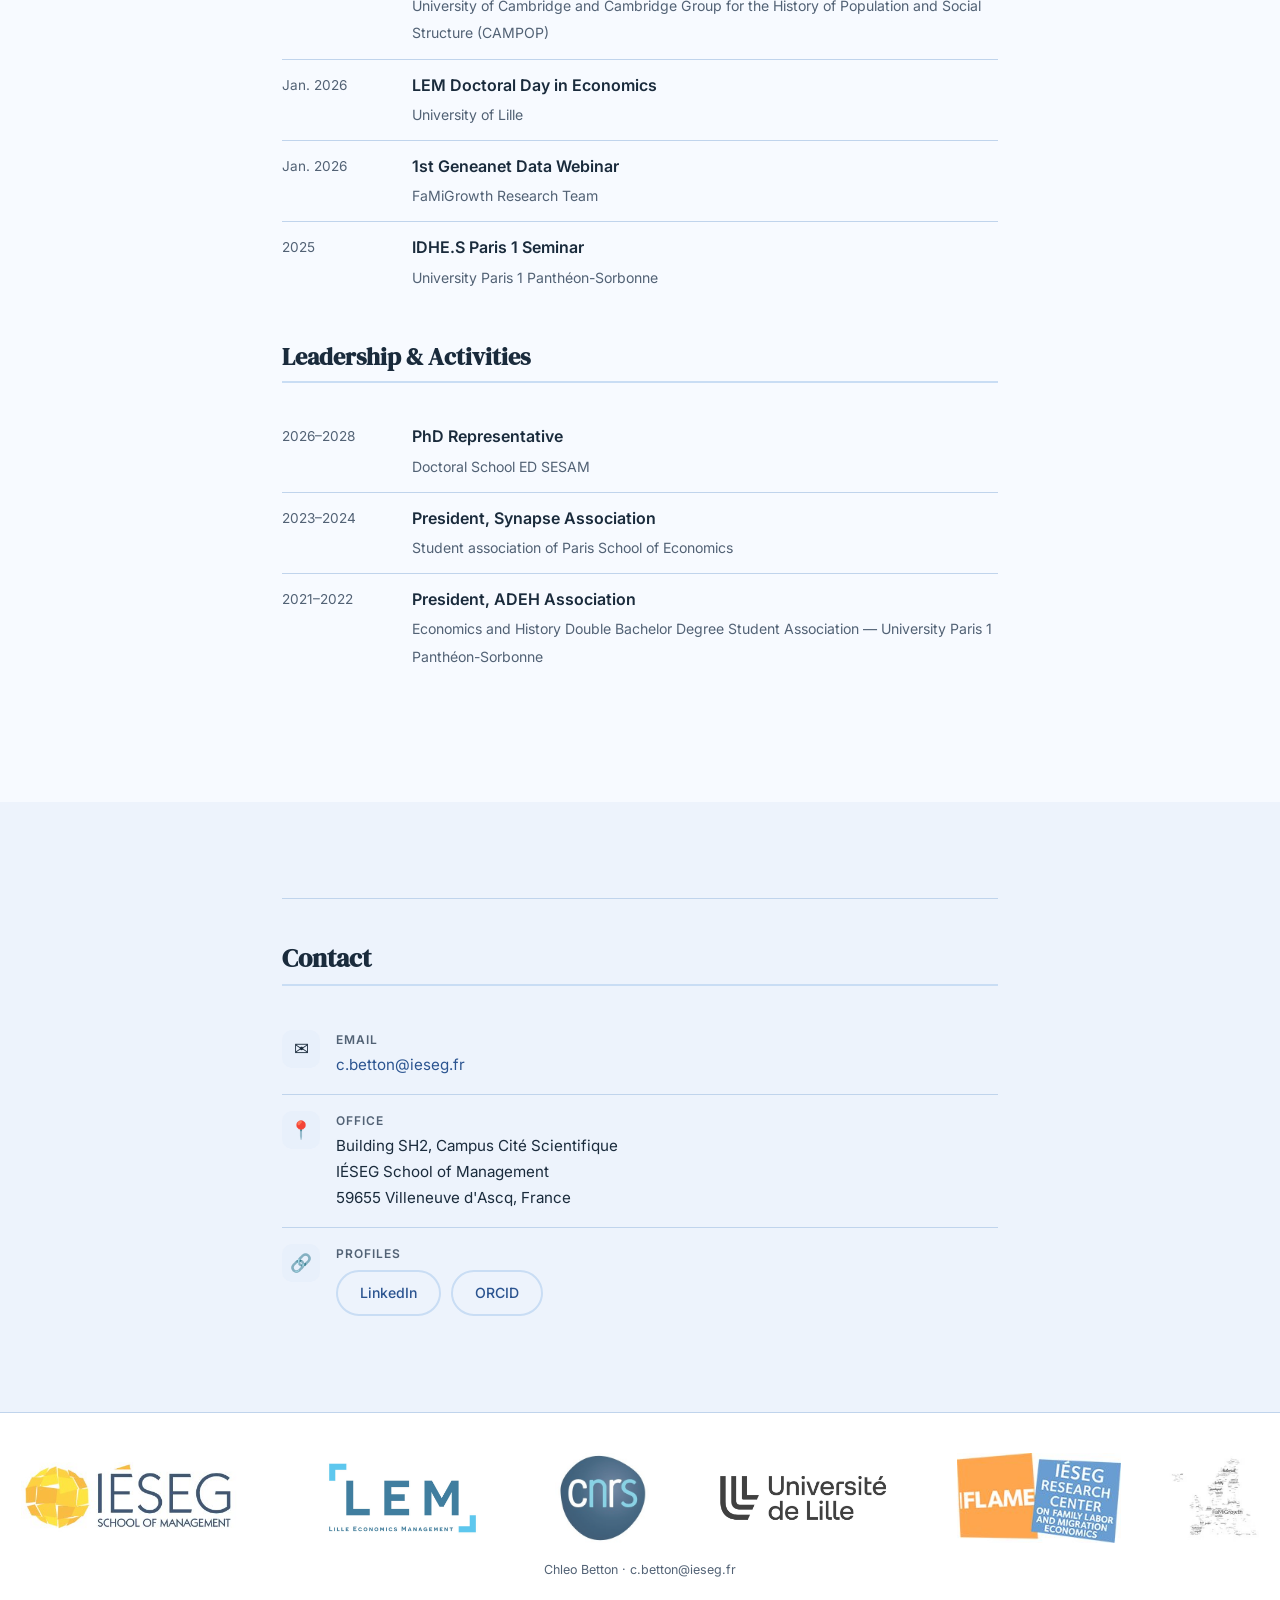
==== commit 82d64de7: "Update index.html" ====
--- a/index.html
+++ b/index.html
@@ -104,10 +104,6 @@
           <span style="font-size: 0.85rem; color: var(--text-muted);">Oct. 2025</span>
           <span style="font-size: 0.9rem;">Started PhD in Economics at IÉSEG School of Management and LEM-CNRS 9221, Lille.</span>
         </div>
-        <div style="display: grid; grid-template-columns: 110px 1fr; gap: 0 20px; padding: 14px 0; border-bottom: 1px solid var(--border);">
-          <span style="font-size: 0.85rem; color: var(--text-muted);">May 2025</span>
-          <span style="font-size: 0.9rem;">Presented at the IDHE.S Paris 1 Seminar, University Paris 1 Panthéon-Sorbonne.</span>
-        </div>
       </div>
 
     </main>
@@ -315,14 +311,6 @@
           </div>
         
         <div class="cv-entry">
-          <span class="cv-year">Apr. 2026</span>
-          <div class="cv-content">
-            <strong>LORDE 2026 Workshop</strong>
-            <span>University of Lille · Discussant</span>
-          </div>
-        </div>
-
-        <div class="cv-entry">
           <span class="cv-year">Jan. 2026</span>
           <div class="cv-content">
             <strong>LEM Doctoral Day in Economics</strong>
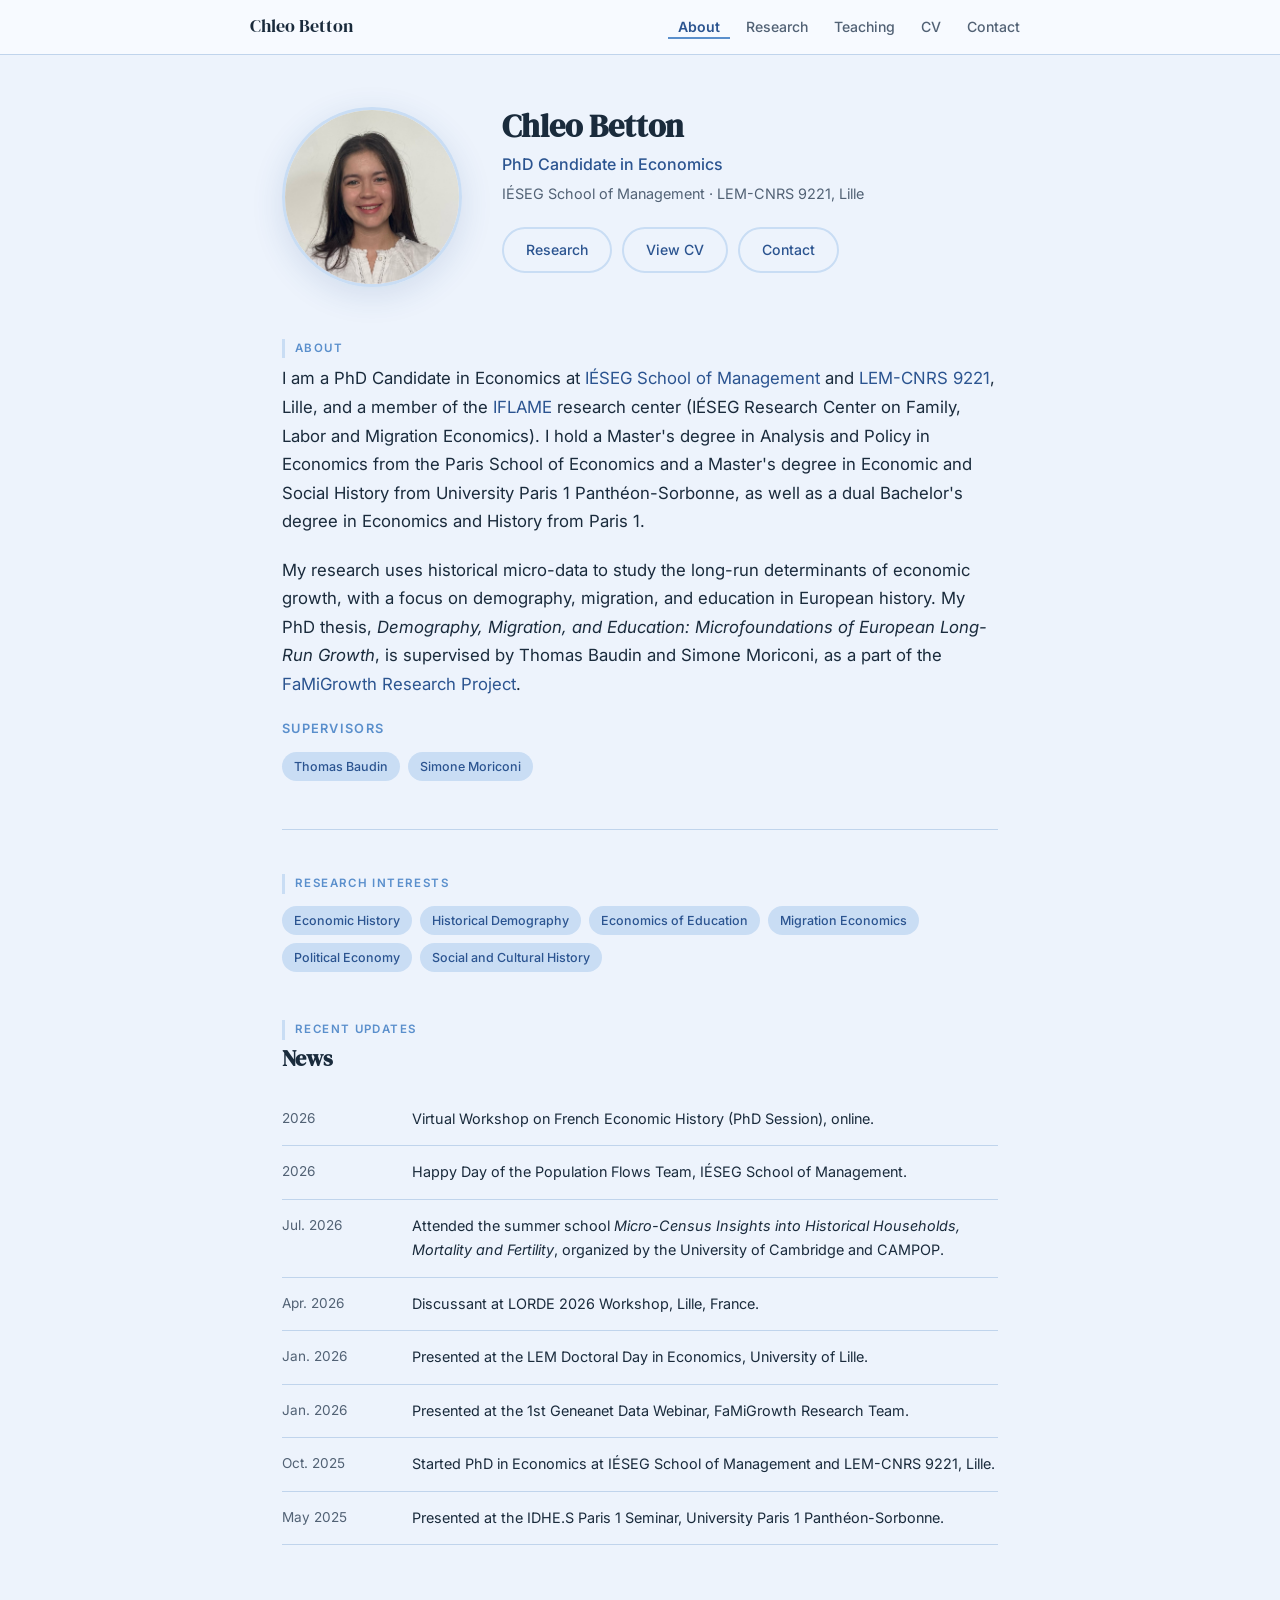
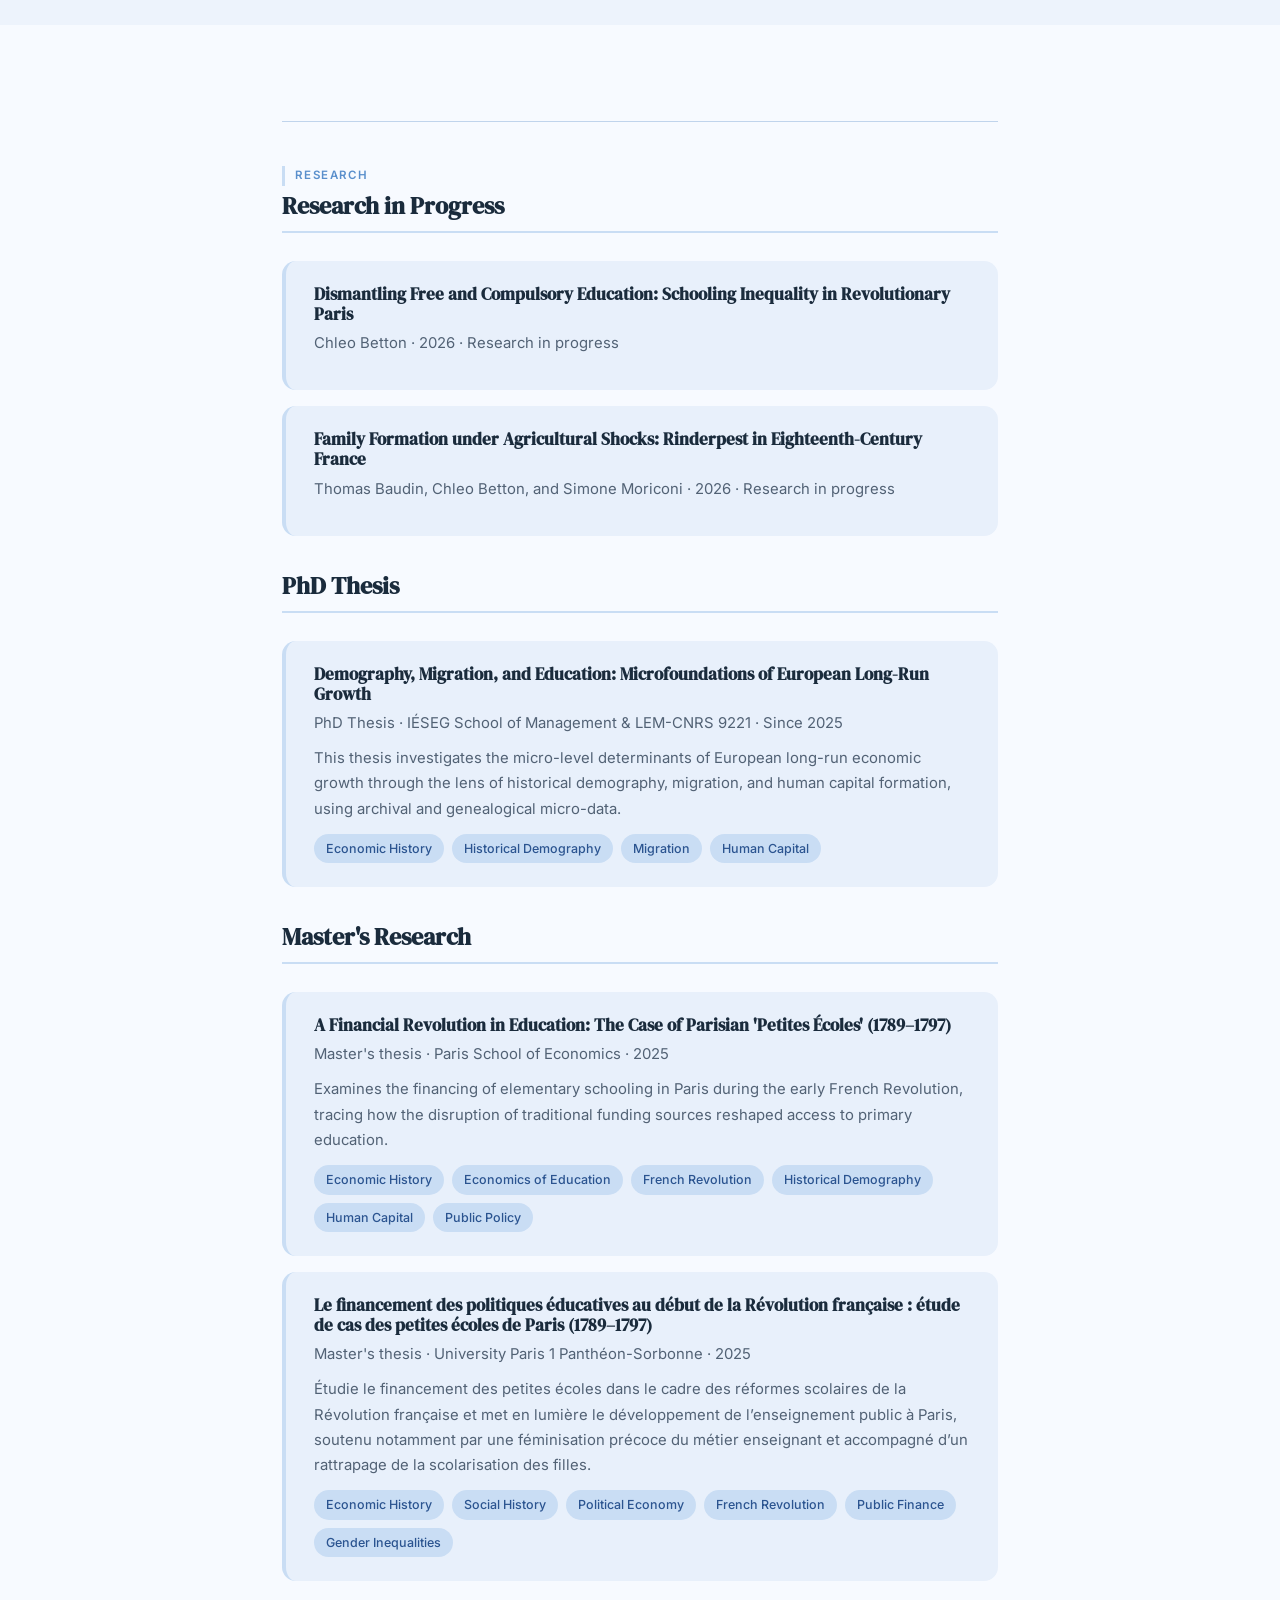
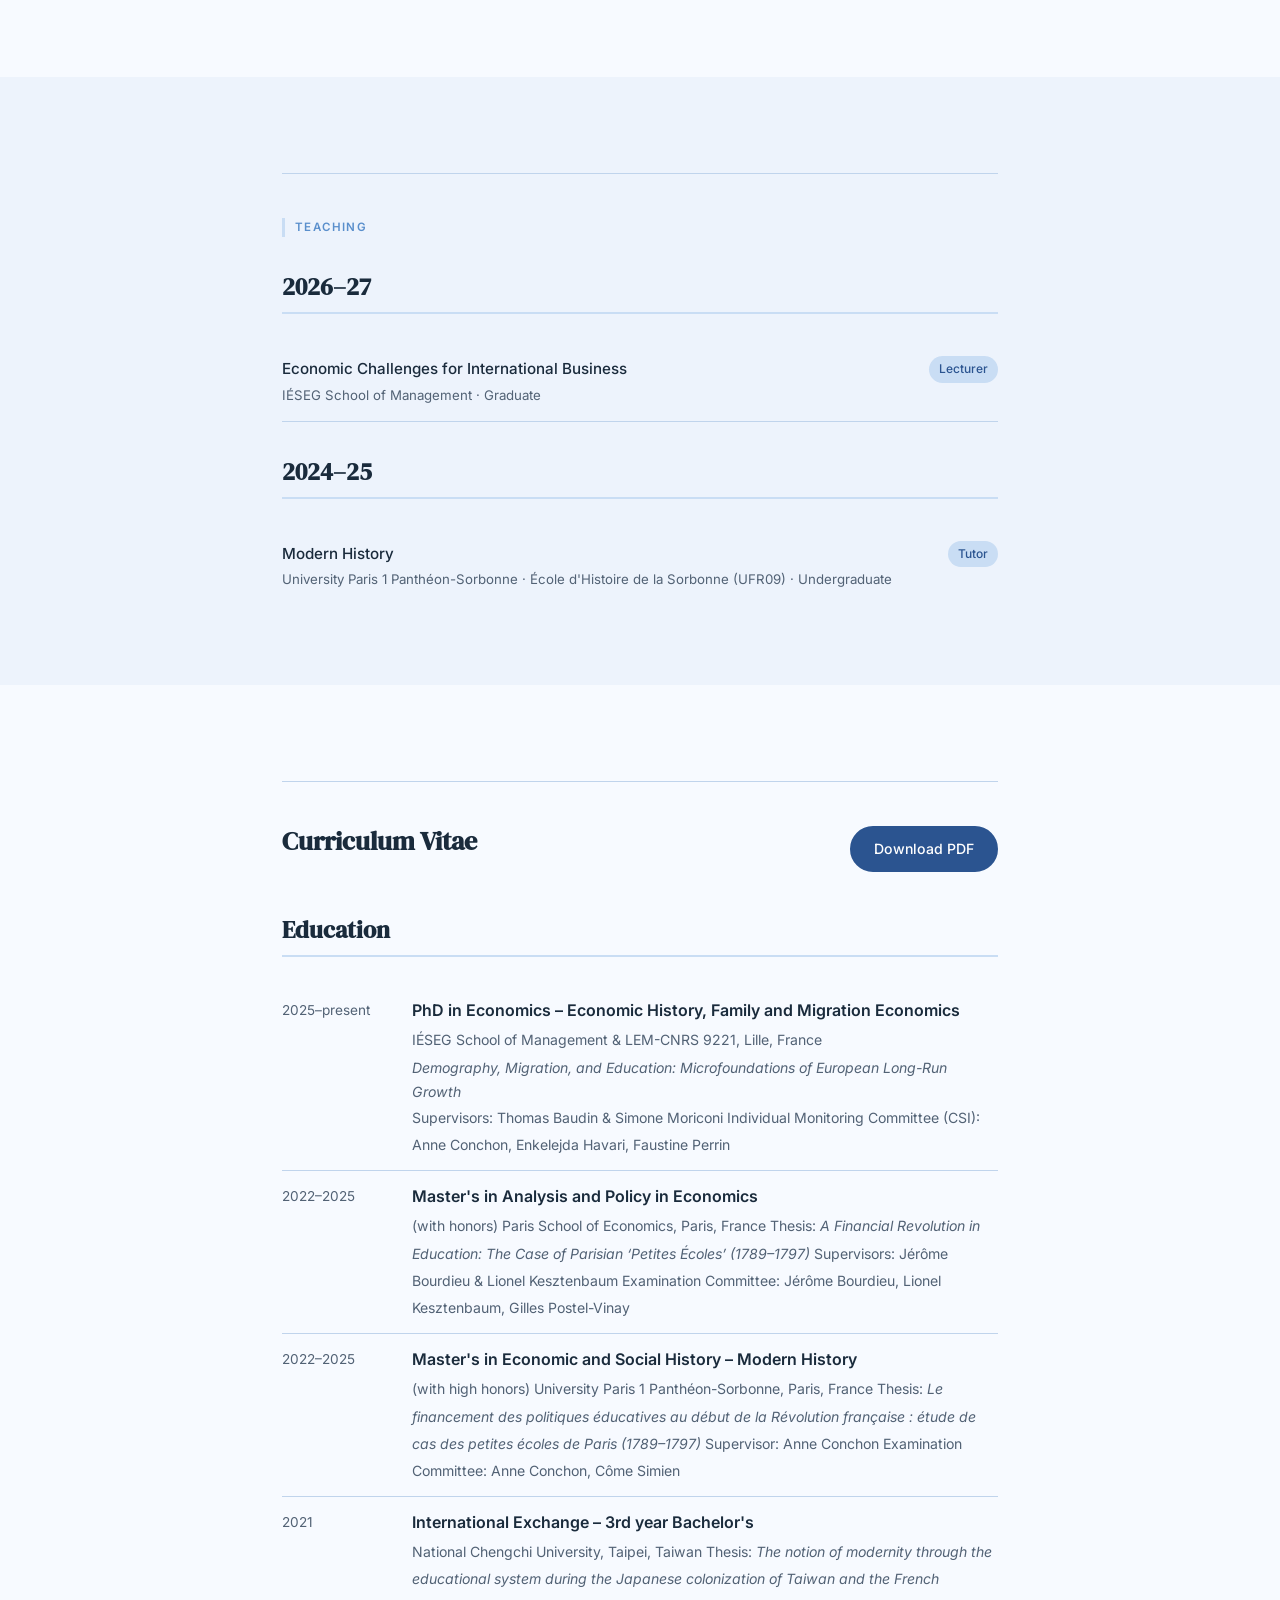
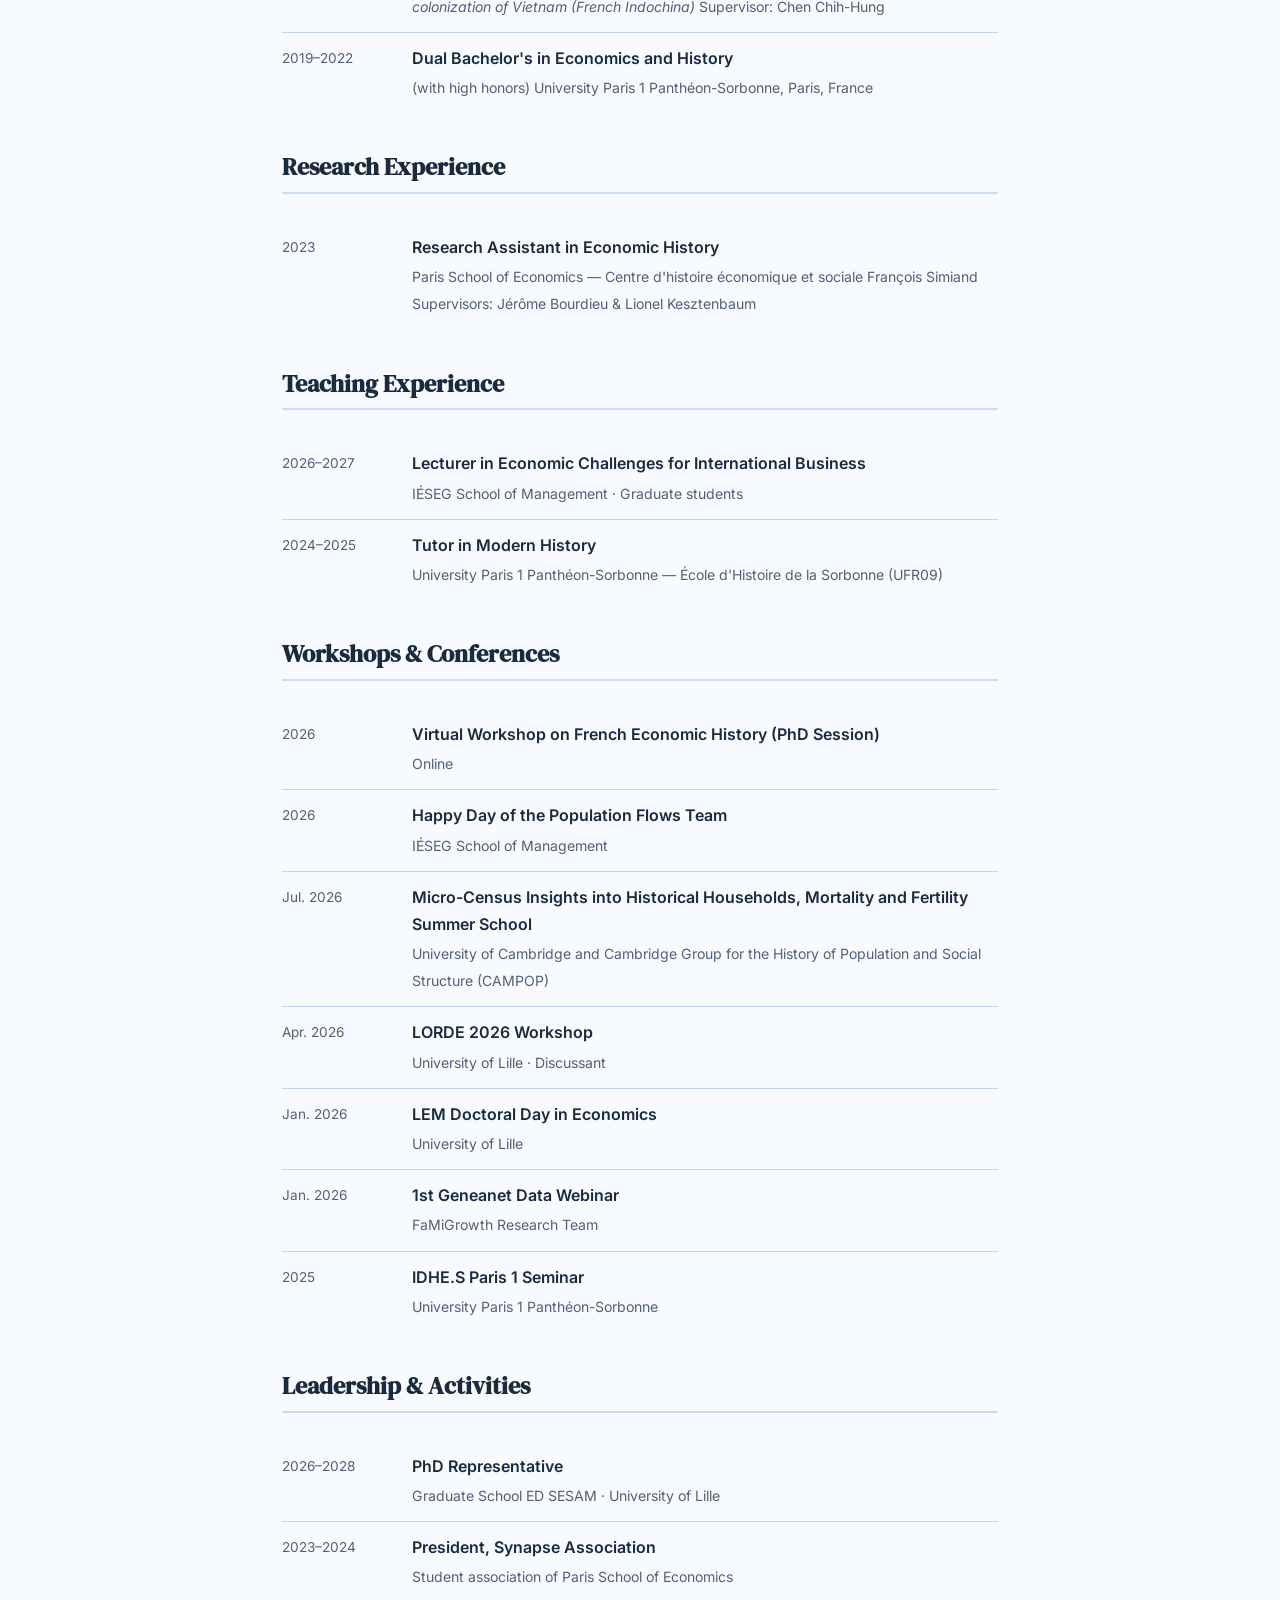
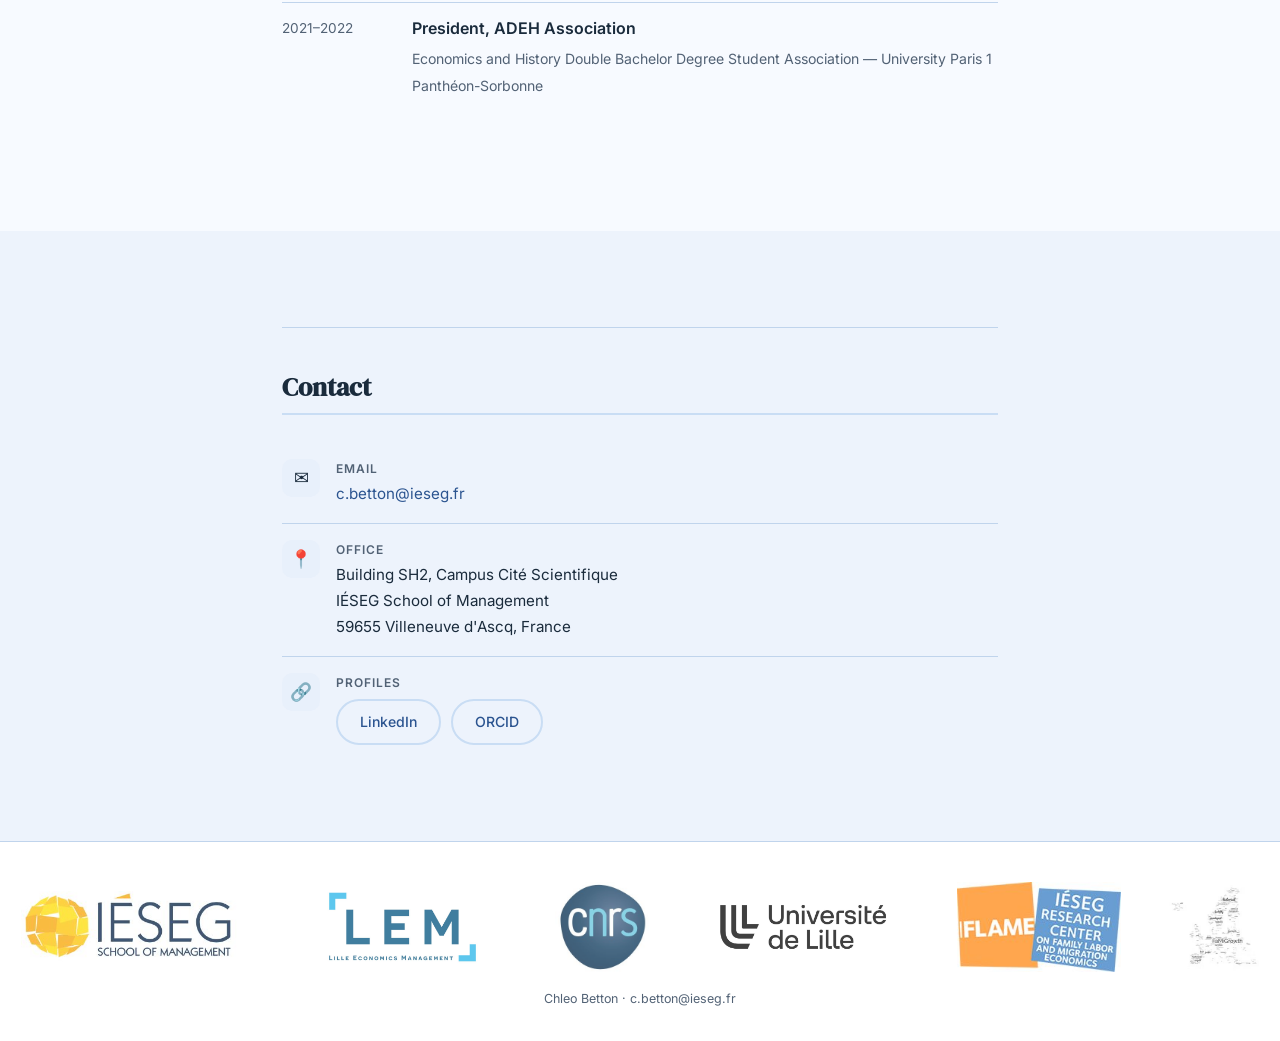
==== commit 4a9ac18f: "Update academic website from October 2026 CV" ====
--- a/index.html
+++ b/index.html
@@ -48,13 +48,13 @@
         <a href="https://iflame.ieseg.fr" target="_blank" rel="noopener">IFLAME</a> research center
         (IÉSEG Research Center on Family, Labor and Migration Economics).
         I hold a Master's degree in Analysis and Policy in Economics from the Paris School of Economics
-        and a dual Master's degree in Economic and Social History from University Paris 1 Panthéon-Sorbonne,
+        and a Master's degree in Economic and Social History from University Paris 1 Panthéon-Sorbonne,
         as well as a dual Bachelor's degree in Economics and History from Paris 1.
       </p>
       <p style="margin-bottom: 20px; font-size: 1.05rem;">
         My research uses historical micro-data to study the long-run determinants of economic growth,
         with a focus on demography, migration, and education in European history.
-        My PhD thesis, <em>Demography, Migration, and Education: Micro-foundations of European Long-Run Growth</em>,
+        My PhD thesis, <em>Demography, Migration, and Education: Microfoundations of European Long-Run Growth</em>,
         is supervised by Thomas Baudin and Simone Moriconi, as a part of the <a href="https://www.anr-famigrowth.com" target="_blank" rel="noopener">FaMiGrowth Research Project</a>.
       </p>
 
@@ -74,13 +74,20 @@
         <span class="tag">Migration Economics</span>
         <span class="tag">Political Economy</span>
         <span class="tag">Social and Cultural History</span>
-        <span class="tag">Gender Economics</span>
       </div>
 
       <div class="section-label">Recent Updates</div>
       <h2 class="section-title" style="border: none; padding: 0; font-size: 1.4rem; margin-bottom: 20px;">News</h2>
 
       <div style="display: flex; flex-direction: column; gap: 0;">
+        <div style="display: grid; grid-template-columns: 110px 1fr; gap: 0 20px; padding: 14px 0; border-bottom: 1px solid var(--border);">
+          <span style="font-size: 0.85rem; color: var(--text-muted);">2026</span>
+          <span style="font-size: 0.9rem;">Virtual Workshop on French Economic History (PhD Session), online.</span>
+        </div>
+        <div style="display: grid; grid-template-columns: 110px 1fr; gap: 0 20px; padding: 14px 0; border-bottom: 1px solid var(--border);">
+          <span style="font-size: 0.85rem; color: var(--text-muted);">2026</span>
+          <span style="font-size: 0.9rem;">Happy Day of the Population Flows Team, IÉSEG School of Management.</span>
+        </div>
         <div style="display: grid; grid-template-columns: 110px 1fr; gap: 0 20px; padding: 14px 0; border-bottom: 1px solid var(--border);">
           <span style="font-size: 0.85rem; color: var(--text-muted);">Jul. 2026</span>
           <span style="font-size: 0.9rem;">Attended the summer school
@@ -104,6 +111,10 @@
           <span style="font-size: 0.85rem; color: var(--text-muted);">Oct. 2025</span>
           <span style="font-size: 0.9rem;">Started PhD in Economics at IÉSEG School of Management and LEM-CNRS 9221, Lille.</span>
         </div>
+        <div style="display: grid; grid-template-columns: 110px 1fr; gap: 0 20px; padding: 14px 0; border-bottom: 1px solid var(--border);">
+          <span style="font-size: 0.85rem; color: var(--text-muted);">May 2025</span>
+          <span style="font-size: 0.9rem;">Presented at the IDHE.S Paris 1 Seminar, University Paris 1 Panthéon-Sorbonne.</span>
+        </div>
       </div>
 
     </main>
@@ -117,10 +128,22 @@
 
       <!-- Research -->
       <div class="section-label">Research</div>
-      <h2 class="section-title">Thesis</h2>
+      <h2 class="section-title">Research in Progress</h2>
 
       <div class="card">
-        <h3>Demography, Migration, and Education: Micro-foundations of European Long-Run Growth</h3>
+        <h3>Dismantling Free and Compulsory Education: Schooling Inequality in Revolutionary Paris</h3>
+        <p class="card-meta">Chleo Betton · 2026 · Research in progress</p>
+      </div>
+
+      <div class="card">
+        <h3>Family Formation under Agricultural Shocks: Rinderpest in Eighteenth-Century France</h3>
+        <p class="card-meta">Thomas Baudin, Chleo Betton, and Simone Moriconi · 2026 · Research in progress</p>
+      </div>
+
+      <h2 class="section-title" style="margin-top: 36px;">PhD Thesis</h2>
+
+      <div class="card">
+        <h3>Demography, Migration, and Education: Microfoundations of European Long-Run Growth</h3>
         <p class="card-meta">PhD Thesis · IÉSEG School of Management &amp; LEM-CNRS 9221 · Since 2025</p>
         <p>
           This thesis investigates the micro-level determinants of European long-run economic growth through
@@ -226,10 +249,11 @@
         <div class="cv-entry">
           <span class="cv-year">2025–present</span>
           <div class="cv-content">
-            <strong>PhD in Economics</strong>
+            <strong>PhD in Economics – Economic History, Family and Migration Economics</strong>
             <span>IÉSEG School of Management &amp; LEM-CNRS 9221, Lille, France</span>
-            <span style="font-style: italic; display: block; margin-top: 3px;">Demography, Migration, and Education: Micro-foundations of European Long-Run Growth</span>
+            <span style="font-style: italic; display: block; margin-top: 3px;">Demography, Migration, and Education: Microfoundations of European Long-Run Growth</span>
             <span>Supervisors: Thomas Baudin &amp; Simone Moriconi</span>
+            <span>Individual Monitoring Committee (CSI): Anne Conchon, Enkelejda Havari, Faustine Perrin</span>
           </div>
         </div>
 
@@ -238,6 +262,9 @@
           <div class="cv-content">
             <strong>Master's in Analysis and Policy in Economics</strong> <span style="font-weight:400;">(with honors)</span>
             <span>Paris School of Economics, Paris, France</span>
+            <span>Thesis: <em>A Financial Revolution in Education: The Case of Parisian ‘Petites Écoles’ (1789–1797)</em></span>
+            <span>Supervisors: Jérôme Bourdieu &amp; Lionel Kesztenbaum</span>
+            <span>Examination Committee: Jérôme Bourdieu, Lionel Kesztenbaum, Gilles Postel-Vinay</span>
           </div>
         </div>
 
@@ -246,6 +273,9 @@
           <div class="cv-content">
             <strong>Master's in Economic and Social History – Modern History</strong> <span style="font-weight:400;">(with high honors)</span>
             <span>University Paris 1 Panthéon-Sorbonne, Paris, France</span>
+            <span>Thesis: <em>Le financement des politiques éducatives au début de la Révolution française : étude de cas des petites écoles de Paris (1789–1797)</em></span>
+            <span>Supervisor: Anne Conchon</span>
+            <span>Examination Committee: Anne Conchon, Côme Simien</span>
           </div>
         </div>
 
@@ -254,6 +284,8 @@
           <div class="cv-content">
             <strong>International Exchange – 3rd year Bachelor's</strong>
             <span>National Chengchi University, Taipei, Taiwan</span>
+            <span>Thesis: <em>The notion of modernity through the educational system during the Japanese colonization of Taiwan and the French colonization of Vietnam (French Indochina)</em></span>
+            <span>Supervisor: Chen Chih-Hung</span>
           </div>
         </div>
 
@@ -303,6 +335,22 @@
         <h2 class="section-title">Workshops &amp; Conferences</h2>
 
         <div class="cv-entry">
+          <span class="cv-year">2026</span>
+          <div class="cv-content">
+            <strong>Virtual Workshop on French Economic History (PhD Session)</strong>
+            <span>Online</span>
+          </div>
+        </div>
+
+        <div class="cv-entry">
+          <span class="cv-year">2026</span>
+          <div class="cv-content">
+            <strong>Happy Day of the Population Flows Team</strong>
+            <span>IÉSEG School of Management</span>
+          </div>
+        </div>
+
+        <div class="cv-entry">
           <span class="cv-year">Jul. 2026</span>
           <div class="cv-content">
           <strong>Micro-Census Insights into Historical Households, Mortality and Fertility Summer School</strong>
@@ -311,6 +359,14 @@
           </div>
         
         <div class="cv-entry">
+          <span class="cv-year">Apr. 2026</span>
+          <div class="cv-content">
+            <strong>LORDE 2026 Workshop</strong>
+            <span>University of Lille · Discussant</span>
+          </div>
+        </div>
+
+        <div class="cv-entry">
           <span class="cv-year">Jan. 2026</span>
           <div class="cv-content">
             <strong>LEM Doctoral Day in Economics</strong>
@@ -342,7 +398,7 @@
           <span class="cv-year">2026–2028</span>
           <div class="cv-content">
             <strong>PhD Representative</strong>
-            <span>Doctoral School ED SESAM</span>
+            <span>Graduate School ED SESAM · University of Lille</span>
           </div>
         </div>
 
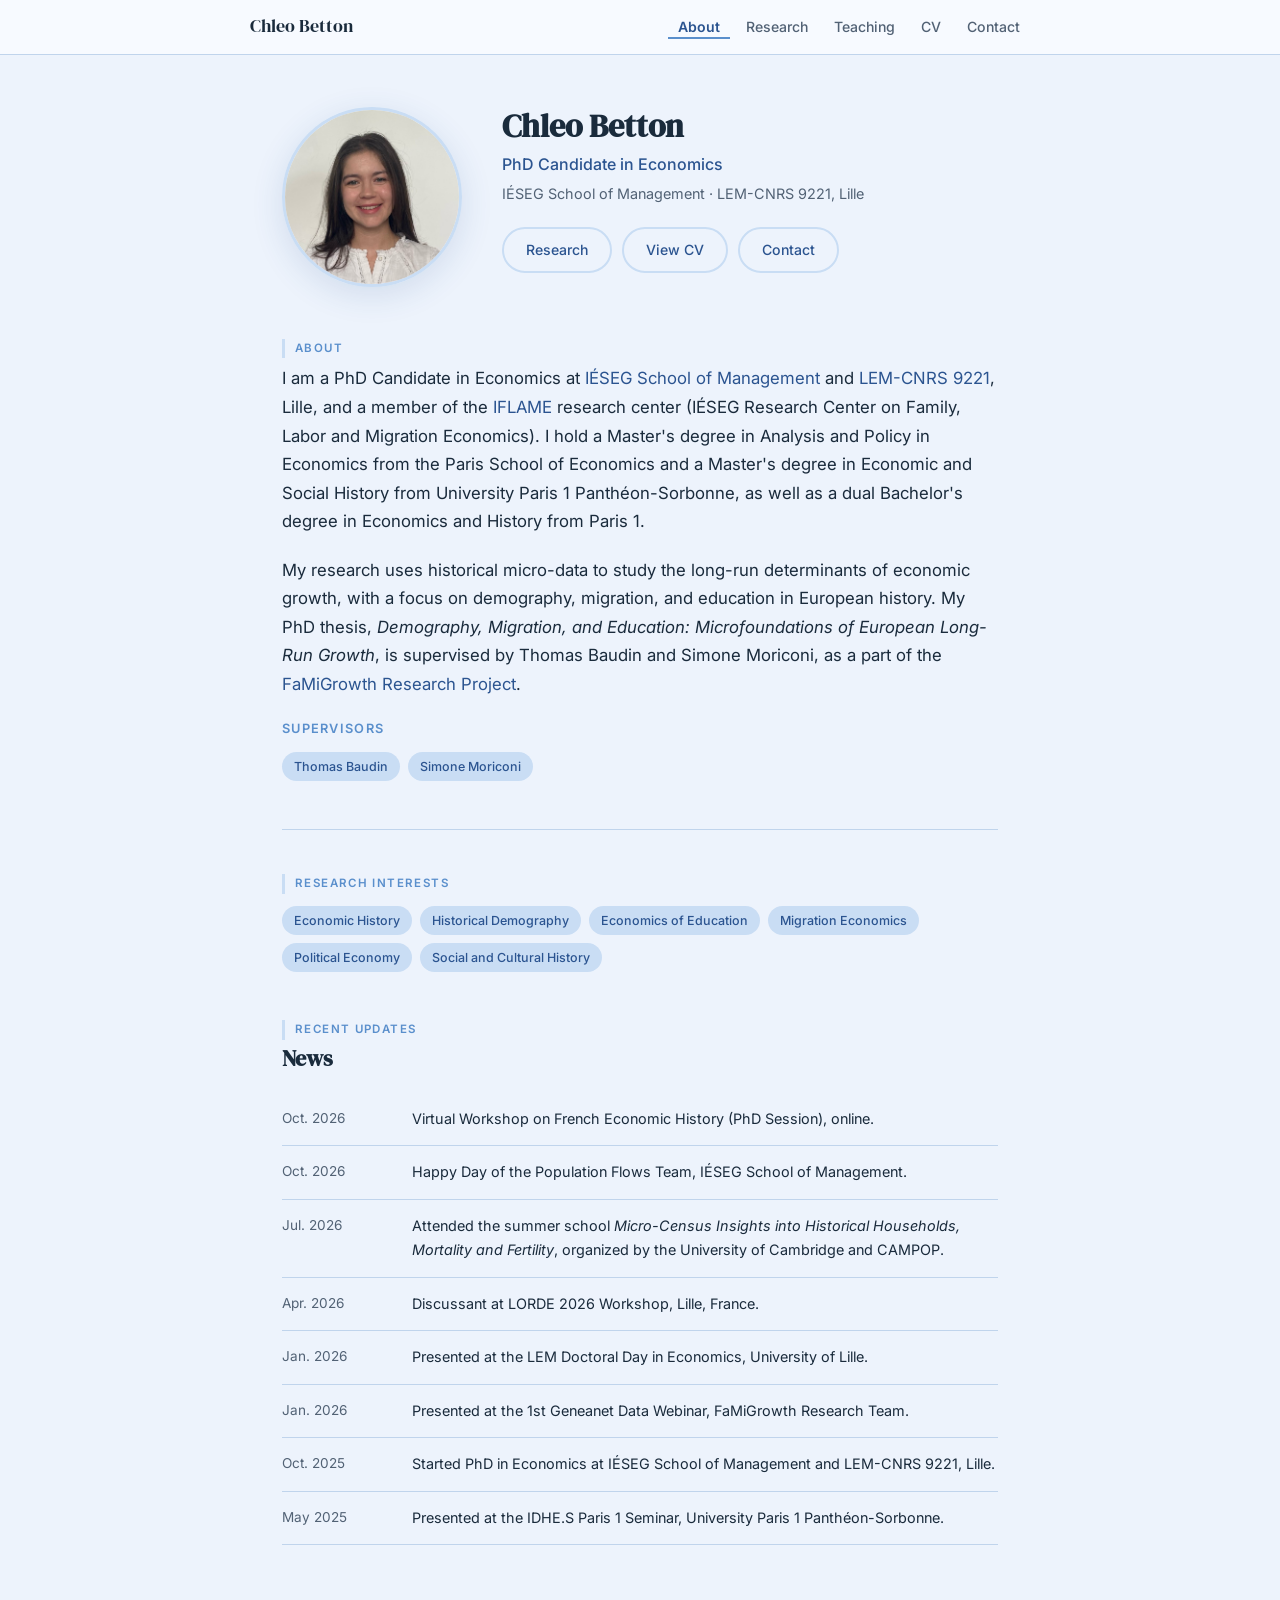
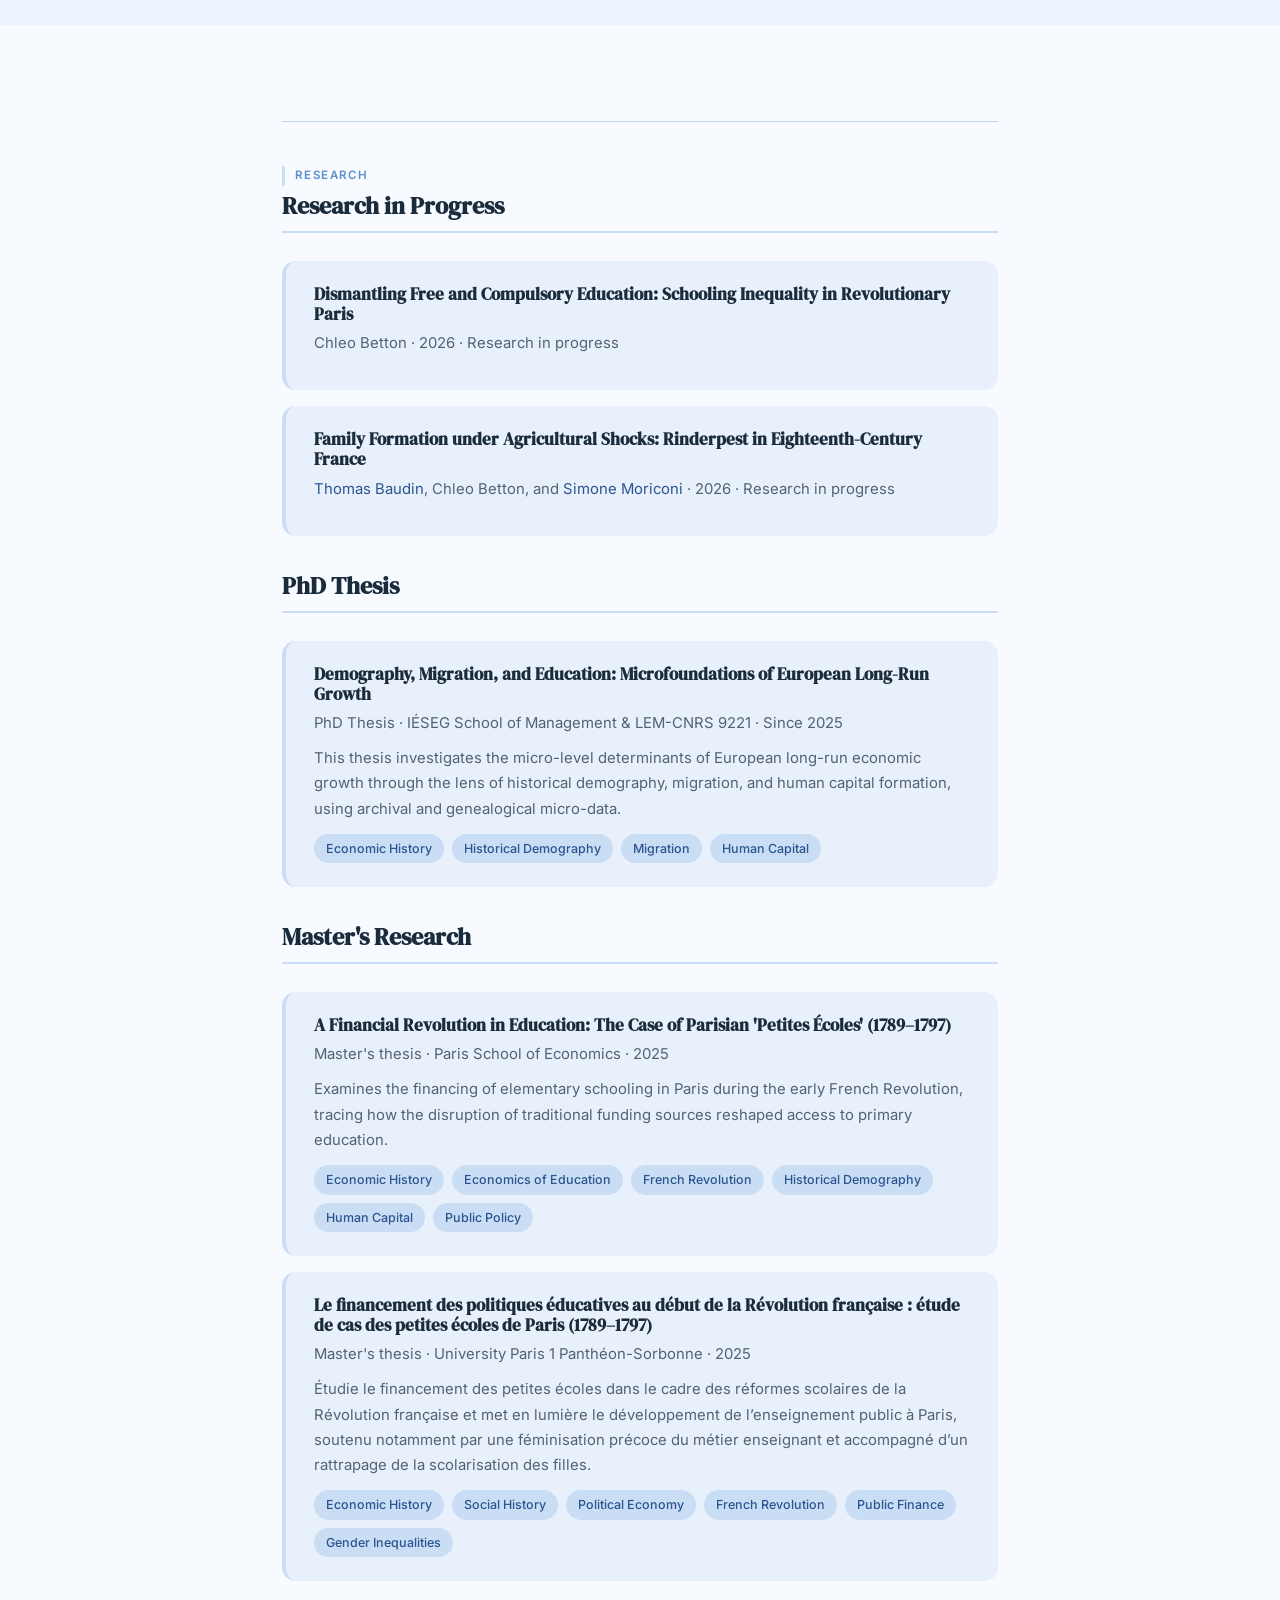
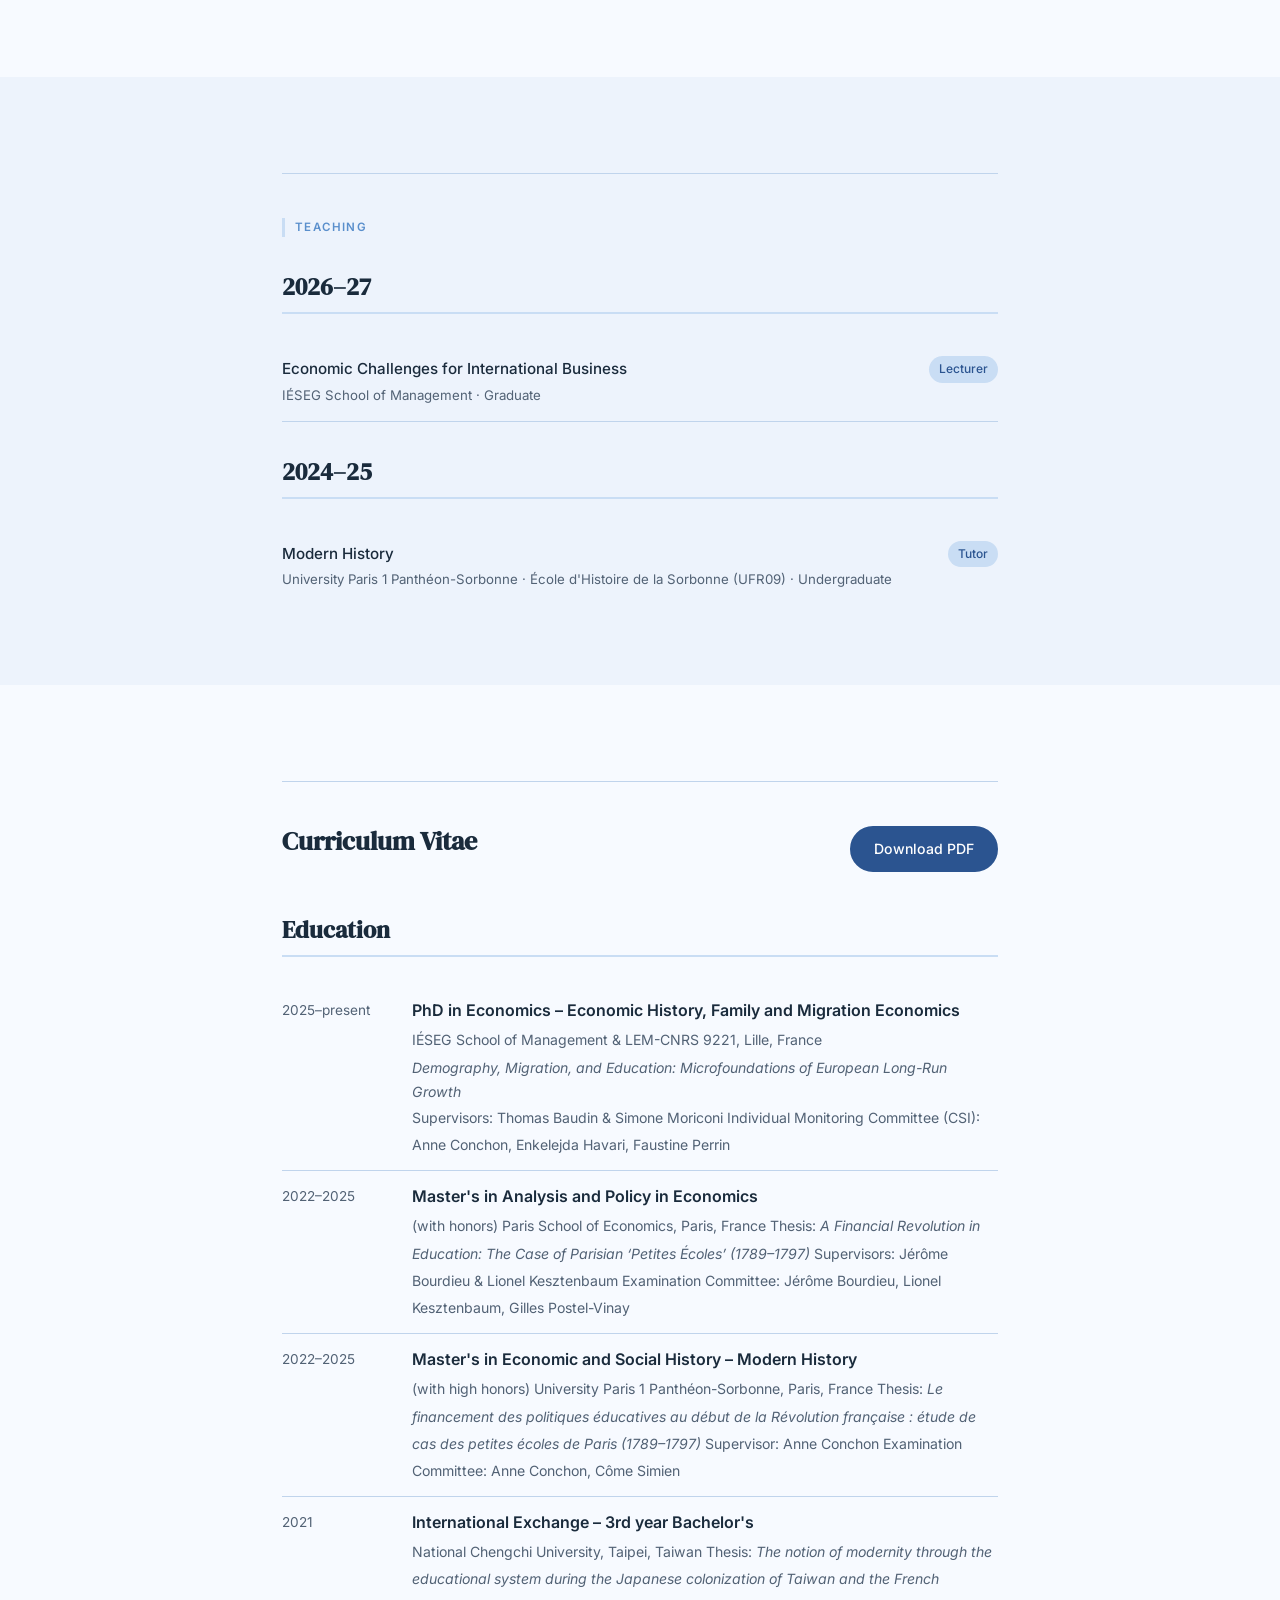
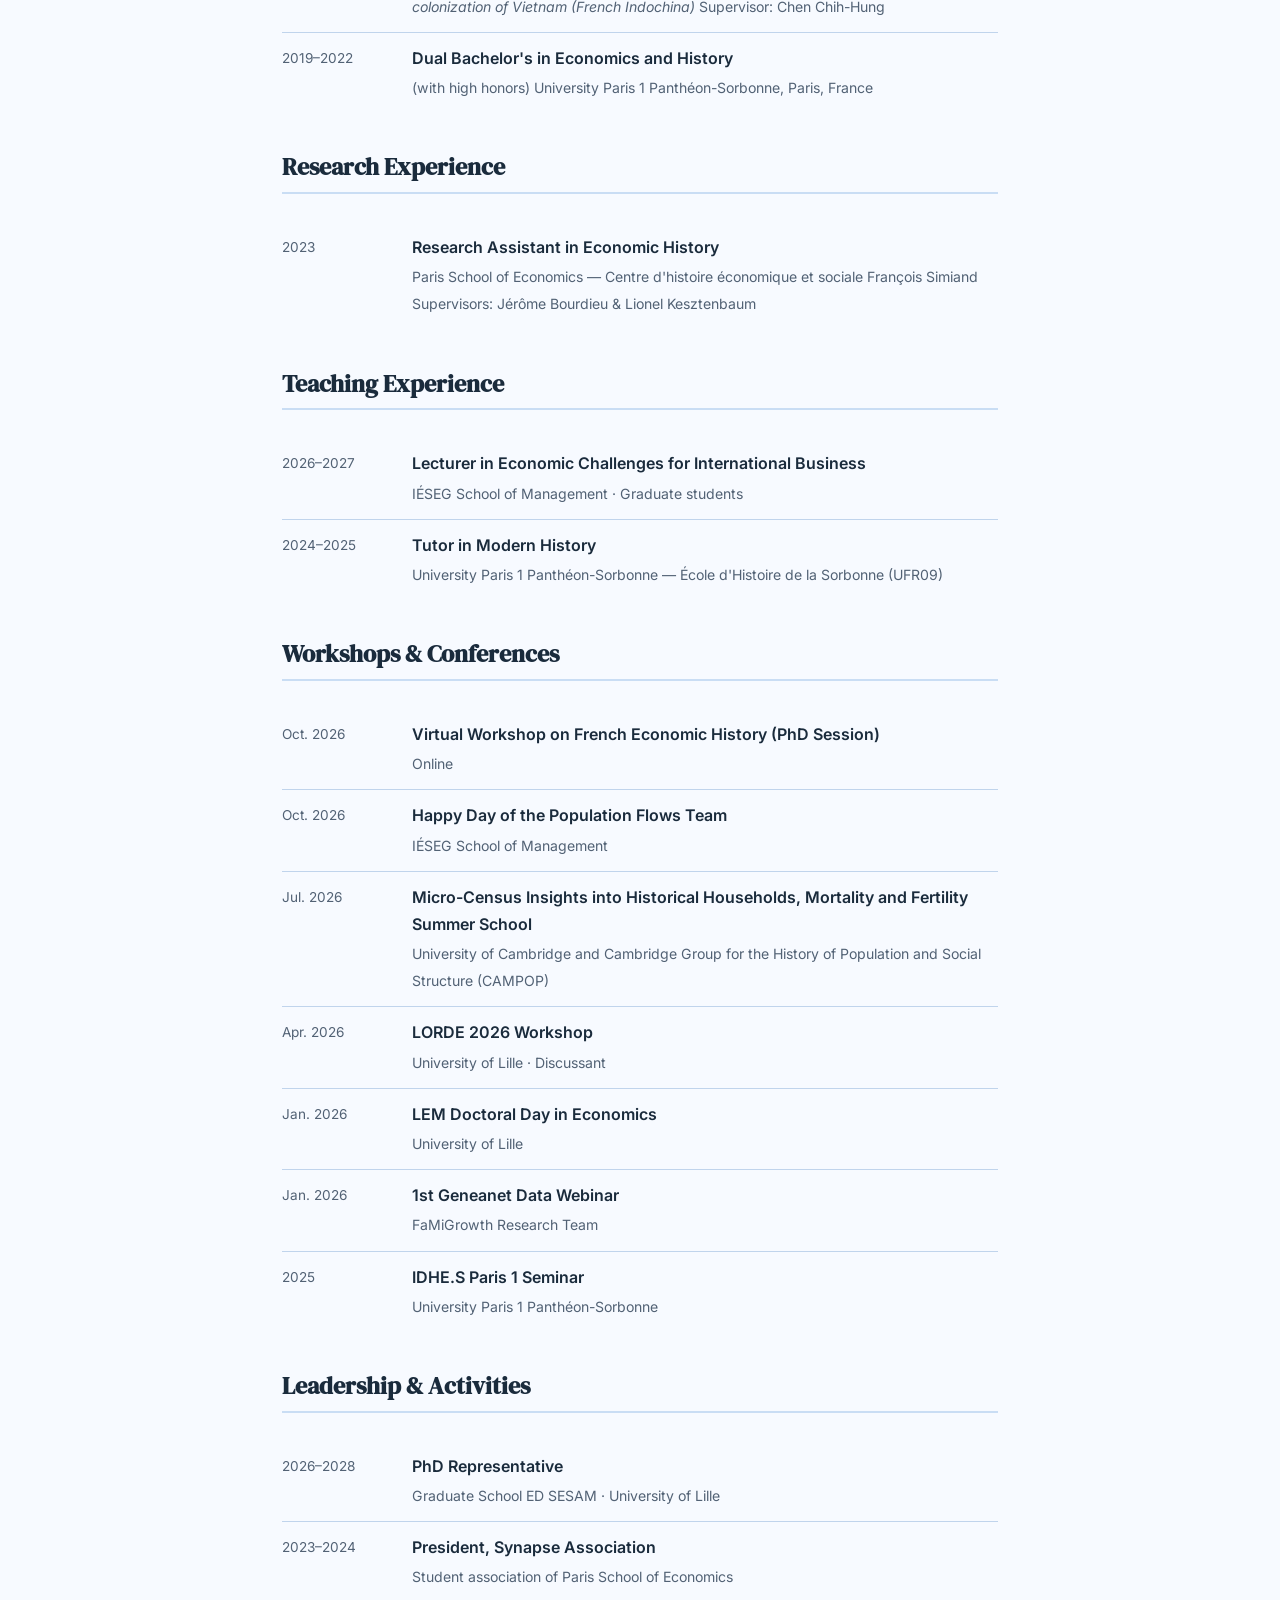
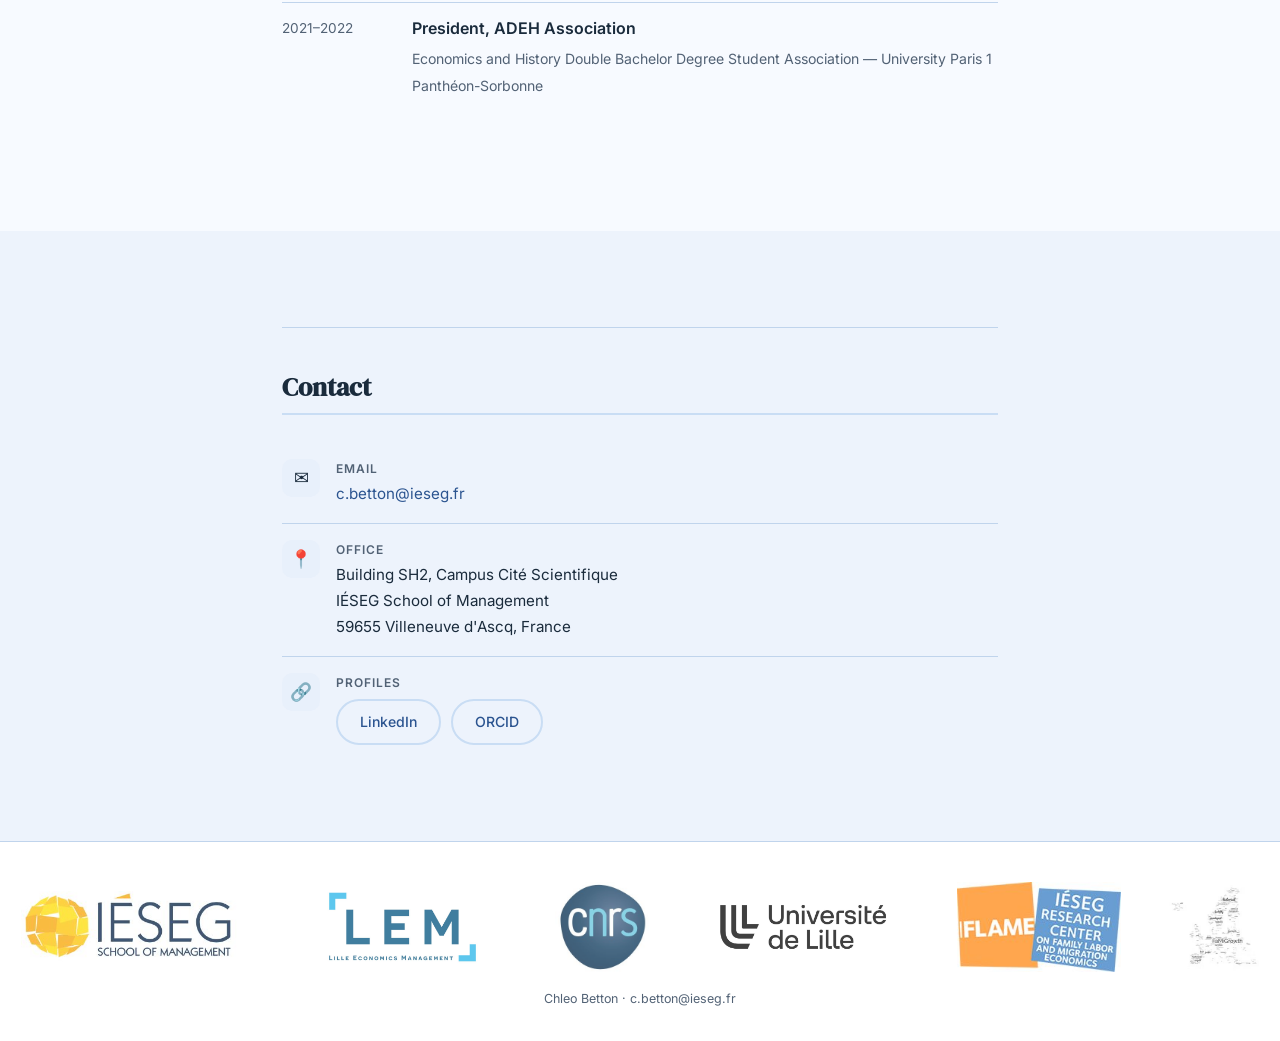
==== commit 9ba09818: "Add October event dates and co-author website links" ====
--- a/index.html
+++ b/index.html
@@ -81,11 +81,11 @@
 
       <div style="display: flex; flex-direction: column; gap: 0;">
         <div style="display: grid; grid-template-columns: 110px 1fr; gap: 0 20px; padding: 14px 0; border-bottom: 1px solid var(--border);">
-          <span style="font-size: 0.85rem; color: var(--text-muted);">2026</span>
+          <span style="font-size: 0.85rem; color: var(--text-muted);">Oct. 2026</span>
           <span style="font-size: 0.9rem;">Virtual Workshop on French Economic History (PhD Session), online.</span>
         </div>
         <div style="display: grid; grid-template-columns: 110px 1fr; gap: 0 20px; padding: 14px 0; border-bottom: 1px solid var(--border);">
-          <span style="font-size: 0.85rem; color: var(--text-muted);">2026</span>
+          <span style="font-size: 0.85rem; color: var(--text-muted);">Oct. 2026</span>
           <span style="font-size: 0.9rem;">Happy Day of the Population Flows Team, IÉSEG School of Management.</span>
         </div>
         <div style="display: grid; grid-template-columns: 110px 1fr; gap: 0 20px; padding: 14px 0; border-bottom: 1px solid var(--border);">
@@ -137,7 +137,7 @@
 
       <div class="card">
         <h3>Family Formation under Agricultural Shocks: Rinderpest in Eighteenth-Century France</h3>
-        <p class="card-meta">Thomas Baudin, Chleo Betton, and Simone Moriconi · 2026 · Research in progress</p>
+        <p class="card-meta"><a href="https://thomasbaudin.fr" target="_blank" rel="noopener">Thomas Baudin</a>, Chleo Betton, and <a href="https://www.simone-moriconi.com" target="_blank" rel="noopener">Simone Moriconi</a> · 2026 · Research in progress</p>
       </div>
 
       <h2 class="section-title" style="margin-top: 36px;">PhD Thesis</h2>
@@ -335,7 +335,7 @@
         <h2 class="section-title">Workshops &amp; Conferences</h2>
 
         <div class="cv-entry">
-          <span class="cv-year">2026</span>
+          <span class="cv-year">Oct. 2026</span>
           <div class="cv-content">
             <strong>Virtual Workshop on French Economic History (PhD Session)</strong>
             <span>Online</span>
@@ -343,7 +343,7 @@
         </div>
 
         <div class="cv-entry">
-          <span class="cv-year">2026</span>
+          <span class="cv-year">Oct. 2026</span>
           <div class="cv-content">
             <strong>Happy Day of the Population Flows Team</strong>
             <span>IÉSEG School of Management</span>
